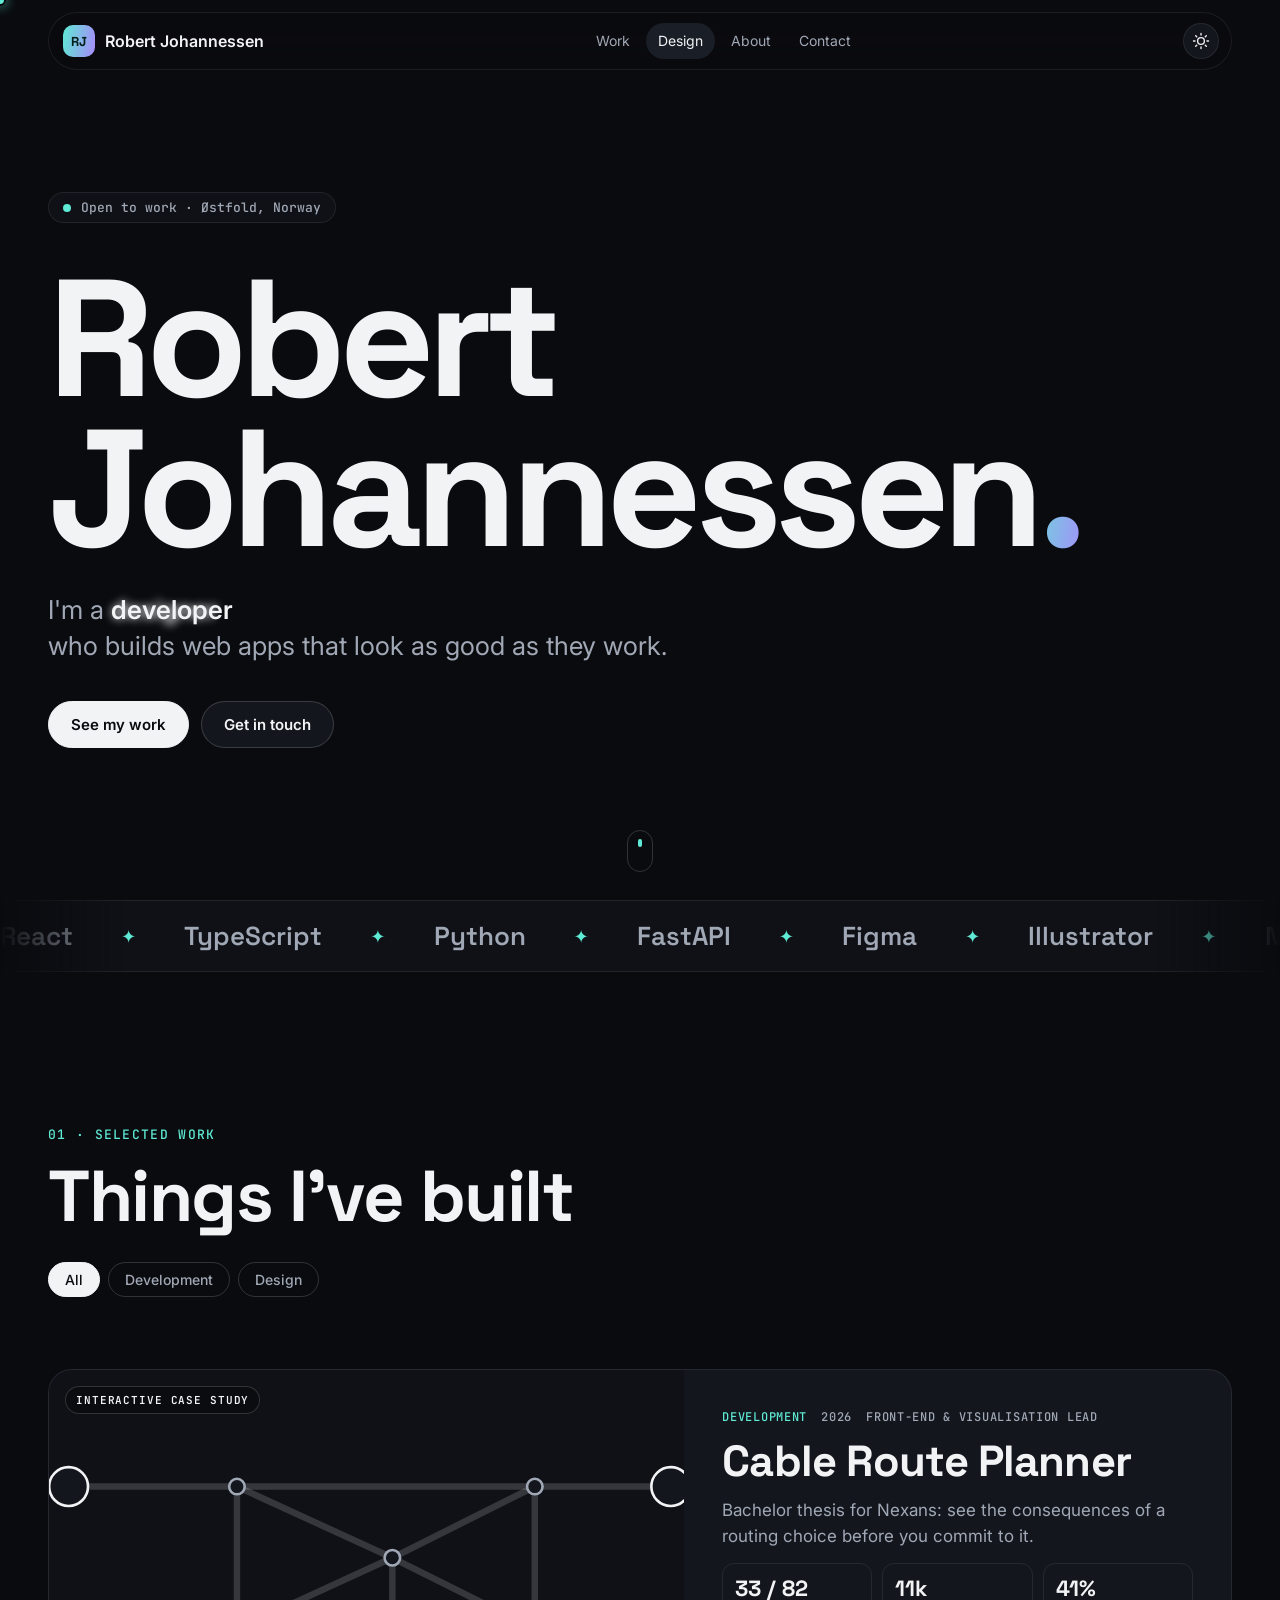
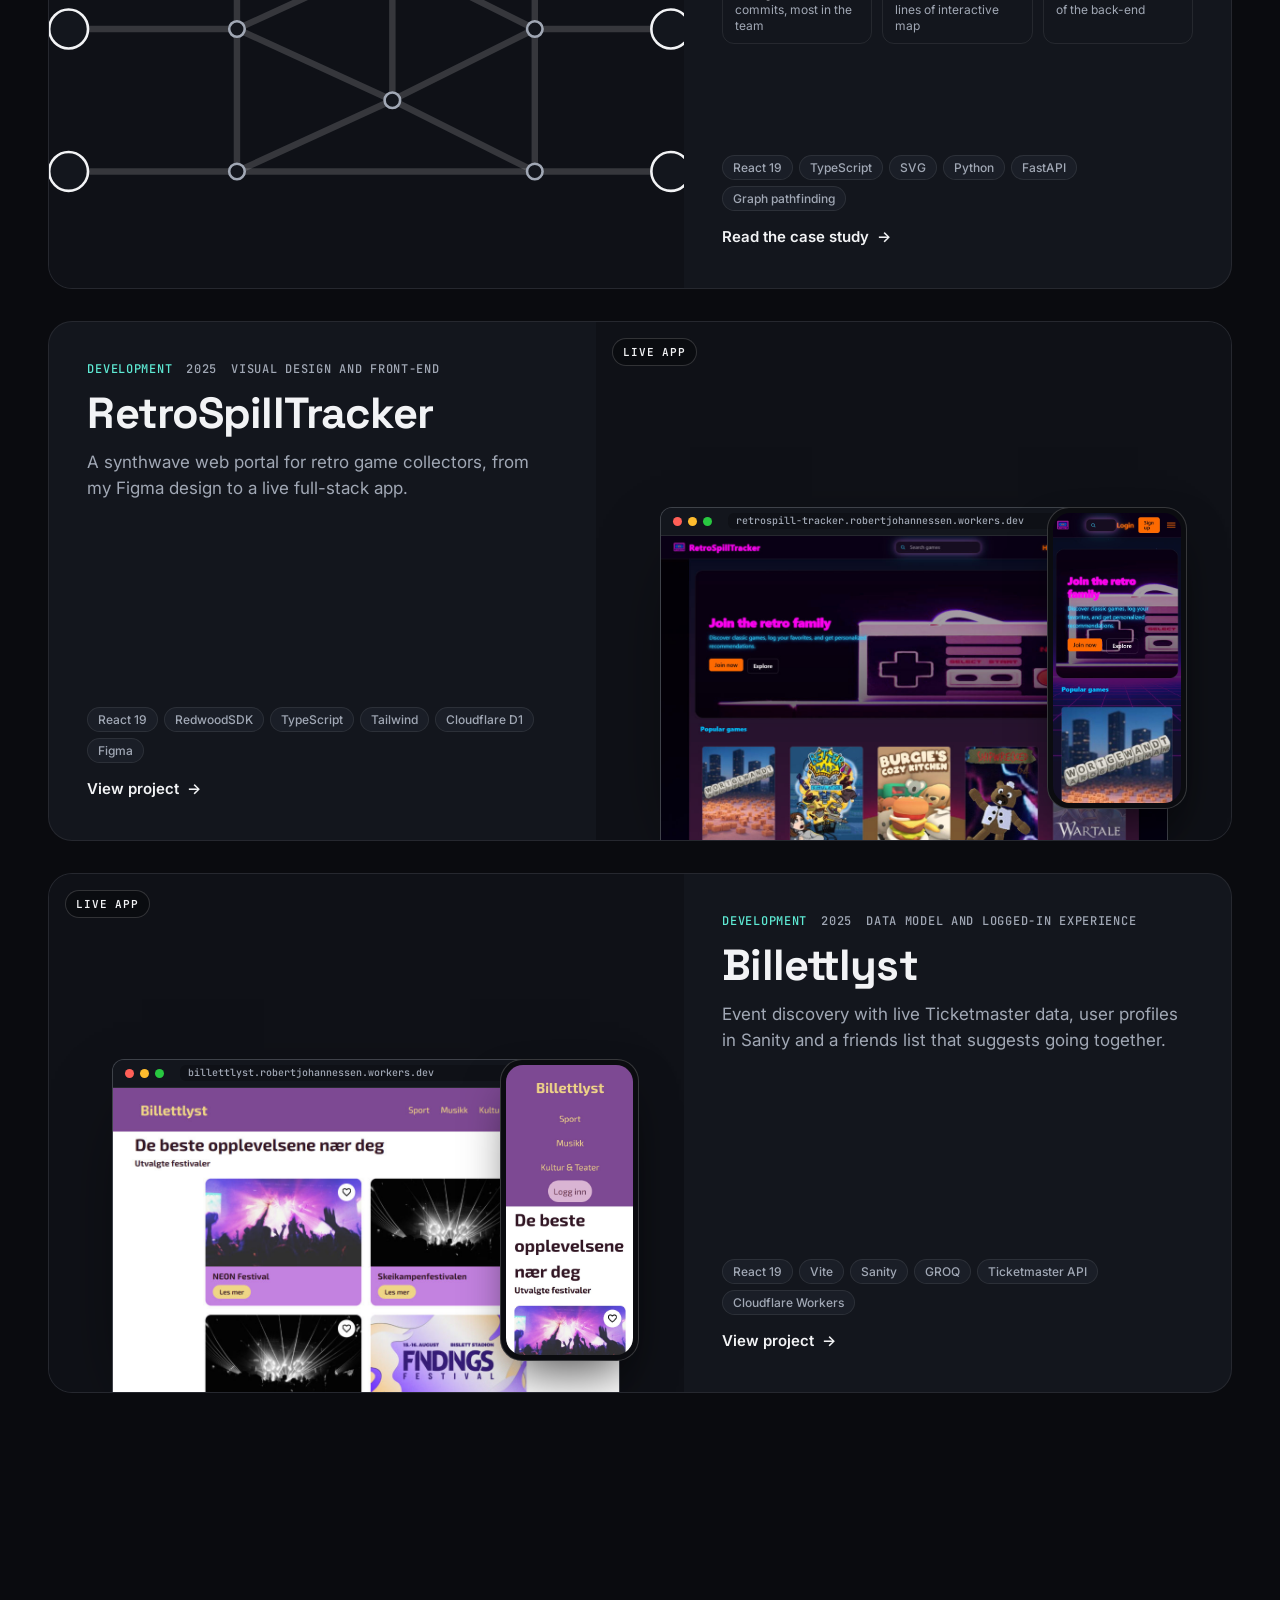
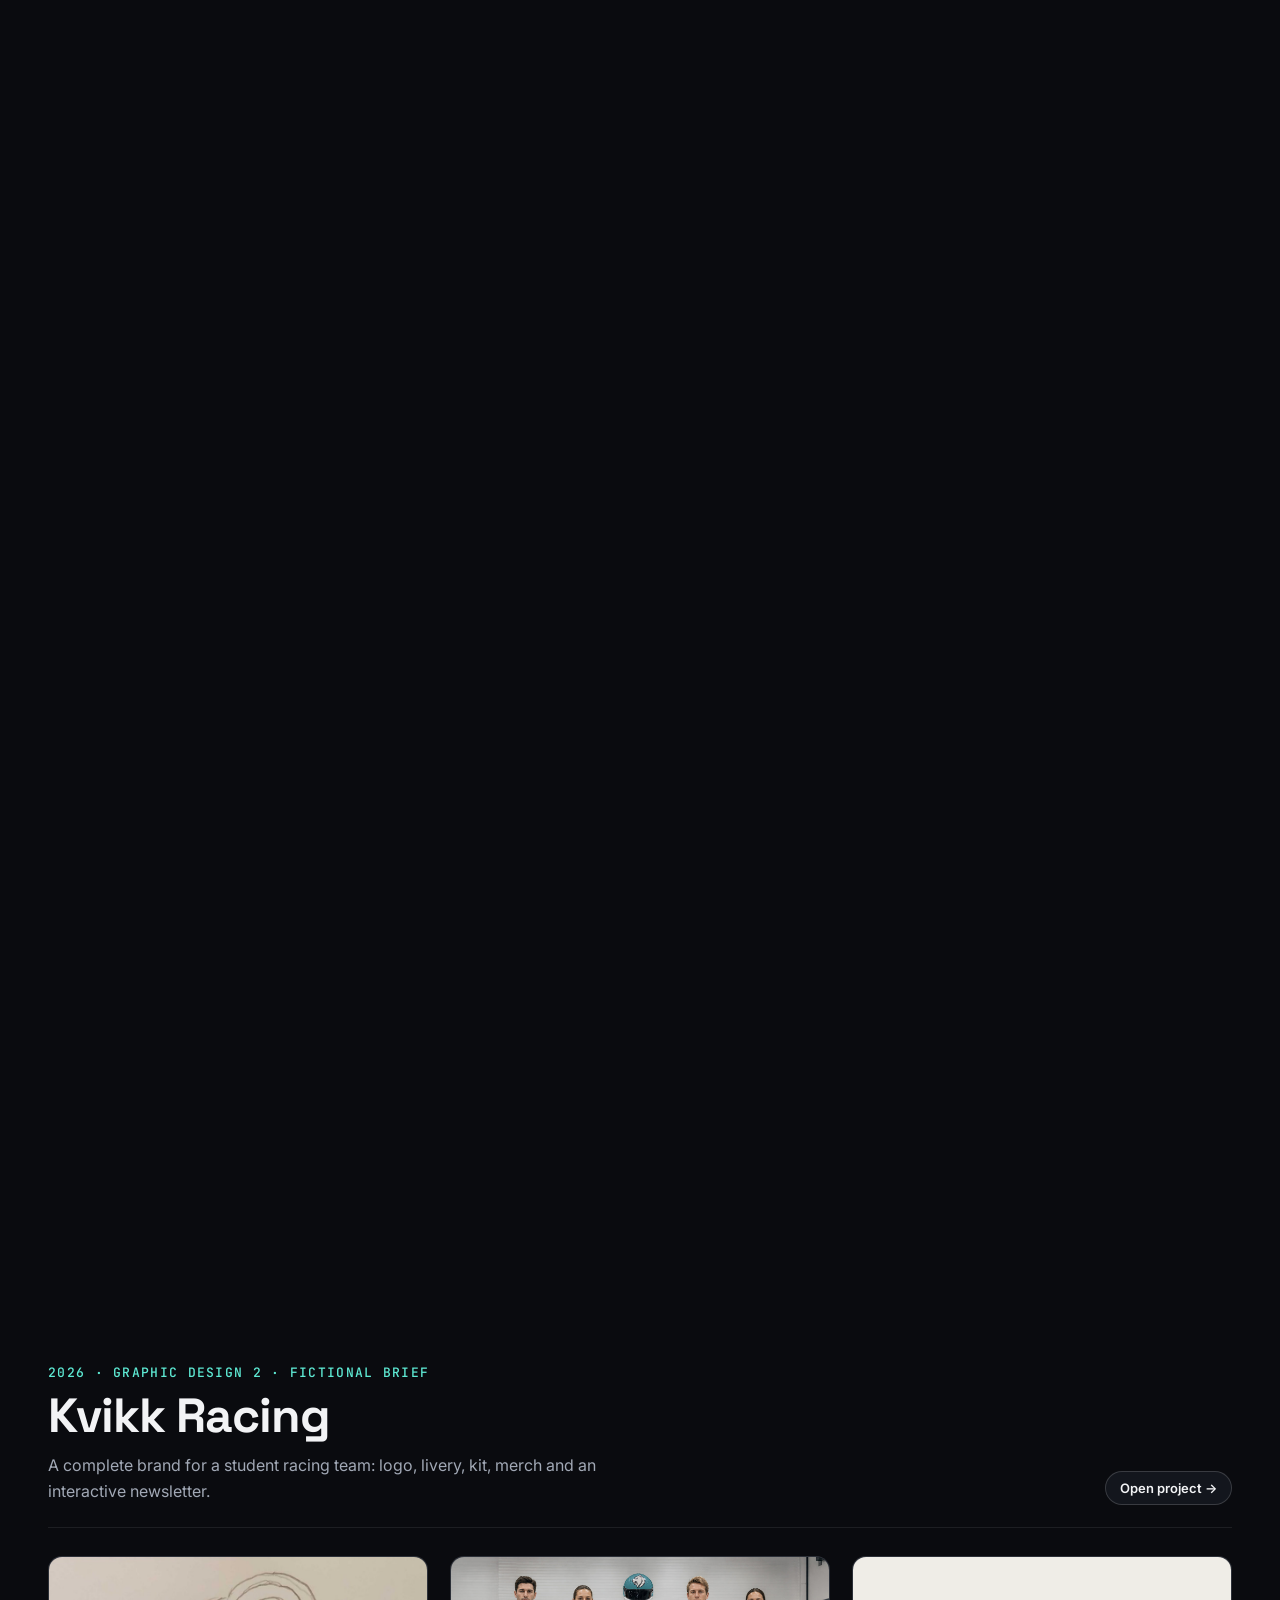
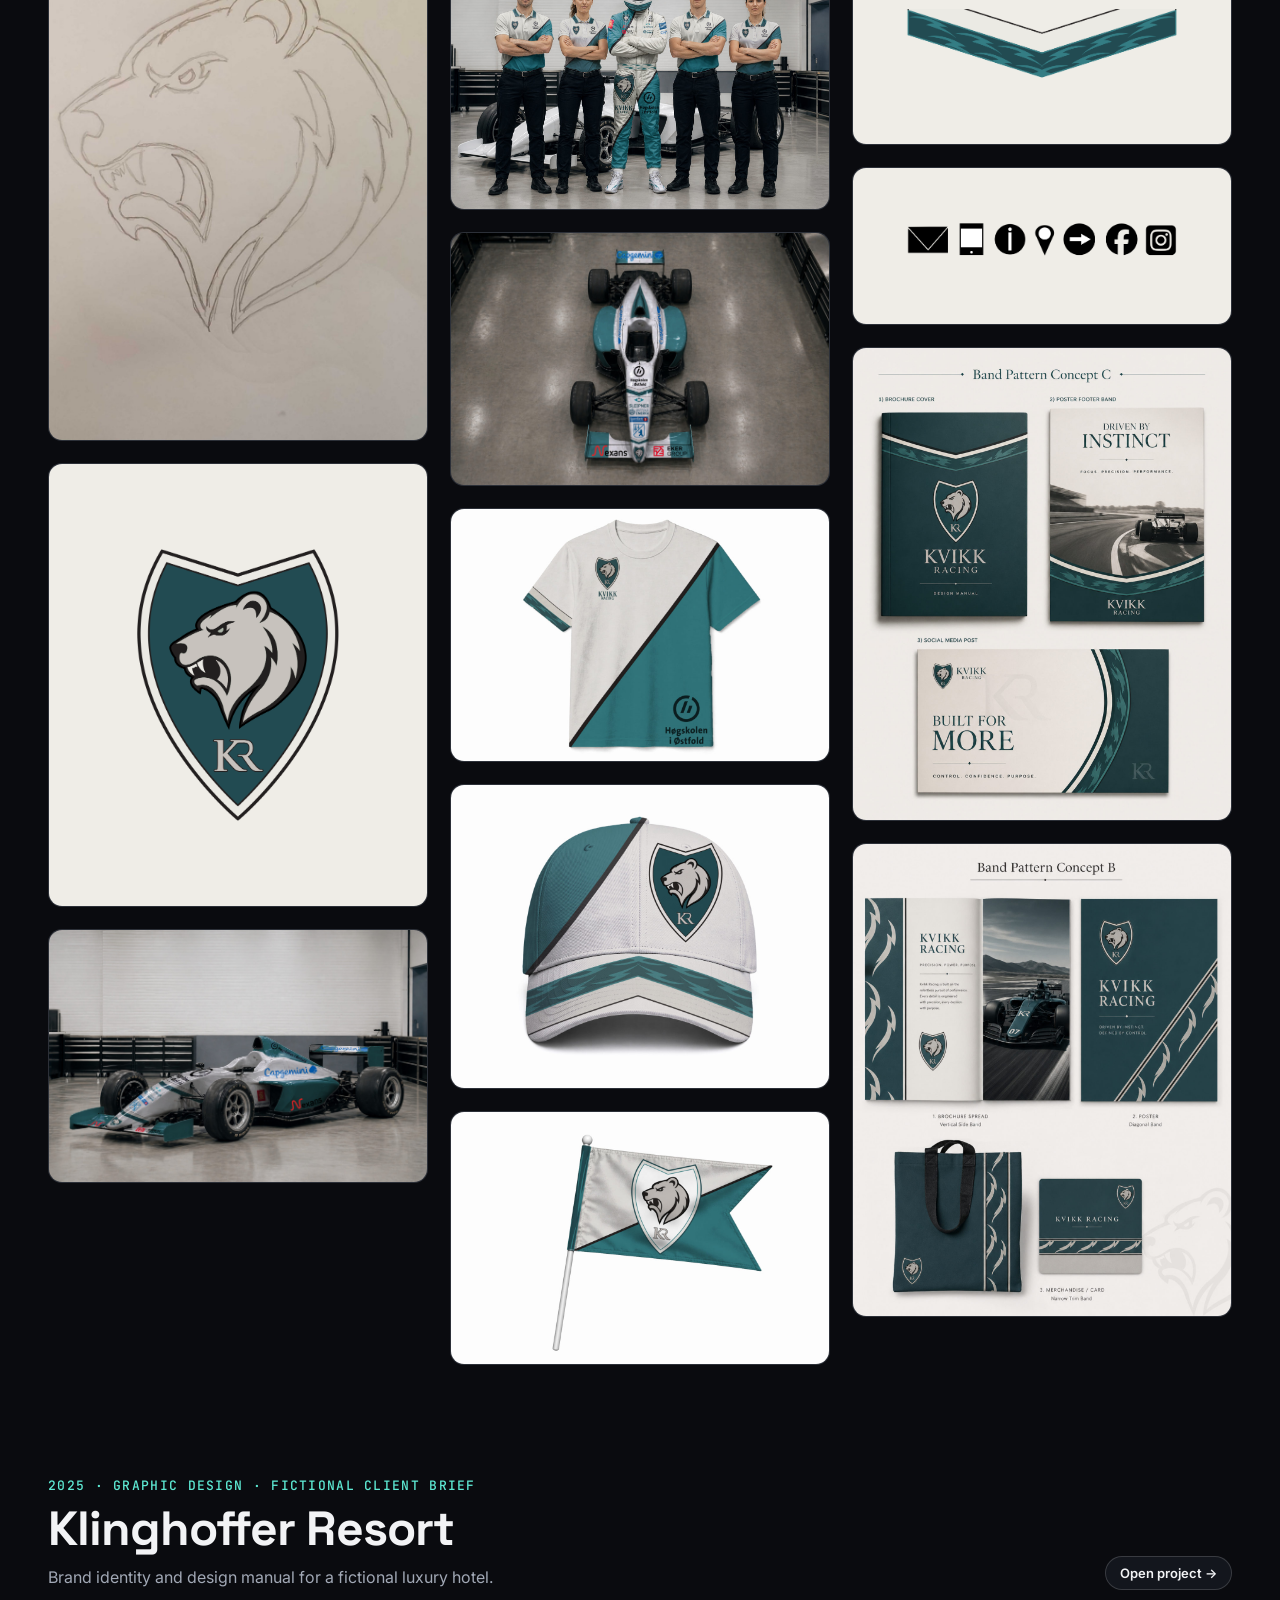
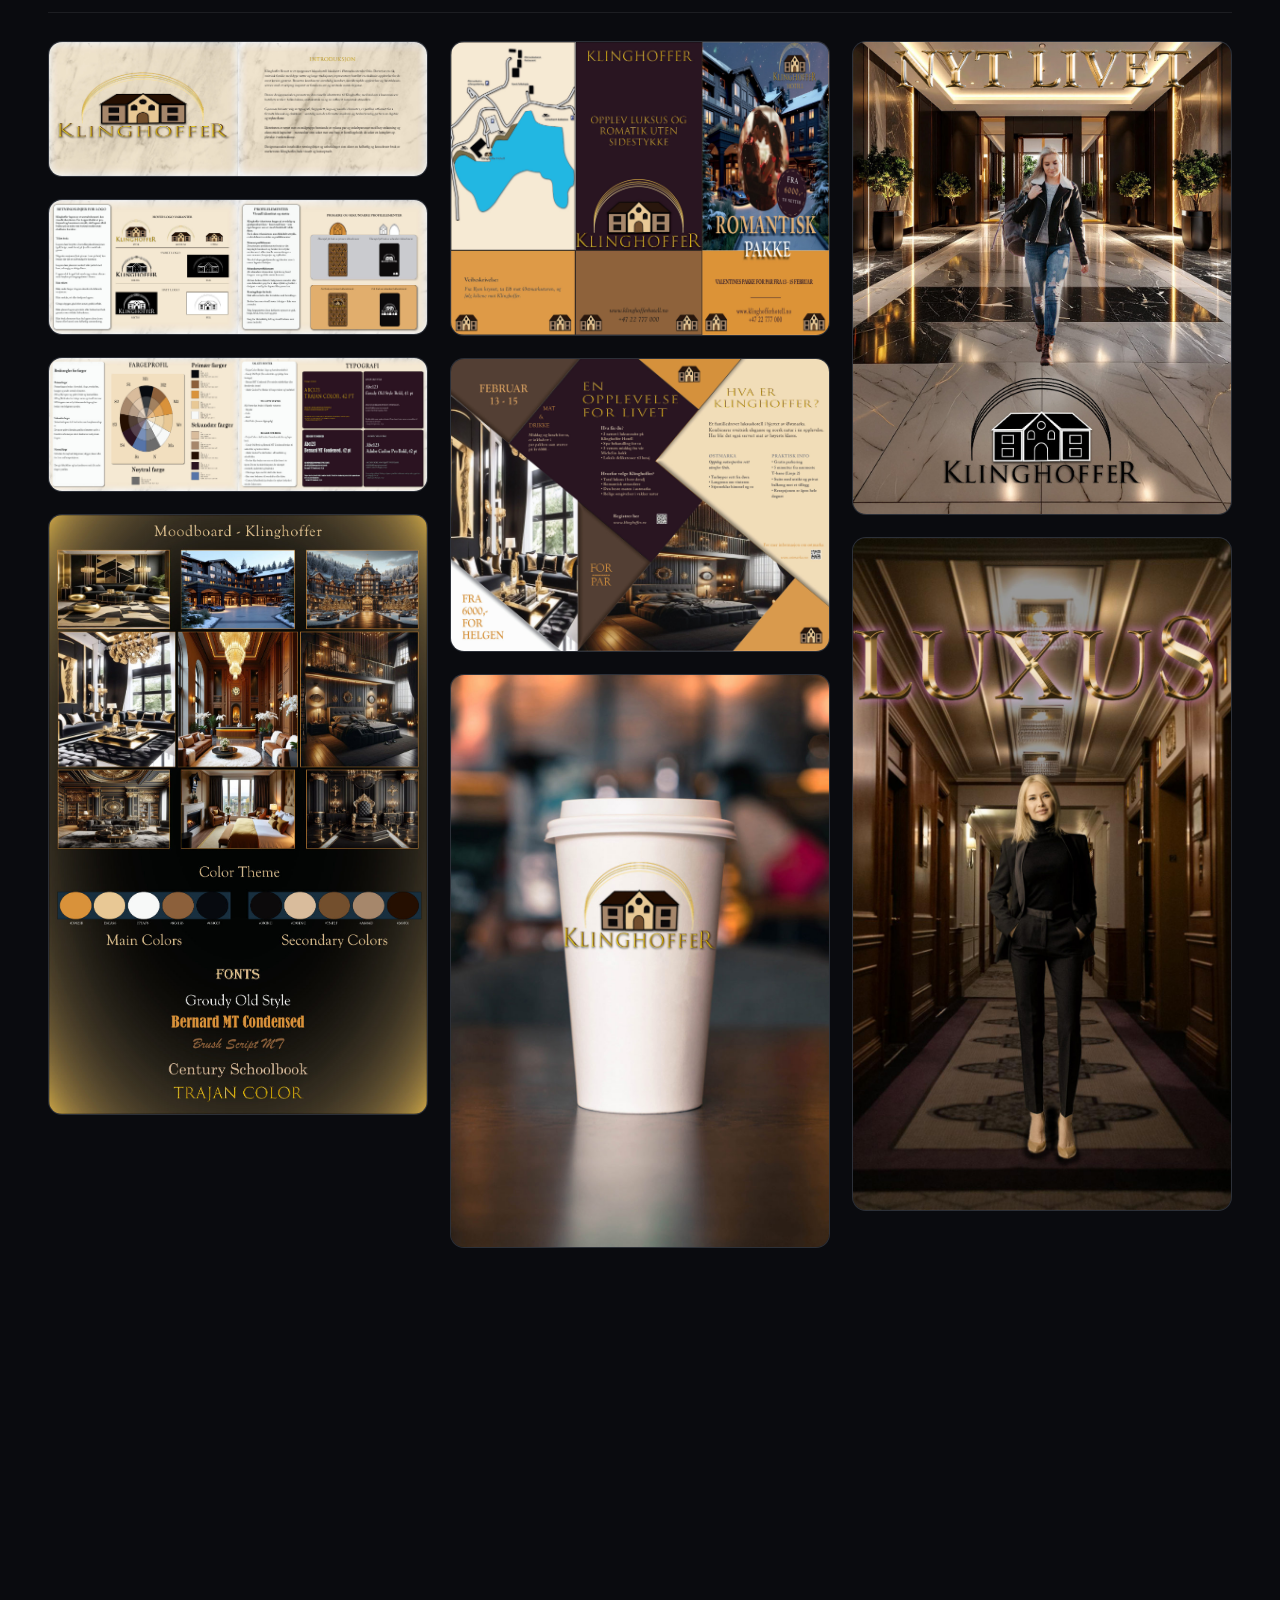
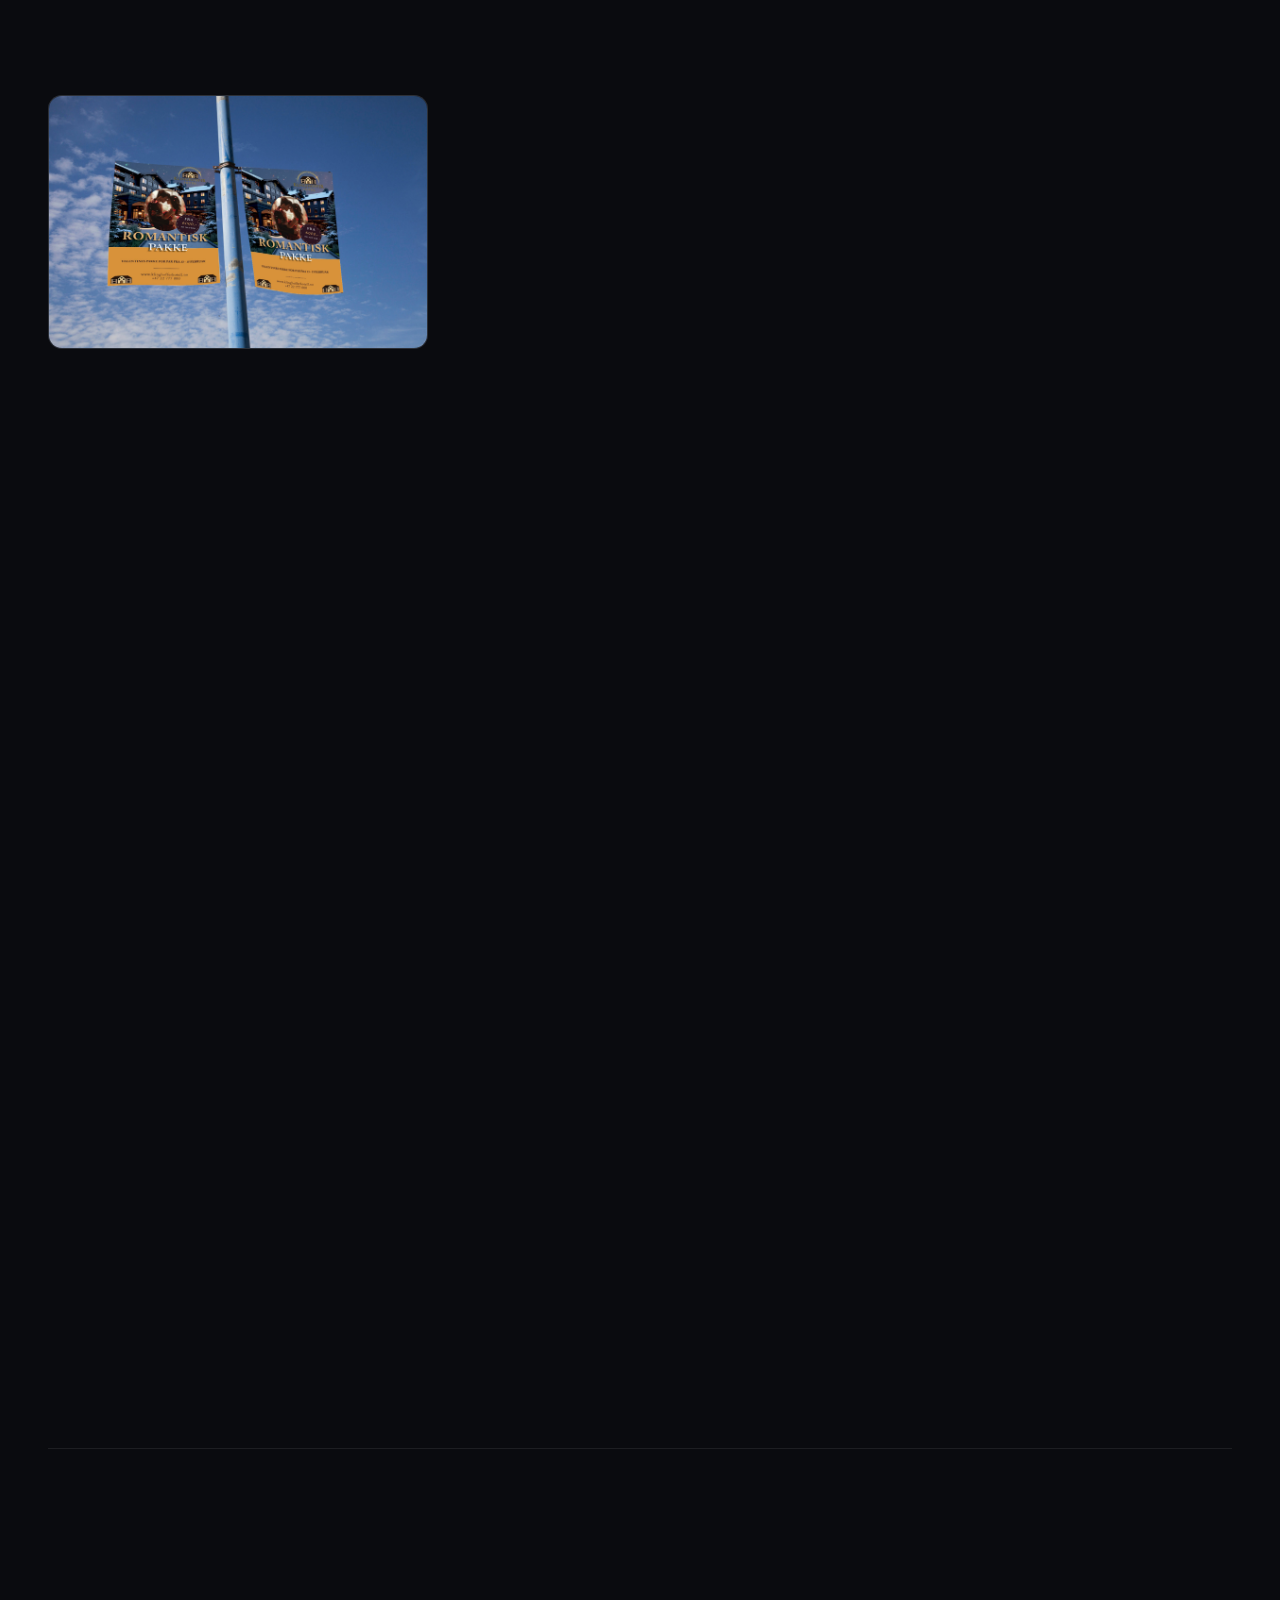
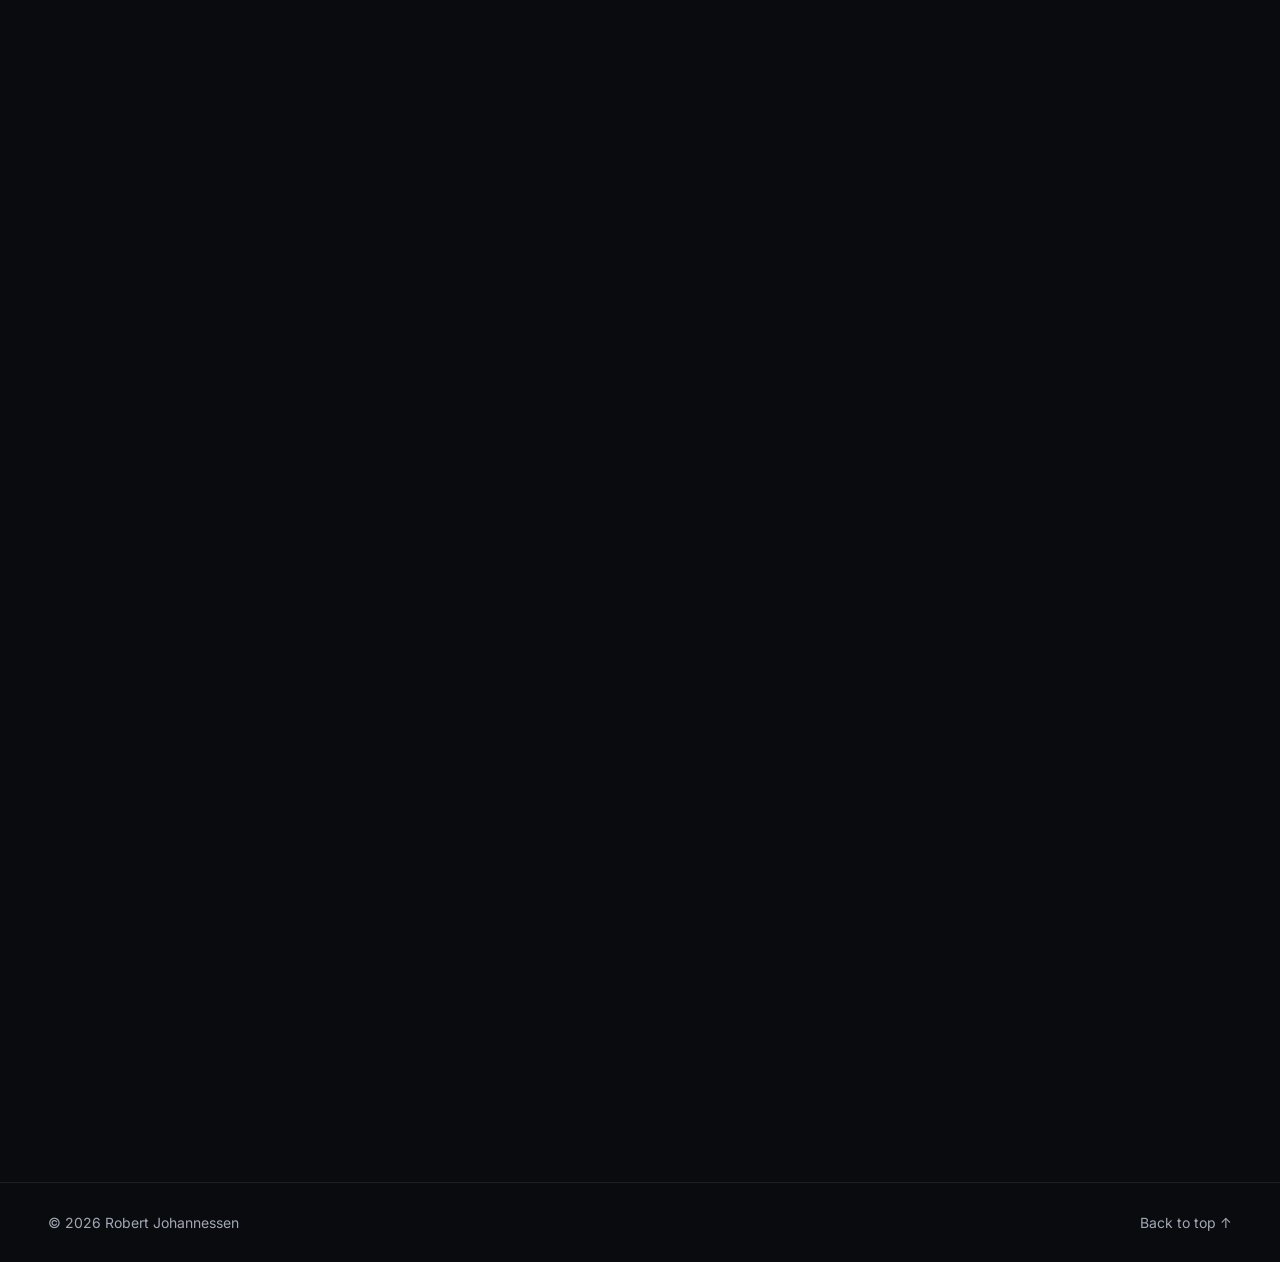
==== index.html @ bb3d5e7b "Keep the cursor dot on the pointer when hovering buttons" ====
<!doctype html>
<html lang="en">
<head>
<meta charset="utf-8">
<meta name="viewport" content="width=device-width, initial-scale=1">
<title>Robert Johannessen · Developer & Designer</title>
<meta name="description" content="Portfolio of Robert Johannessen: full-stack web development, interactive visualisation and graphic design.">
<meta property="og:title" content="Robert Johannessen · Developer & Designer">
<meta property="og:description" content="Full-stack web development, interactive visualisation and graphic design.">
<meta property="og:image" content="assets/og.jpg">
<meta name="theme-color" content="#0a0b0f">
<link rel="icon" href="assets/favicon.svg" type="image/svg+xml">
<link rel="preconnect" href="https://fonts.googleapis.com">
<link rel="preconnect" href="https://fonts.gstatic.com" crossorigin>
<link href="https://fonts.googleapis.com/css2?family=Inter:wght@400;500;600&family=JetBrains+Mono:wght@500&family=Space+Grotesk:wght@500;600;700&display=swap" rel="stylesheet">
<link rel="stylesheet" href="css/style.css?v=6">
<script>
  // Apply the saved theme before first paint to avoid a flash
  try { const t = localStorage.getItem('theme'); if (t) document.documentElement.dataset.theme = t; } catch (e) {}
</script>
</head>
<body>
<a class="skip" href="#work">Skip to work</a>
<div class="cursor" aria-hidden="true"><div class="cursor-dot"></div><div class="cursor-ring"><span class="cursor-label"></span></div></div>

<header class="nav">
  <a class="brand" href="#top" aria-label="Robert Johannessen, back to top"><span class="brand-mark">RJ</span><span class="brand-name">Robert Johannessen</span></a>
  <nav aria-label="Main">
    <a href="#work">Work</a>
    <a href="#design">Design</a>
    <a href="#about">About</a>
    <a href="#contact">Contact</a>
  </nav>
  <button class="theme-toggle" type="button" aria-label="Switch light or dark theme">
    <svg viewBox="0 0 24 24" class="i-sun" aria-hidden="true"><circle cx="12" cy="12" r="4.5"/><path d="M12 2v2M12 20v2M2 12h2M20 12h2M4.9 4.9l1.4 1.4M17.7 17.7l1.4 1.4M4.9 19.1l1.4-1.4M17.7 6.3l1.4-1.4"/></svg>
    <svg viewBox="0 0 24 24" class="i-moon" aria-hidden="true"><path d="M20 14.5A8 8 0 0 1 9.5 4a8 8 0 1 0 10.5 10.5z"/></svg>
  </button>
</header>

<main>
  <section class="hero" id="top" aria-labelledby="hero-title">
    <canvas class="hero-canvas" aria-hidden="true"></canvas>
    <div class="hero-inner">
      <p class="eyebrow reveal"><span class="pulse"></span>Open to work · Østfold, Norway</p>
      <h1 id="hero-title" class="hero-title">
        <span class="line reveal">Robert</span>
        <span class="line reveal">Johannessen<span class="accent">.</span></span>
      </h1>
      <p class="hero-sub reveal">I'm a <span class="rotator" aria-live="off"><span>developer</span><span>designer</span><span>problem solver</span></span><br>who builds web apps that look as good as they work.</p>
      <div class="hero-cta reveal">
        <a class="btn primary magnetic" href="#work">See my work</a>
        <a class="btn magnetic" href="#contact">Get in touch</a>
      </div>
    </div>
    <a class="scroll-hint" href="#work" aria-label="Scroll to work"><span></span></a>
  </section>

  <div class="marquee" aria-label="Tools I work with">
    <div class="marquee-track"></div>
  </div>

  <section class="section" id="work" aria-labelledby="work-title">
    <div class="section-head">
      <p class="kicker reveal">01 · Selected work</p>
      <h2 id="work-title" class="reveal">Things I've built</h2>
      <div class="filters reveal" role="group" aria-label="Filter projects">
        <button type="button" class="chip active" data-filter="all">All</button>
        <button type="button" class="chip" data-filter="dev">Development</button>
        <button type="button" class="chip" data-filter="design">Design</button>
      </div>
    </div>
    <div class="projects" id="projects"></div>
  </section>

  <section class="section" id="design" aria-labelledby="design-title">
    <div class="section-head">
      <p class="kicker reveal">02 · Graphic design</p>
      <h2 id="design-title" class="reveal">From sketch to brand</h2>
      <p class="lead reveal">Drag the handle to see how the Kvikk Racing logo grew from pencil sketches. Click any image to view it larger.</p>
    </div>
    <div class="design-grid">
      <div class="compare reveal" id="compare" data-cursor="Drag"></div>
      <div class="phone-scroll reveal" aria-label="Kvikk Racing newsletter, scroll inside">
        <div class="phone-frame"><div class="phone-screen" tabindex="0"><img src="assets/design/kvikk-newsletter.jpg" alt="Kvikk Racing newsletter, full length" loading="lazy"></div></div>
        <p class="caption">The interactive newsletter. Scroll inside the phone.</p>
      </div>
    </div>
    <div id="design-groups"></div>
  </section>

  <section class="section about" id="about" aria-labelledby="about-title">
    <div class="section-head">
      <p class="kicker reveal">03 · About</p>
      <h2 id="about-title" class="reveal">Design eye, system brain</h2>
    </div>
    <div class="about-grid">
      <div class="about-text reveal">
        <p class="lead">I just finished a bachelor in Information Systems at Østfold University College, where I found my place between code and design: I like to sketch an idea in Figma or Illustrator and then build it for real.</p>
        <p>Before my studies I spent many years in logistics and customer service, and I started out in IT support at IBM. That taught me to work with all kinds of people, take responsibility and keep things running, which I bring to every team I join.</p>
        <p>In my bachelor thesis I led the front-end for a planning tool for Nexans, and in group projects I often end up holding the threads together: meeting minutes, direction and getting things shipped.</p>
      </div>
      <div class="skills reveal" id="skills"></div>
    </div>
    <ol class="timeline" id="timeline"></ol>
  </section>

  <section class="section contact" id="contact" aria-labelledby="contact-title">
    <p class="kicker reveal">04 · Contact</p>
    <h2 id="contact-title" class="contact-title reveal">Let's build something <span class="grad">together.</span></h2>
    <div class="contact-actions reveal">
      <button type="button" class="btn primary big magnetic" id="copy-email"><span class="email-text"></span><span class="copied" aria-live="polite"></span></button>
      <div class="socials">
        <a class="btn magnetic" id="linkedin" target="_blank" rel="noopener">LinkedIn</a>
        <a class="btn magnetic" id="github" target="_blank" rel="noopener">GitHub</a>
      </div>
    </div>
  </section>
</main>

<footer class="footer">
  <p>© <span id="year"></span> Robert Johannessen</p>
  <a href="#top">Back to top ↑</a>
</footer>

<div class="overlay" id="overlay" role="dialog" aria-modal="true" aria-labelledby="ov-title" hidden>
  <div class="overlay-scroll">
    <button type="button" class="overlay-close" aria-label="Close project">×</button>
    <article class="overlay-content" id="overlay-content"></article>
  </div>
</div>

<div class="lightbox" id="lightbox" role="dialog" aria-modal="true" aria-label="Image viewer" hidden>
  <button type="button" class="lb-btn lb-close" aria-label="Close">×</button>
  <button type="button" class="lb-btn lb-prev" aria-label="Previous image">‹</button>
  <figure><img alt=""><figcaption></figcaption></figure>
  <button type="button" class="lb-btn lb-next" aria-label="Next image">›</button>
</div>

<script src="js/data.js?v=6"></script>
<script src="js/main.js?v=6"></script>
</body>
</html>
---- css/style.css ----
/* ---------- Tokens ---------- */
:root {
  --bg: #0a0b0f;
  --bg-2: #0f1117;
  --surface: #13161d;
  --surface-2: #1a1e27;
  --line: rgba(255, 255, 255, .08);
  --line-strong: rgba(255, 255, 255, .16);
  --text: #f2f3f5;
  --muted: #a1a8b5;
  --accent: #5eead4;
  --accent-2: #a78bfa;
  --accent-ink: #04201b;
  --grad: linear-gradient(100deg, var(--accent), var(--accent-2));
  --shadow: 0 30px 80px -30px rgba(0, 0, 0, .7);
  --radius: 18px;
  --display: "Space Grotesk", system-ui, sans-serif;
  --body: Inter, system-ui, sans-serif;
  --mono: "JetBrains Mono", ui-monospace, monospace;
  --pad: clamp(16px, 4vw, 48px);
  --ease: cubic-bezier(.2, .8, .2, 1);
  color-scheme: dark;
}
:root[data-theme="light"] {
  --bg: #f6f6f3;
  --bg-2: #efefeb;
  --surface: #ffffff;
  --surface-2: #f1f1ee;
  --line: rgba(15, 18, 25, .09);
  --line-strong: rgba(15, 18, 25, .18);
  --text: #12151b;
  --muted: #5a6170;
  --accent: #0d9488;
  --accent-2: #7c3aed;
  --accent-ink: #ffffff;
  --shadow: 0 30px 70px -35px rgba(20, 25, 40, .35);
  color-scheme: light;
}

/* ---------- Base ---------- */
*, *::before, *::after { box-sizing: border-box; }
/* Components below set their own display; make sure [hidden] always wins so closed dialogs never block clicks */
[hidden] { display: none !important; }
html { scroll-behavior: smooth; -webkit-text-size-adjust: 100%; }
body { margin: 0; background: var(--bg); color: var(--text); font: 16px/1.65 var(--body); overflow-x: hidden; }
img { max-width: 100%; display: block; }
a { color: inherit; }
h1, h2, h3 { font-family: var(--display); letter-spacing: -.02em; line-height: 1.05; margin: 0; }
h2 { font-size: clamp(36px, 6vw, 72px); }
p { margin: 0 0 1em; }
::selection { background: var(--accent); color: var(--accent-ink); }
:focus-visible { outline: 2px solid var(--accent); outline-offset: 3px; border-radius: 6px; }
.skip { position: absolute; left: -999px; top: 8px; z-index: 100; background: var(--accent); color: var(--accent-ink); padding: 8px 14px; border-radius: 8px; }
.skip:focus { left: 8px; }
.grad, .accent { background: var(--grad); -webkit-background-clip: text; background-clip: text; color: transparent; }

/* ---------- Custom cursor (fine pointers only) ---------- */
.cursor { display: none; }
@media (hover: hover) and (pointer: fine) {
  html.has-cursor, html.has-cursor a, html.has-cursor button, html.has-cursor [data-cursor] { cursor: none; }
  .cursor { display: block; position: fixed; inset: 0; pointer-events: none; z-index: 1000; }
  .cursor-dot, .cursor-ring { position: fixed; left: 0; top: 0; border-radius: 999px; will-change: transform; }
  .cursor-trail { position: fixed; inset: 0; width: 100vw; height: 100vh; }
  .cursor-dot { width: 6px; height: 6px; margin: -3px 0 0 -3px; background: var(--accent); }
  .cursor-ring {
    width: 38px; height: 38px; margin: -19px 0 0 -19px;
    border: 1.5px solid color-mix(in srgb, var(--accent) 70%, transparent);
    display: grid; place-items: center;
    transition: width .25s var(--ease), height .25s var(--ease), margin .25s var(--ease), background .25s, border-color .25s;
  }
  /* No outer ring: the ring is only shown as the small label bubble ("Read", "Open"...) */
  .cursor-ring { border-color: transparent; opacity: 0; transition: width .25s var(--ease), height .25s var(--ease), margin .25s var(--ease), background .25s, opacity .25s; }
  /* The 2px outline in the page colour keeps the dot visible on teal/white buttons, which share its colour on hover */
  .cursor-dot { width: 8px; height: 8px; margin: -4px 0 0 -4px; transition: width .2s var(--ease), height .2s var(--ease), margin .2s var(--ease); box-shadow: 0 0 0 2px var(--bg), 0 0 12px 3px color-mix(in srgb, var(--accent) 55%, transparent); }
  /* Grow with width/height, not the `scale` property: scale would also multiply the JS translate and push the dot away from the pointer */
  .cursor.hover .cursor-dot { width: 13px; height: 13px; margin: -6.5px 0 0 -6.5px; }
  .cursor.label .cursor-ring { opacity: 1; width: 50px; height: 50px; margin: -25px 0 0 -25px; background: var(--accent); border-color: var(--accent); }
  .cursor.label .cursor-dot { opacity: 0; }
  .cursor-label { font: 600 10px var(--display); color: var(--accent-ink); opacity: 0; transition: opacity .2s; letter-spacing: .02em; }
  .cursor.label .cursor-label { opacity: 1; }
  .cursor.hidden { opacity: 0; }
  .cursor.down.label .cursor-ring { width: 44px; height: 44px; margin: -22px 0 0 -22px; }
}

/* ---------- Nav ---------- */
.nav {
  position: fixed; inset: 12px var(--pad) auto; z-index: 50;
  display: flex; align-items: center; gap: 16px; justify-content: space-between;
  padding: 10px 12px 10px 14px; border-radius: 999px;
  background: color-mix(in srgb, var(--bg) 70%, transparent); border: 1px solid var(--line);
  backdrop-filter: blur(14px) saturate(140%); -webkit-backdrop-filter: blur(14px) saturate(140%);
  transition: transform .4s var(--ease);
}
.nav.hide { transform: translateY(-140%); }
.brand { display: flex; align-items: center; gap: 10px; text-decoration: none; font-weight: 600; }
.brand-mark { width: 32px; height: 32px; border-radius: 10px; display: grid; place-items: center; font: 700 13px var(--display); color: var(--accent-ink); background: var(--grad); }
.nav nav { display: flex; gap: 4px; }
.nav nav a { text-decoration: none; font-size: 14px; color: var(--muted); padding: 6px 12px; border-radius: 999px; transition: color .2s, background .2s; }
.nav nav a:hover, .nav nav a.active { color: var(--text); background: var(--surface-2); }
.theme-toggle { width: 36px; height: 36px; border-radius: 999px; border: 1px solid var(--line); background: var(--surface); color: var(--text); display: grid; place-items: center; padding: 0; }
.theme-toggle svg { width: 18px; height: 18px; fill: none; stroke: currentColor; stroke-width: 1.8; stroke-linecap: round; grid-area: 1/1; transition: opacity .3s, transform .4s var(--ease); }
.i-moon { opacity: 0; transform: rotate(-60deg) scale(.6); }
:root[data-theme="light"] .i-sun { opacity: 0; transform: rotate(60deg) scale(.6); }
:root[data-theme="light"] .i-moon { opacity: 1; transform: none; }

/* ---------- Buttons ---------- */
.btn {
  display: inline-flex; align-items: center; justify-content: center; gap: 8px;
  font: 600 15px var(--body); text-decoration: none; color: var(--text);
  padding: 13px 22px; border-radius: 999px; border: 1px solid var(--line-strong); background: var(--surface);
  transition: background .2s, border-color .2s, transform .3s var(--ease); white-space: nowrap;
}
.btn:hover { border-color: var(--accent); }
.btn.primary { background: var(--text); color: var(--bg); border-color: var(--text); }
.btn.primary:hover { background: var(--accent); border-color: var(--accent); color: var(--accent-ink); }
.btn.big { font-size: clamp(15px, 2.2vw, 20px); padding: 18px 28px; }
.btn.small { font-size: 13px; padding: 8px 14px; }

/* Hover glow: a pre-built shadow on a pseudo-element; only its opacity animates, which stays on the GPU */
.btn, .chip, .theme-toggle { position: relative; isolation: isolate; }
.btn::after, .chip::after, .theme-toggle::after {
  content: ""; position: absolute; inset: 0; border-radius: inherit; z-index: -1; pointer-events: none; opacity: 0; transition: opacity .35s var(--ease);
  box-shadow: 0 0 18px 1px color-mix(in srgb, var(--accent) 55%, transparent), 0 0 46px 8px color-mix(in srgb, var(--accent-2) 28%, transparent);
}
.btn:hover::after, .btn:focus-visible::after, .chip:hover::after, .theme-toggle:hover::after { opacity: 1; }
.btn svg { width: 16px; height: 16px; fill: none; stroke: currentColor; stroke-width: 2; }

/* ---------- Hero ---------- */
.hero { position: relative; min-height: 100svh; display: grid; align-items: center; padding: 120px var(--pad) 80px; overflow: hidden; isolation: isolate; }
.hero-canvas { position: absolute; inset: 0; width: 100%; height: 100%; z-index: -1; }
.hero::after { content: ""; position: absolute; inset: auto 0 0; height: 30%; background: linear-gradient(transparent, var(--bg)); z-index: -1; pointer-events: none; }
.hero-inner { max-width: 1200px; width: 100%; margin: 0 auto; }
.eyebrow { display: inline-flex; align-items: center; gap: 10px; font: 500 13px var(--mono); color: var(--muted); padding: 6px 14px; border-radius: 999px; border: 1px solid var(--line); background: color-mix(in srgb, var(--surface) 60%, transparent); backdrop-filter: blur(6px); }
.pulse { width: 8px; height: 8px; border-radius: 50%; background: var(--accent); box-shadow: 0 0 0 0 var(--accent); animation: pulse 2s infinite; }
@keyframes pulse { 70% { box-shadow: 0 0 0 10px transparent; } 100% { box-shadow: 0 0 0 0 transparent; } }
.hero-title { font-size: clamp(56px, 13vw, 190px); line-height: .9; margin: 28px 0 28px; font-weight: 700; letter-spacing: -.045em; }
.hero-title .line { display: block; }
.hero-sub { font-size: clamp(18px, 2.4vw, 26px); color: var(--muted); max-width: 680px; line-height: 1.4; }
/* Words share one grid cell on the text baseline and cross-fade, so nothing is clipped or floats */
.rotator { display: inline-grid; color: var(--text); font-weight: 600; }
.rotator span { grid-area: 1/1; white-space: nowrap; opacity: 0; transform: translateY(.45em); filter: blur(4px); transition: opacity .45s var(--ease), transform .6s var(--ease), filter .45s var(--ease); }
.rotator span.on { opacity: 1; transform: none; filter: none; }
.rotator span.out { opacity: 0; transform: translateY(-.45em); filter: blur(4px); }
.hero-cta { display: flex; flex-wrap: wrap; gap: 12px; margin-top: 36px; }
.scroll-hint { position: absolute; bottom: 28px; left: 50%; translate: -50% 0; width: 26px; height: 42px; border: 1.5px solid var(--line-strong); border-radius: 999px; }
.scroll-hint span { position: absolute; left: 50%; top: 8px; width: 4px; height: 8px; margin-left: -2px; border-radius: 4px; background: var(--accent); animation: scrollhint 1.8s infinite; }
@keyframes scrollhint { 0% { opacity: 0; transform: translateY(0); } 30% { opacity: 1; } 100% { opacity: 0; transform: translateY(14px); } }

/* ---------- Marquee ---------- */
.marquee { border-block: 1px solid var(--line); overflow: hidden; padding: 18px 0; background: var(--bg-2); mask-image: linear-gradient(90deg, transparent, #000 10%, #000 90%, transparent); }
.marquee-track { display: flex; gap: 48px; width: max-content; animation: marquee 40s linear infinite; font: 600 clamp(18px, 2.4vw, 26px) var(--display); color: var(--muted); }
.marquee-track span { display: inline-flex; align-items: center; gap: 48px; white-space: nowrap; }
.marquee-track span::after { content: "✦"; color: var(--accent); font-size: .7em; }
.marquee:hover .marquee-track { animation-play-state: paused; }
@keyframes marquee { to { transform: translateX(-50%); } }

/* ---------- Sections ---------- */
.section { padding: clamp(80px, 12vw, 160px) var(--pad); max-width: 1320px; margin: 0 auto; scroll-margin-top: 40px; }
.section-head { margin-bottom: clamp(40px, 6vw, 72px); }
.kicker { font: 500 13px var(--mono); color: var(--accent); text-transform: uppercase; letter-spacing: .1em; margin-bottom: 16px; }
.lead { font-size: clamp(18px, 2vw, 22px); color: var(--muted); max-width: 720px; margin-top: 20px; line-height: 1.5; }
.filters { display: flex; flex-wrap: wrap; gap: 8px; margin-top: 28px; }
.chip { font: 500 14px var(--body); color: var(--muted); background: transparent; border: 1px solid var(--line-strong); border-radius: 999px; padding: 8px 16px; transition: all .2s; }
.chip:hover { color: var(--text); border-color: var(--text); }
.chip.active { background: var(--text); color: var(--bg); border-color: var(--text); }

/* ---------- Project cards ---------- */
.projects { display: grid; grid-template-columns: repeat(2, 1fr); gap: clamp(20px, 3vw, 32px); }
.project {
  --mx: 50%; --my: 50%;
  position: relative; border-radius: calc(var(--radius) + 6px); background: var(--surface); border: 1px solid var(--line);
  overflow: hidden; display: flex; flex-direction: column; text-decoration: none; color: inherit;
  transition: transform .5s var(--ease), border-color .3s, opacity .4s, box-shadow .4s;
}
.project::before { content: ""; position: absolute; inset: 0; pointer-events: none; z-index: 2; border-radius: inherit; opacity: 0; transition: opacity .3s;
  background: radial-gradient(500px circle at var(--mx) var(--my), color-mix(in srgb, var(--accent) 14%, transparent), transparent 45%); }
.project:hover::before { opacity: 1; }
/* Glowing border that follows the mouse: a gradient masked down to a 1.5px ring */
.project::after { content: ""; position: absolute; inset: 0; z-index: 4; pointer-events: none; border-radius: inherit; padding: 1.5px; opacity: 0; transition: opacity .35s;
  background: radial-gradient(380px circle at var(--mx) var(--my), var(--accent), var(--accent-2) 35%, transparent 65%);
  -webkit-mask: linear-gradient(#000 0 0) content-box, linear-gradient(#000 0 0); -webkit-mask-composite: xor; mask-composite: exclude; }
.project:hover::after { opacity: 1; }
.project:hover { border-color: var(--line-strong); box-shadow: var(--shadow), 0 0 70px -20px color-mix(in srgb, var(--accent) 45%, transparent); }
.project.featured { grid-column: 1 / -1; flex-direction: row; min-height: 520px; }
.project.featured:nth-of-type(even) { flex-direction: row-reverse; }
.project.is-hidden { display: none; }
.project-media { position: relative; flex: 1.35; min-height: 300px; background: var(--bg-2); overflow: hidden; border-bottom: 1px solid var(--line); }
.project.featured .project-media { border-bottom: 0; }
.project-info { flex: 1; padding: clamp(22px, 3vw, 40px); display: flex; flex-direction: column; gap: 14px; position: relative; z-index: 3; }
.project-meta { display: flex; flex-wrap: wrap; gap: 8px 14px; font: 500 12px var(--mono); color: var(--muted); text-transform: uppercase; letter-spacing: .06em; }
.project-meta .cat { color: var(--accent); }
.project h3 { font-size: clamp(28px, 3.4vw, 44px); }
.project p.tag { color: var(--muted); font-size: 17px; line-height: 1.5; margin: 0; }
.tools { display: flex; flex-wrap: wrap; gap: 6px; margin-top: auto; padding-top: 8px; }
.tools span { font: 500 12px var(--body); padding: 4px 10px; border-radius: 999px; background: var(--surface-2); border: 1px solid var(--line); color: var(--muted); }
.stats { display: grid; grid-template-columns: repeat(3, 1fr); gap: 10px; }
.stats div { border: 1px solid var(--line); border-radius: 12px; padding: 10px 12px; }
.stats b { display: block; font: 700 22px var(--display); }
.stats span { font-size: 12px; color: var(--muted); line-height: 1.3; display: block; }
.card-actions { display: flex; flex-wrap: wrap; gap: 8px; }
.open-hint { display: inline-flex; align-items: center; gap: 8px; font-weight: 600; font-size: 15px; }
.open-hint i { display: inline-block; transition: transform .3s var(--ease); font-style: normal; }
.project:hover .open-hint i { transform: translateX(6px); }

/* Device mockups */
.devices { position: absolute; inset: 0; display: grid; place-items: center; padding: 8% 10% 0; }
.browser { position: relative; width: 100%; max-width: 640px; aspect-ratio: 16 / 10.5; border-radius: 12px 12px 0 0; background: var(--surface-2); border: 1px solid var(--line-strong); border-bottom: 0; overflow: hidden; align-self: end; box-shadow: var(--shadow); transition: transform .6s var(--ease); }
.browser-bar { height: 28px; display: flex; align-items: center; gap: 6px; padding: 0 12px; border-bottom: 1px solid var(--line); background: var(--surface); }
.browser-bar i { width: 9px; height: 9px; border-radius: 50%; background: var(--line-strong); }
.browser-bar i:nth-child(1) { background: #ff5f57; } .browser-bar i:nth-child(2) { background: #febc2e; } .browser-bar i:nth-child(3) { background: #28c840; }
.browser-bar em { flex: 1; margin-left: 10px; height: 16px; border-radius: 6px; background: var(--bg-2); font: 500 10px/16px var(--mono); color: var(--muted); font-style: normal; padding: 0 8px; overflow: hidden; white-space: nowrap; text-overflow: ellipsis; }
.screen { position: absolute; inset: 28px 0 0; overflow: hidden; }
.screen img { width: 100%; transition: transform 4s cubic-bezier(.45, .05, .55, .95); }
.project:hover .screen img, .project:focus-visible .screen img { transform: translateY(var(--scroll, 0)); }
.phone { position: absolute; right: 7%; bottom: 6%; width: 22%; max-width: 150px; aspect-ratio: 9 / 19.5; border-radius: 22px; padding: 5px; background: #0b0c10; border: 1px solid rgba(255, 255, 255, .18); box-shadow: 0 25px 50px -15px rgba(0, 0, 0, .7); transition: transform .6s var(--ease); }
.phone img { width: 100%; height: 100%; object-fit: cover; object-position: top; border-radius: 17px; }
.project:hover .phone { transform: translateY(-14px) rotate(-3deg); }
.project:hover .browser { transform: translateY(-6px); }
.cover-img { position: absolute; inset: 0; width: 100%; height: 100%; object-fit: cover; transition: transform 1.2s var(--ease); }
.project:hover .cover-img { transform: scale(1.05); }

/* Network visual (bachelor) */
.network { position: absolute; inset: 0; width: 100%; height: 100%; }
.network .trk { stroke: var(--line-strong); stroke-width: 5; stroke-linecap: round; }
.network .route { stroke: var(--accent); stroke-width: 6; stroke-linecap: round; fill: none; stroke-dasharray: 1; stroke-dashoffset: 1; animation: draw 3.2s var(--ease) infinite; }
.network .route.b { stroke: var(--accent-2); animation-delay: 1.6s; }
.network .nd { fill: var(--surface); stroke: var(--muted); stroke-width: 2; }
.network .nd.big { stroke: var(--text); }
.network text { font: 600 11px var(--mono); fill: var(--muted); }
@keyframes draw { 0% { stroke-dashoffset: 1; } 45%, 70% { stroke-dashoffset: 0; } 100% { stroke-dashoffset: -1; } }
.badge { position: absolute; left: 16px; top: 16px; z-index: 3; font: 600 11px var(--mono); text-transform: uppercase; letter-spacing: .08em; padding: 6px 10px; border-radius: 999px; background: color-mix(in srgb, var(--bg) 75%, transparent); border: 1px solid var(--line-strong); backdrop-filter: blur(6px); }

/* Audio visual (trolls) */
.audio-visual .cover-img { filter: saturate(.9); }
.wave { position: absolute; left: 0; right: 0; bottom: 0; height: 45%; display: flex; align-items: flex-end; gap: 4px; padding: 0 18px 18px; background: linear-gradient(transparent, rgba(0, 0, 0, .65)); }
.wave i { flex: 1; background: var(--accent); border-radius: 3px; height: 12%; opacity: .9; animation: bounce 1.2s ease-in-out infinite; animation-play-state: paused; }
.project:hover .wave i { animation-play-state: running; }
@keyframes bounce { 50% { height: var(--h, 60%); } }

/* ---------- Design section ---------- */
.design-grid { display: grid; grid-template-columns: 1fr 1fr; gap: clamp(20px, 3vw, 32px); align-items: center; margin-bottom: clamp(56px, 8vw, 96px); }
.compare { position: relative; width: 100%; max-width: 540px; justify-self: center; aspect-ratio: 4 / 5; border-radius: var(--radius); overflow: hidden; background: #efede7; border: 1px solid var(--line); user-select: none; touch-action: pan-y; }
.compare img { position: absolute; inset: 0; width: 100%; height: 100%; object-fit: contain; padding: 12%; pointer-events: none; }
.compare .before { position: absolute; inset: 0; background: #efede7; clip-path: inset(0 calc(100% - var(--pos, 50%)) 0 0); }
/* The sketch is placed over the bear in the logo (same centre, about the same size) so the slider compares like with like */
.compare .before img { inset: auto; left: 23.4%; top: 27.2%; width: 38.2%; height: auto; padding: 0; object-fit: initial; }
.compare .handle { position: absolute; top: 0; bottom: 0; left: var(--pos, 50%); width: 2px; margin-left: -1px; background: #12151b; }
.compare .handle::after { content: "⟷"; position: absolute; top: 50%; left: 50%; translate: -50% -50%; width: 46px; height: 46px; border-radius: 50%; display: grid; place-items: center; background: #12151b; color: #fff; font-size: 18px; box-shadow: 0 8px 20px rgba(0, 0, 0, .3); }
.compare .tag { position: absolute; top: 14px; font: 600 11px var(--mono); text-transform: uppercase; letter-spacing: .08em; padding: 5px 10px; border-radius: 999px; background: rgba(18, 21, 27, .85); color: #fff; }
.compare .tag.l { left: 14px; } .compare .tag.r { right: 14px; }
.compare input { position: absolute; inset: 0; opacity: 0; width: 100%; height: 100%; margin: 0; cursor: inherit; }
.phone-scroll { display: grid; justify-items: center; gap: 12px; }
.phone-frame { width: min(300px, 80%); aspect-ratio: 9 / 18.5; border-radius: 40px; padding: 10px; background: #0b0c10; border: 1px solid rgba(255, 255, 255, .18); box-shadow: var(--shadow); }
.phone-screen { height: 100%; overflow-y: auto; border-radius: 30px; scrollbar-width: none; overscroll-behavior: contain; }
.phone-screen::-webkit-scrollbar { display: none; }
.caption { font-size: 14px; color: var(--muted); text-align: center; margin: 0; }
.masonry { columns: 3 260px; column-gap: clamp(14px, 2vw, 22px); }
.tile { break-inside: avoid; margin: 0 0 clamp(14px, 2vw, 22px); border-radius: 14px; overflow: hidden; position: relative; background: var(--surface-2); border: 1px solid var(--line); display: block; width: 100%; padding: 0; text-align: left; color: inherit; }
.tile img { width: 100%; transition: transform .8s var(--ease); }
.tile.contain img { padding: 14%; background: #efede7; }
.tile:hover img { transform: scale(1.04); }
.tile { transition: box-shadow .35s var(--ease), border-color .35s; }
.tile:hover { border-color: color-mix(in srgb, var(--accent) 60%, transparent); box-shadow: 0 0 0 1px color-mix(in srgb, var(--accent) 40%, transparent), 0 18px 50px -18px color-mix(in srgb, var(--accent) 55%, transparent); }
.design-group + .design-group { margin-top: clamp(64px, 9vw, 112px); }
.group-head { display: flex; flex-wrap: wrap; align-items: end; justify-content: space-between; gap: 16px 32px; padding-bottom: 22px; margin-bottom: clamp(18px, 2.4vw, 28px); border-bottom: 1px solid var(--line); }
.group-head .kicker { margin-bottom: 10px; }
.group-head h3 { font-size: clamp(30px, 4vw, 48px); }
.group-head p:not(.kicker) { color: var(--muted); margin: 10px 0 0; max-width: 560px; }
.tile span { position: absolute; left: 10px; bottom: 10px; font: 500 12px var(--body); padding: 4px 10px; border-radius: 999px; background: rgba(10, 11, 15, .75); color: #fff; opacity: 0; transform: translateY(6px); transition: all .3s var(--ease); }
.tile:hover span, .tile:focus-visible span { opacity: 1; transform: none; }

/* ---------- About ---------- */
.about-grid { display: grid; grid-template-columns: 1.2fr 1fr; gap: clamp(32px, 5vw, 72px); }
.about-text p:not(.lead) { color: var(--muted); font-size: 17px; }
.about-text .lead { margin-top: 0; color: var(--text); }
.skills { display: grid; gap: 22px; }
.skills h3 { font: 500 12px var(--mono); text-transform: uppercase; letter-spacing: .1em; color: var(--muted); margin-bottom: 10px; }
.skills ul { list-style: none; margin: 0; padding: 0; display: flex; flex-wrap: wrap; gap: 8px; }
.skills li { padding: 7px 14px; border-radius: 999px; border: 1px solid var(--line-strong); font-size: 14px; transition: background .2s, color .2s, border-color .2s; }
.skills li:hover { background: var(--accent); color: var(--accent-ink); border-color: var(--accent); }
.timeline { list-style: none; margin: clamp(56px, 8vw, 96px) 0 0; padding: 0; border-top: 1px solid var(--line); }
.timeline li { display: grid; grid-template-columns: 160px 1fr 1.4fr; gap: 24px; padding: 26px 0; border-bottom: 1px solid var(--line); transition: padding .3s var(--ease); }
.timeline li:hover { padding-left: 12px; }
.timeline .yr { font: 500 14px var(--mono); color: var(--accent); padding-top: 4px; }
.timeline h3 { font-size: 22px; }
.timeline .pl { color: var(--muted); font-size: 14px; margin-top: 6px; }
.timeline p { color: var(--muted); margin: 0; }

/* ---------- Contact & footer ---------- */
.contact { text-align: center; padding-bottom: clamp(100px, 14vw, 180px); }
.contact-title { font-size: clamp(44px, 9vw, 128px); line-height: .95; letter-spacing: -.04em; max-width: 1100px; margin: 0 auto; }
.contact-actions { margin-top: 48px; display: grid; justify-items: center; gap: 16px; }
.socials { display: flex; flex-wrap: wrap; justify-content: center; gap: 10px; }
.copied { font-size: 13px; color: inherit; opacity: .8; }
.copied:empty { display: none; }
.footer { display: flex; justify-content: space-between; gap: 16px; padding: 28px var(--pad); border-top: 1px solid var(--line); color: var(--muted); font-size: 14px; }
.footer p { margin: 0; }
.footer a { text-decoration: none; }

/* ---------- Project overlay ---------- */
.overlay { position: fixed; inset: 0; z-index: 80; background: color-mix(in srgb, var(--bg) 60%, transparent); backdrop-filter: blur(10px); -webkit-backdrop-filter: blur(10px); opacity: 0; transition: opacity .35s; }
.overlay.open { opacity: 1; }
.overlay-scroll { position: absolute; inset: 0; overflow-y: auto; overscroll-behavior: contain; padding: clamp(12px, 3vw, 40px); }
.overlay-content { max-width: 1100px; margin: 0 auto; background: var(--bg); border: 1px solid var(--line-strong); border-radius: 28px; padding: clamp(24px, 5vw, 64px); transform: translateY(40px); transition: transform .5s var(--ease); box-shadow: var(--shadow); }
.overlay.open .overlay-content { transform: none; }
.overlay-close { position: fixed; top: clamp(16px, 3vw, 32px); right: clamp(16px, 3vw, 32px); z-index: 2; width: 48px; height: 48px; border-radius: 50%; border: 1px solid var(--line-strong); background: var(--surface); color: var(--text); font-size: 26px; line-height: 1; }
.ov-head h2 { font-size: clamp(40px, 7vw, 84px); margin: 12px 0 18px; }
.ov-head .lead { margin-top: 0; }
.ov-facts { display: grid; grid-template-columns: repeat(auto-fit, minmax(180px, 1fr)); gap: 12px; margin: 32px 0; }
.ov-facts div { border: 1px solid var(--line); border-radius: 14px; padding: 14px 16px; }
.ov-facts dt { font: 500 11px var(--mono); text-transform: uppercase; letter-spacing: .08em; color: var(--muted); }
.ov-facts dd { margin: 6px 0 0; font-weight: 600; }
.ov-actions { display: flex; flex-wrap: wrap; gap: 10px; margin-bottom: 40px; }
.ov-section { margin-top: 48px; }
.ov-section h3 { font-size: 26px; margin-bottom: 18px; }
.ov-list { list-style: none; padding: 0; margin: 0; display: grid; gap: 12px; counter-reset: n; }
.ov-list li { counter-increment: n; display: grid; grid-template-columns: 44px 1fr; gap: 8px; color: var(--muted); font-size: 17px; }
.ov-list li::before { content: counter(n, decimal-leading-zero); font: 500 13px var(--mono); color: var(--accent); padding-top: 4px; }
.ov-gallery { display: grid; grid-template-columns: repeat(auto-fill, minmax(240px, 1fr)); gap: 14px; }
.ov-gallery .tile { margin: 0; }
.ov-gallery .tile img { aspect-ratio: 4 / 3; object-fit: cover; }
.ov-gallery .tile.contain img { object-fit: contain; }
.ov-note { font-size: 14px; color: var(--muted); margin-top: 20px; }
.live-frame { border-radius: 14px; border: 1px solid var(--line-strong); overflow: hidden; background: var(--surface-2); box-shadow: var(--shadow); }
.live-frame .browser-bar { height: 36px; }
.live-frame .browser-bar em { height: 22px; line-height: 22px; font-size: 12px; }
.live-frame iframe { display: block; width: 100%; height: min(72vh, 760px); border: 0; background: #fff; }
.live-placeholder { display: grid; place-items: center; gap: 14px; min-height: 340px; text-align: center; padding: 24px; background-size: cover; background-position: top; position: relative; }
.live-placeholder::before { content: ""; position: absolute; inset: 0; background: color-mix(in srgb, var(--bg) 70%, transparent); backdrop-filter: blur(3px); }
.live-placeholder > * { position: relative; }
.hint { font-size: 14px; color: var(--muted); margin: 10px 0 0; }
.players { display: grid; gap: 14px; }
.player { display: flex; align-items: center; gap: 16px; padding: 14px 18px; border-radius: 16px; border: 1px solid var(--line); background: var(--surface); }
.player button { flex: none; width: 52px; height: 52px; border-radius: 50%; border: 0; background: var(--accent); color: var(--accent-ink); display: grid; place-items: center; }
.player button svg { width: 20px; height: 20px; fill: currentColor; }
.player canvas { flex: 1; height: 56px; width: 100%; min-width: 0; }
.player b { font-family: var(--display); min-width: 110px; }
.compare.small { max-width: 420px; }
.newsletter-row { display: grid; grid-template-columns: 1fr 1.2fr; gap: 32px; align-items: center; }

/* ---------- Lightbox ---------- */
.lightbox { position: fixed; inset: 0; z-index: 90; background: rgba(5, 6, 9, .92); display: grid; grid-template-columns: 64px 1fr 64px; align-items: center; padding: 24px 8px; opacity: 0; transition: opacity .3s; }
.lightbox.open { opacity: 1; }
.lightbox figure { margin: 0; display: grid; justify-items: center; gap: 12px; height: 100%; min-height: 0; grid-template-rows: 1fr auto; }
.lightbox img { max-width: 100%; max-height: 100%; object-fit: contain; border-radius: 10px; min-height: 0; }
.lightbox figcaption { color: #d7dbe2; font-size: 14px; }
.lb-btn { width: 52px; height: 52px; border-radius: 50%; border: 1px solid rgba(255, 255, 255, .2); background: rgba(255, 255, 255, .06); color: #fff; font-size: 28px; line-height: 1; justify-self: center; }
.lb-close { position: absolute; top: 18px; right: 18px; }

/* ---------- Reveal ---------- */
.reveal { opacity: 0; transform: translateY(28px); transition: opacity .9s var(--ease), transform .9s var(--ease); transition-delay: var(--d, 0s); }
.reveal.in { opacity: 1; transform: none; }
.no-js .reveal { opacity: 1; transform: none; }

/* ---------- Responsive ---------- */
@media (max-width: 960px) {
  .project.featured, .project.featured:nth-of-type(even) { flex-direction: column; min-height: 0; }
  .project.featured .project-media { min-height: 0; aspect-ratio: 16 / 11; flex: none; }
  .project-media { aspect-ratio: 16 / 11; min-height: 0; flex: none; }
  .design-grid, .about-grid, .newsletter-row { grid-template-columns: 1fr; }
  .timeline li { grid-template-columns: 1fr; gap: 6px; }
}
@media (max-width: 720px) {
  .projects { grid-template-columns: 1fr; }
  .nav nav { display: none; }
  .brand-name { font-size: 15px; }
  .stats b { font-size: 18px; }
  .devices { padding: 10% 6% 0; }
  .phone { right: 5%; width: 26%; border-radius: 16px; padding: 3px; }
  .phone img { border-radius: 13px; }
  .lightbox { grid-template-columns: 1fr; grid-template-rows: 1fr auto; padding: 64px 12px 16px; }
  .lb-prev, .lb-next { position: absolute; bottom: 18px; }
  .lb-prev { left: 18px; } .lb-next { right: 18px; }
  .player b { min-width: 0; font-size: 14px; }
  .footer { flex-direction: column; align-items: center; }
}
@media (prefers-reduced-motion: reduce) {
  *, *::before, *::after { animation-duration: .01ms !important; animation-iteration-count: 1 !important; transition-duration: .01ms !important; scroll-behavior: auto !important; }
  .reveal { opacity: 1; transform: none; }
}
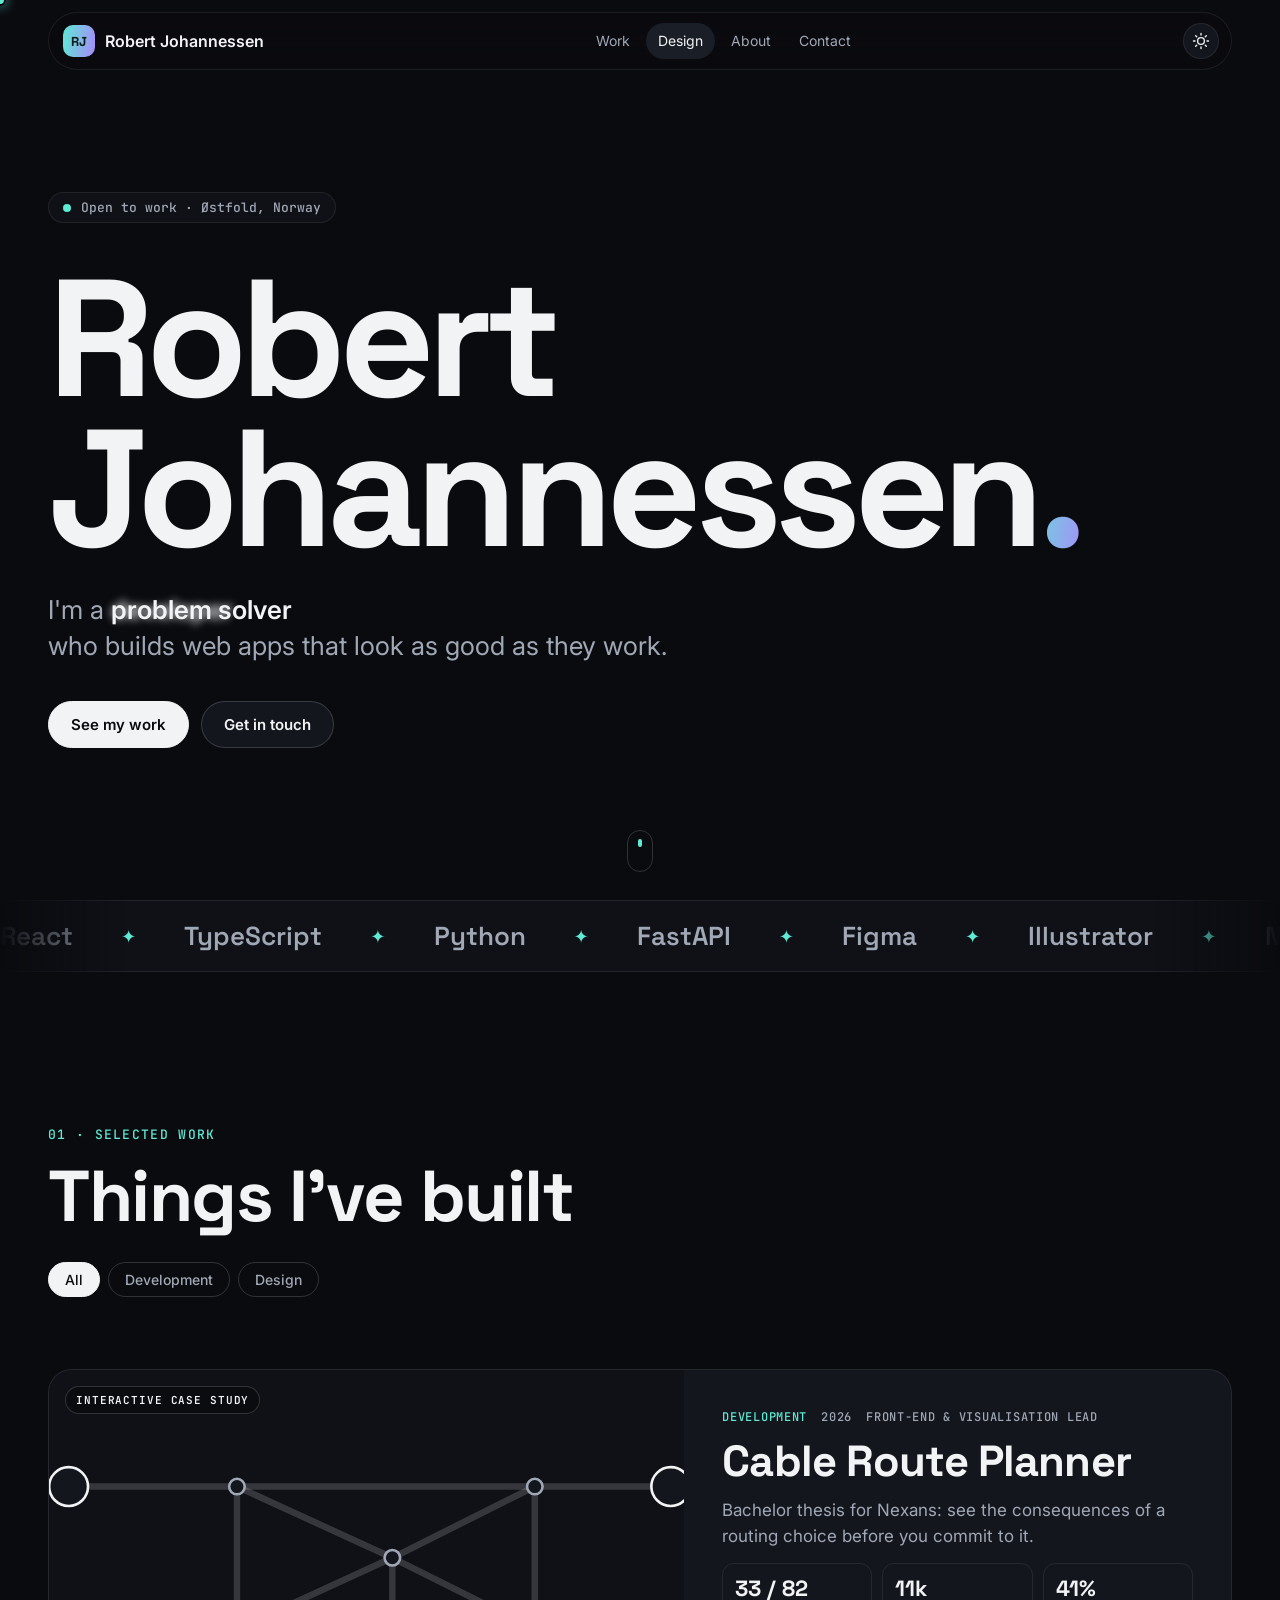
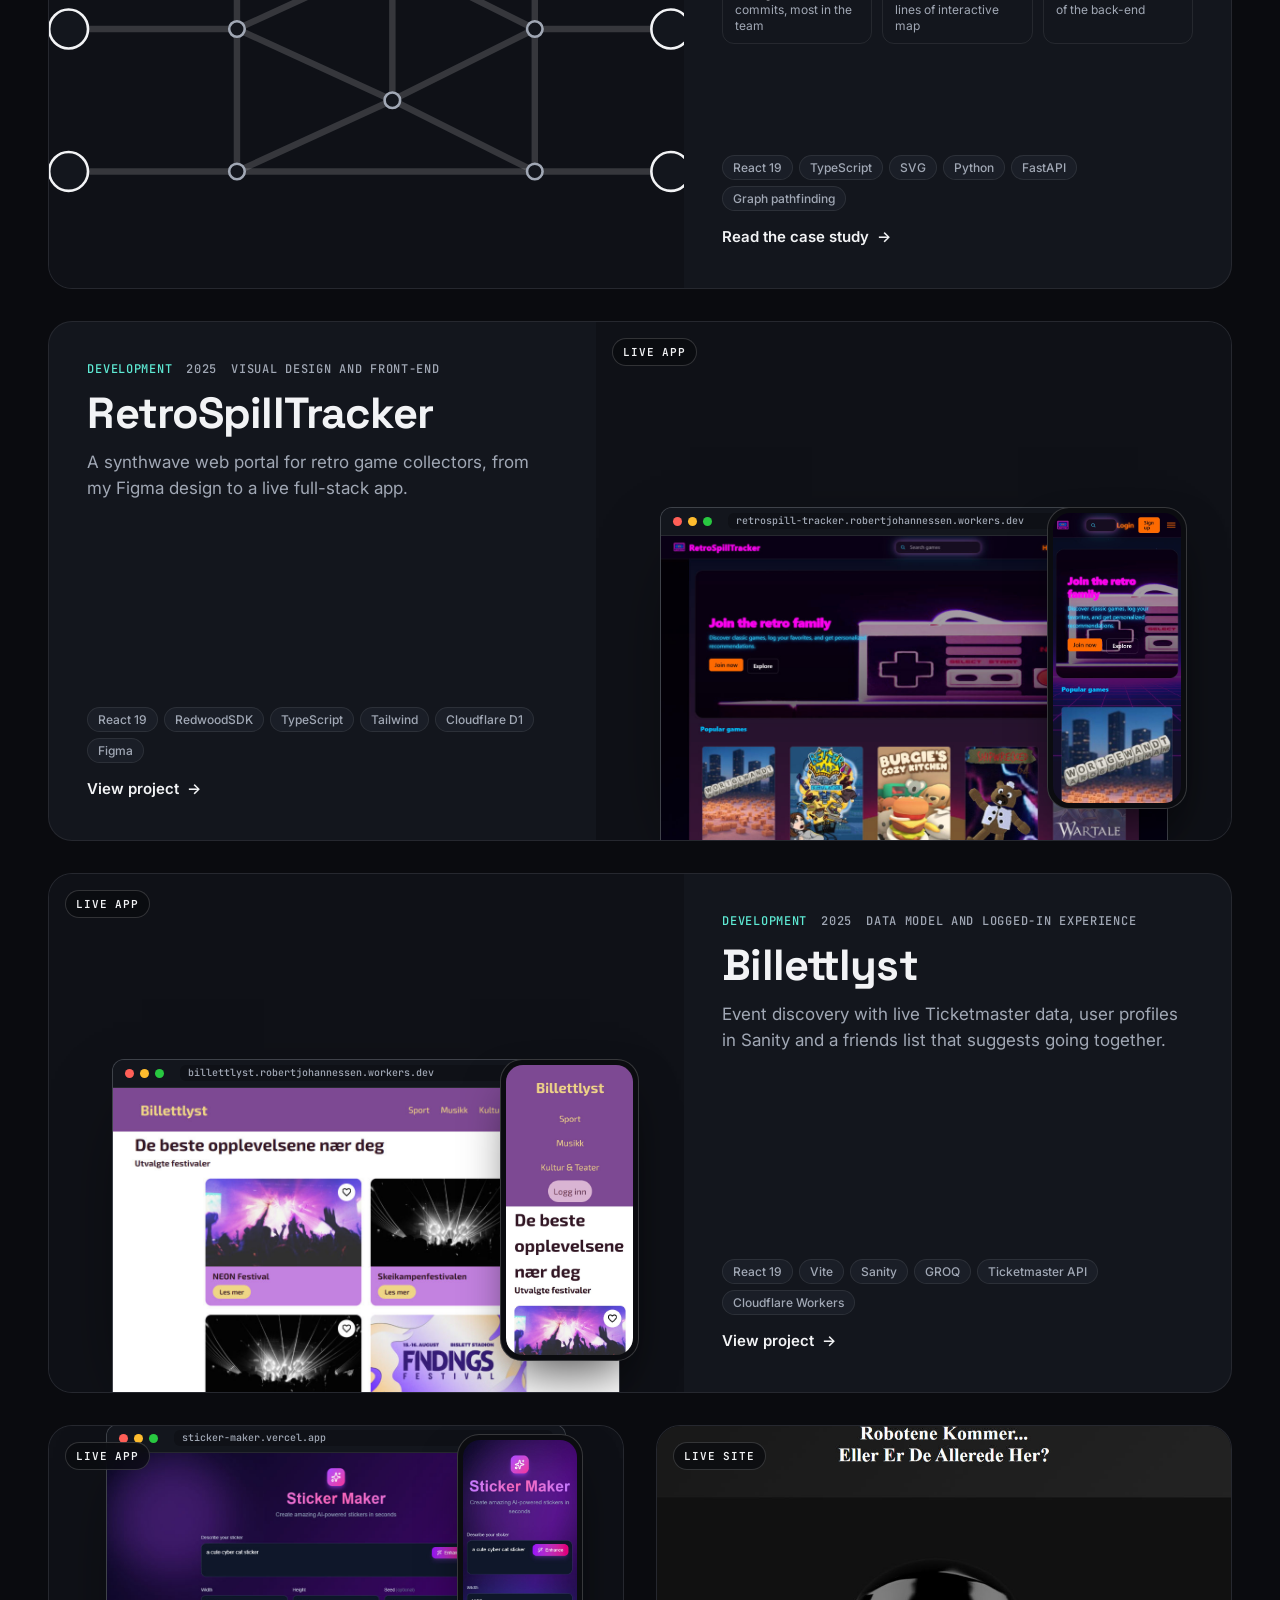
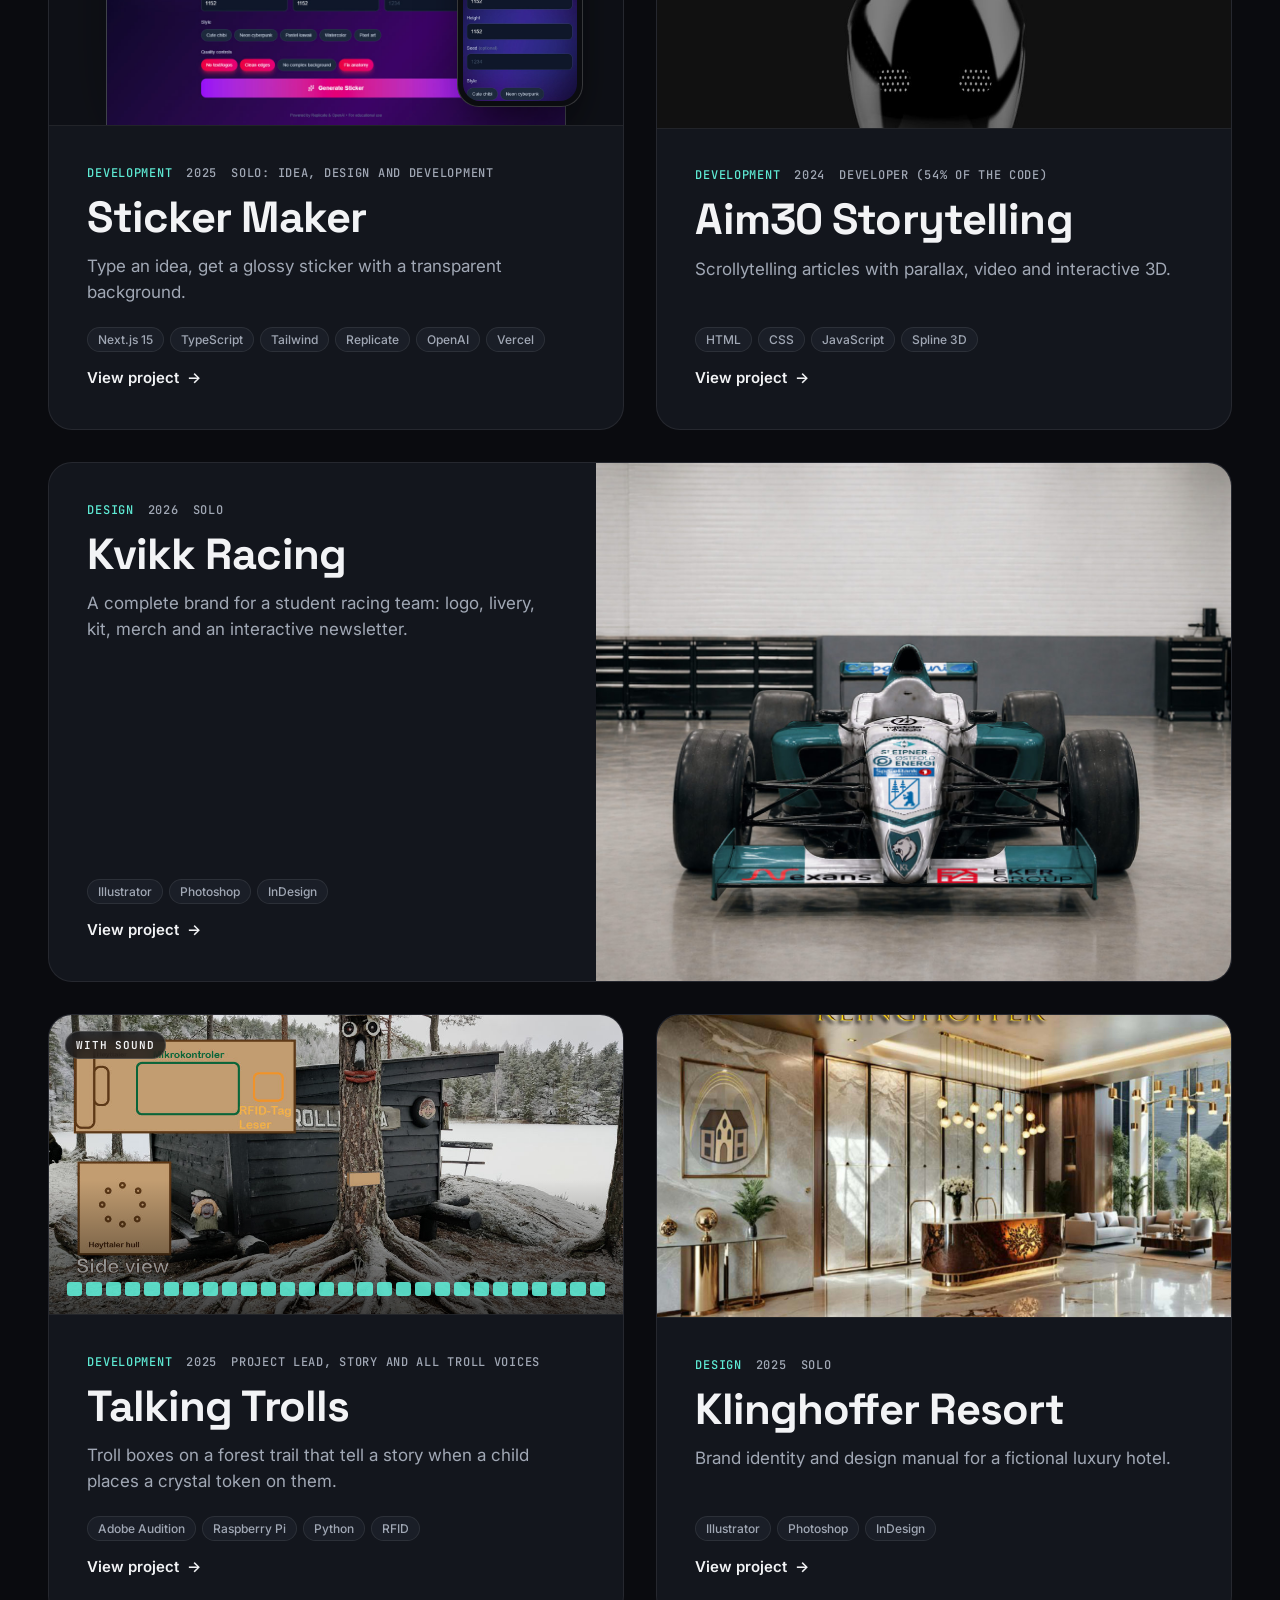
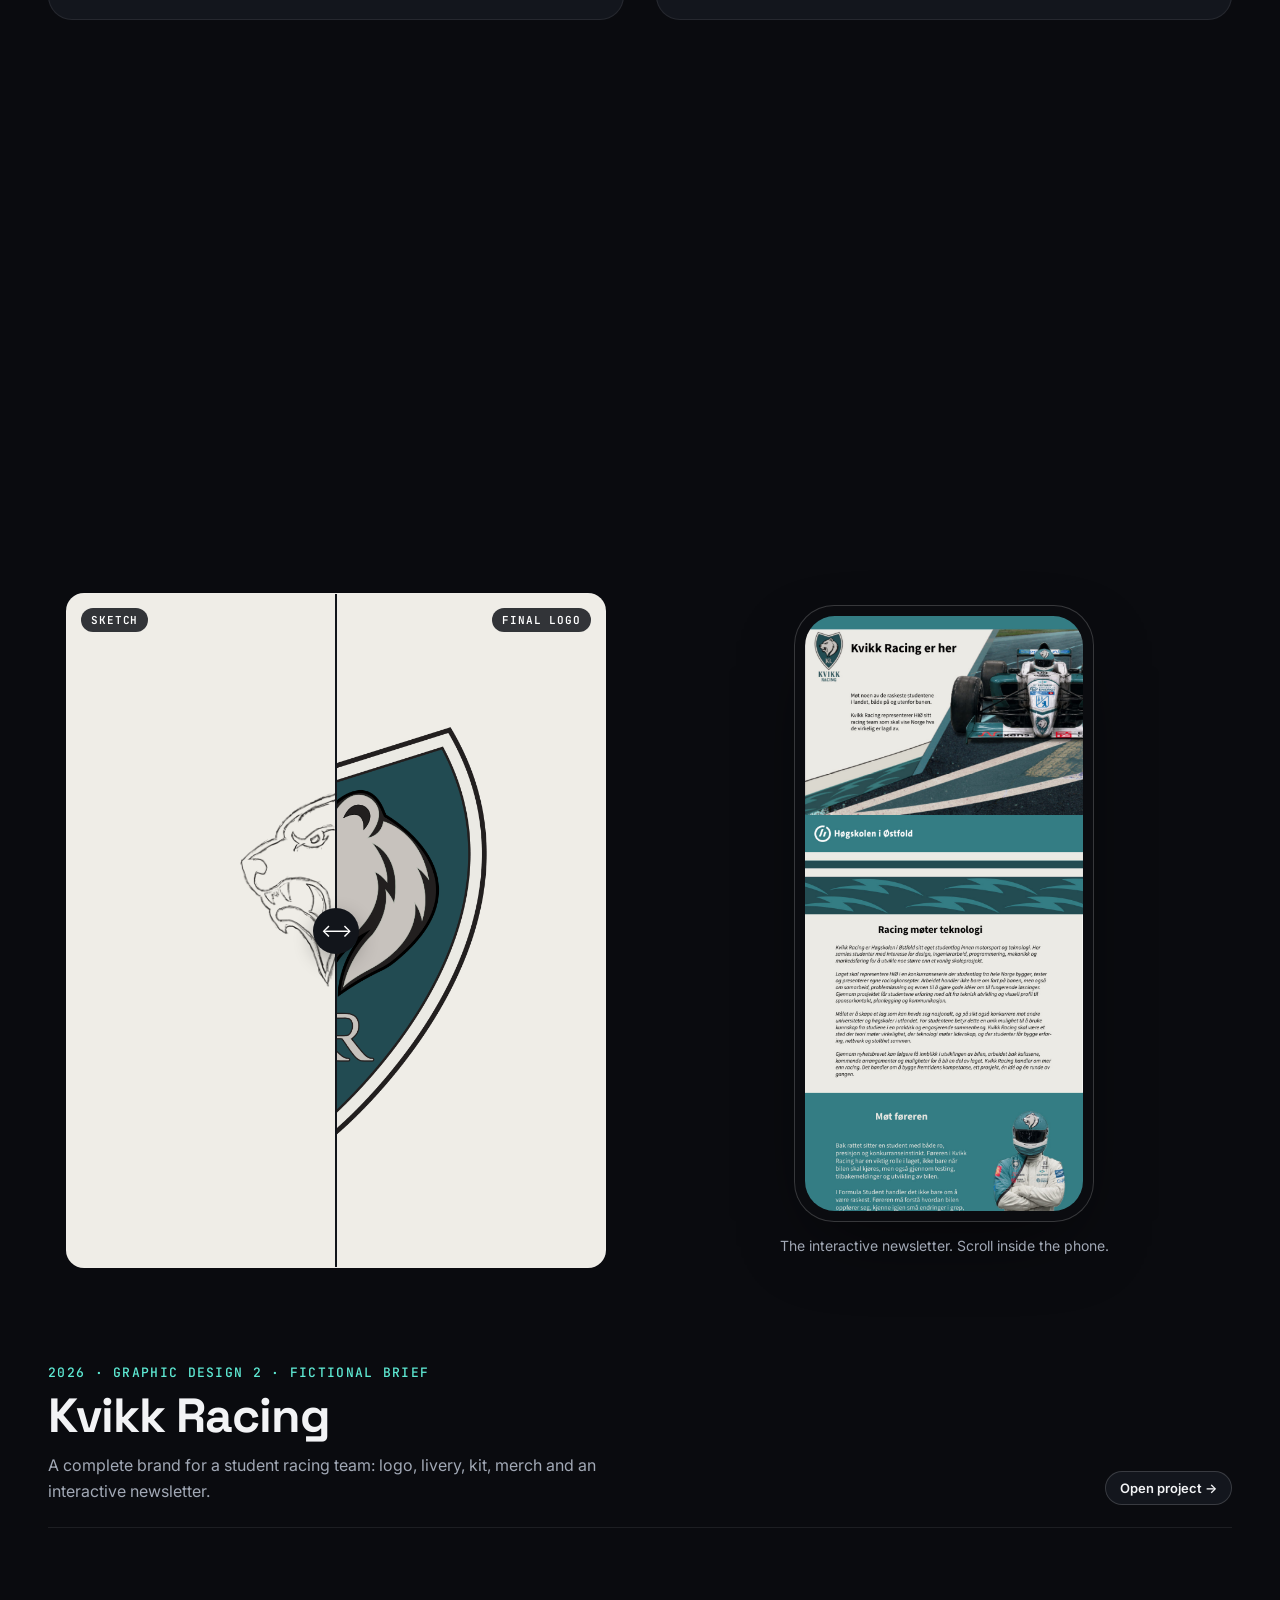
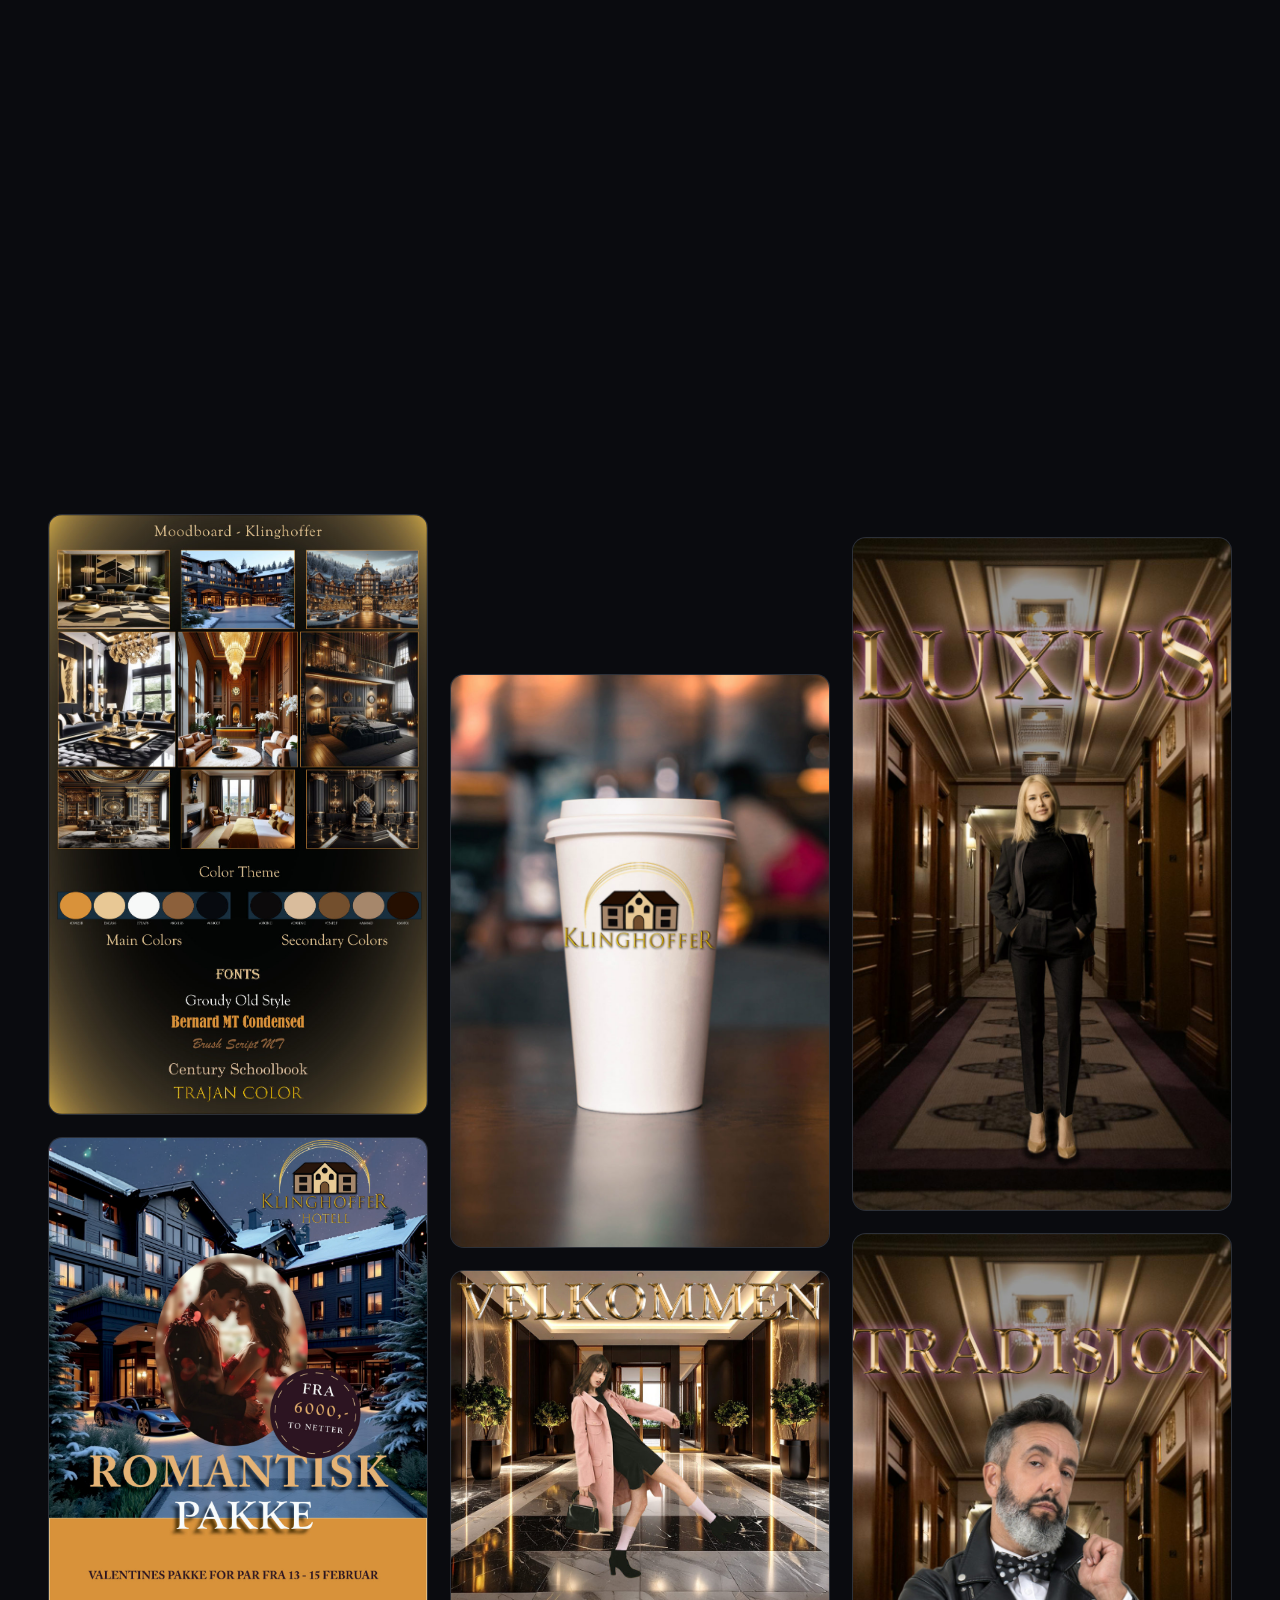
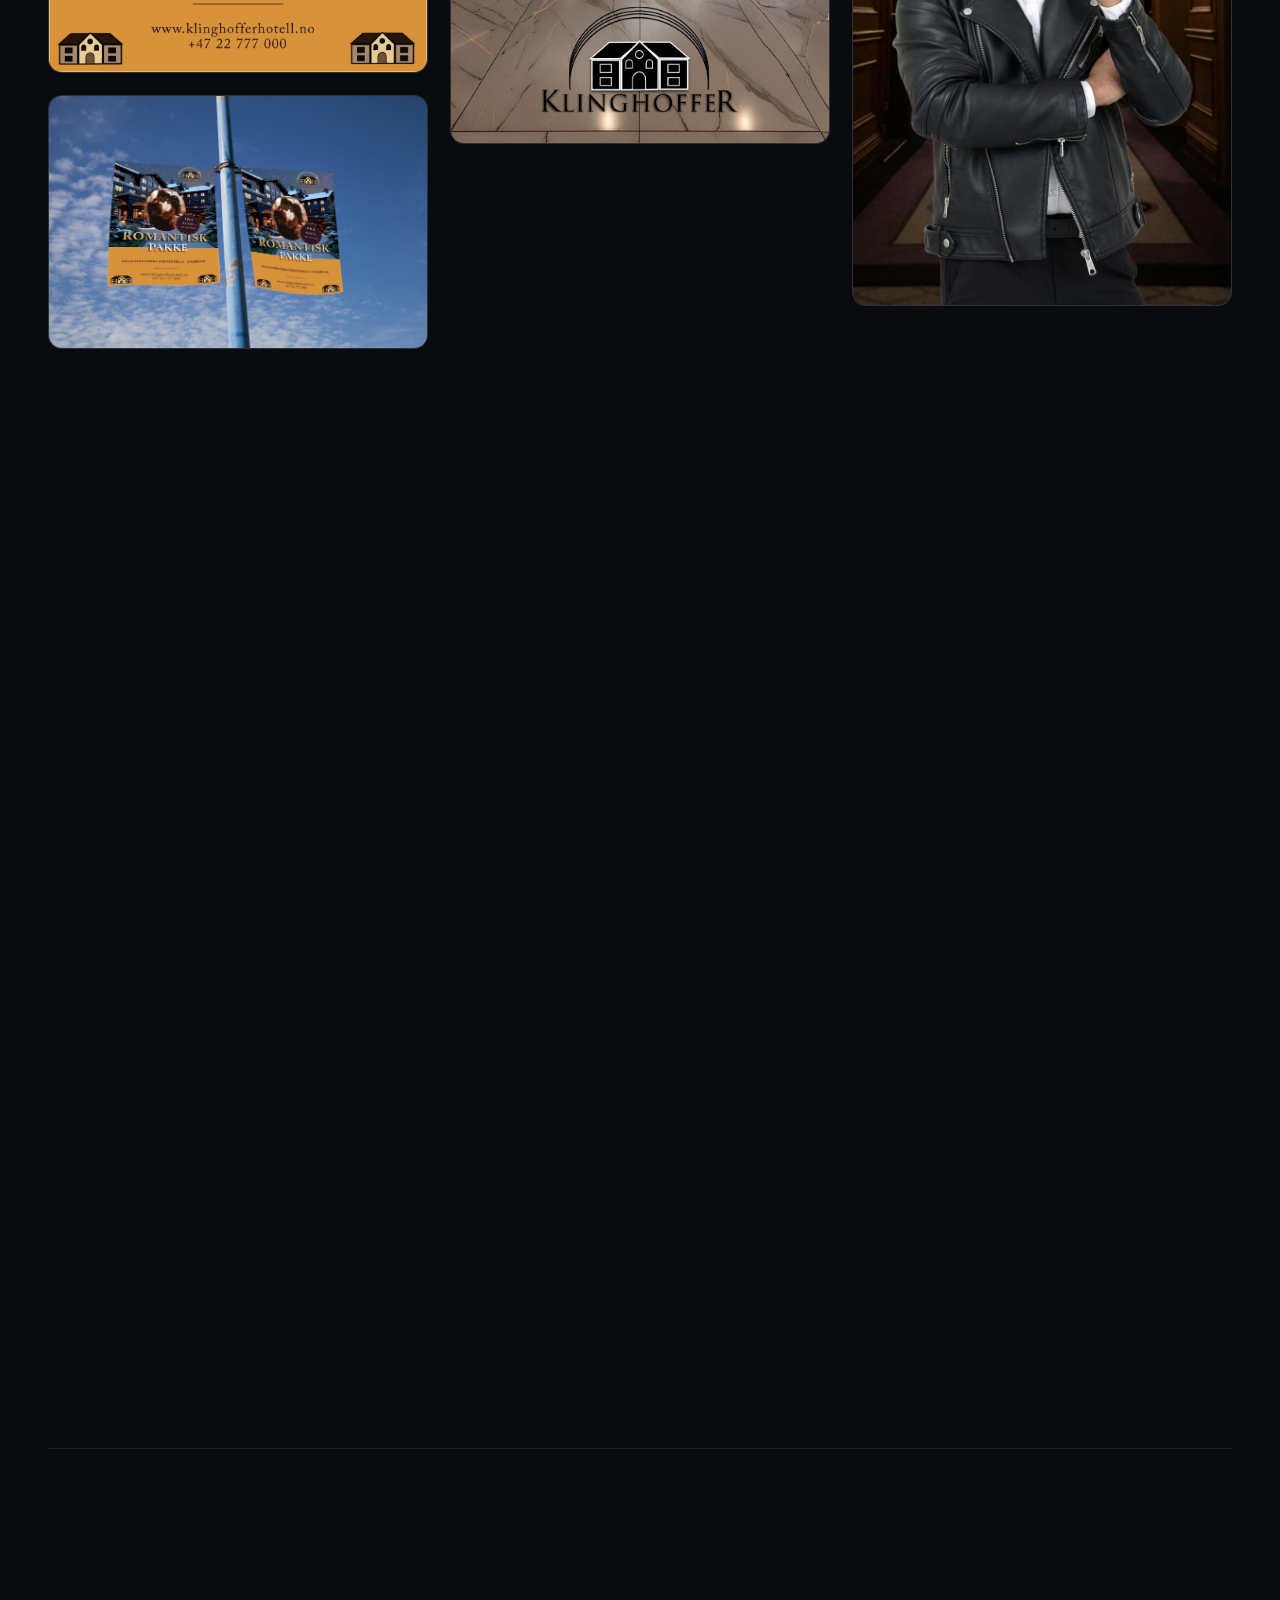
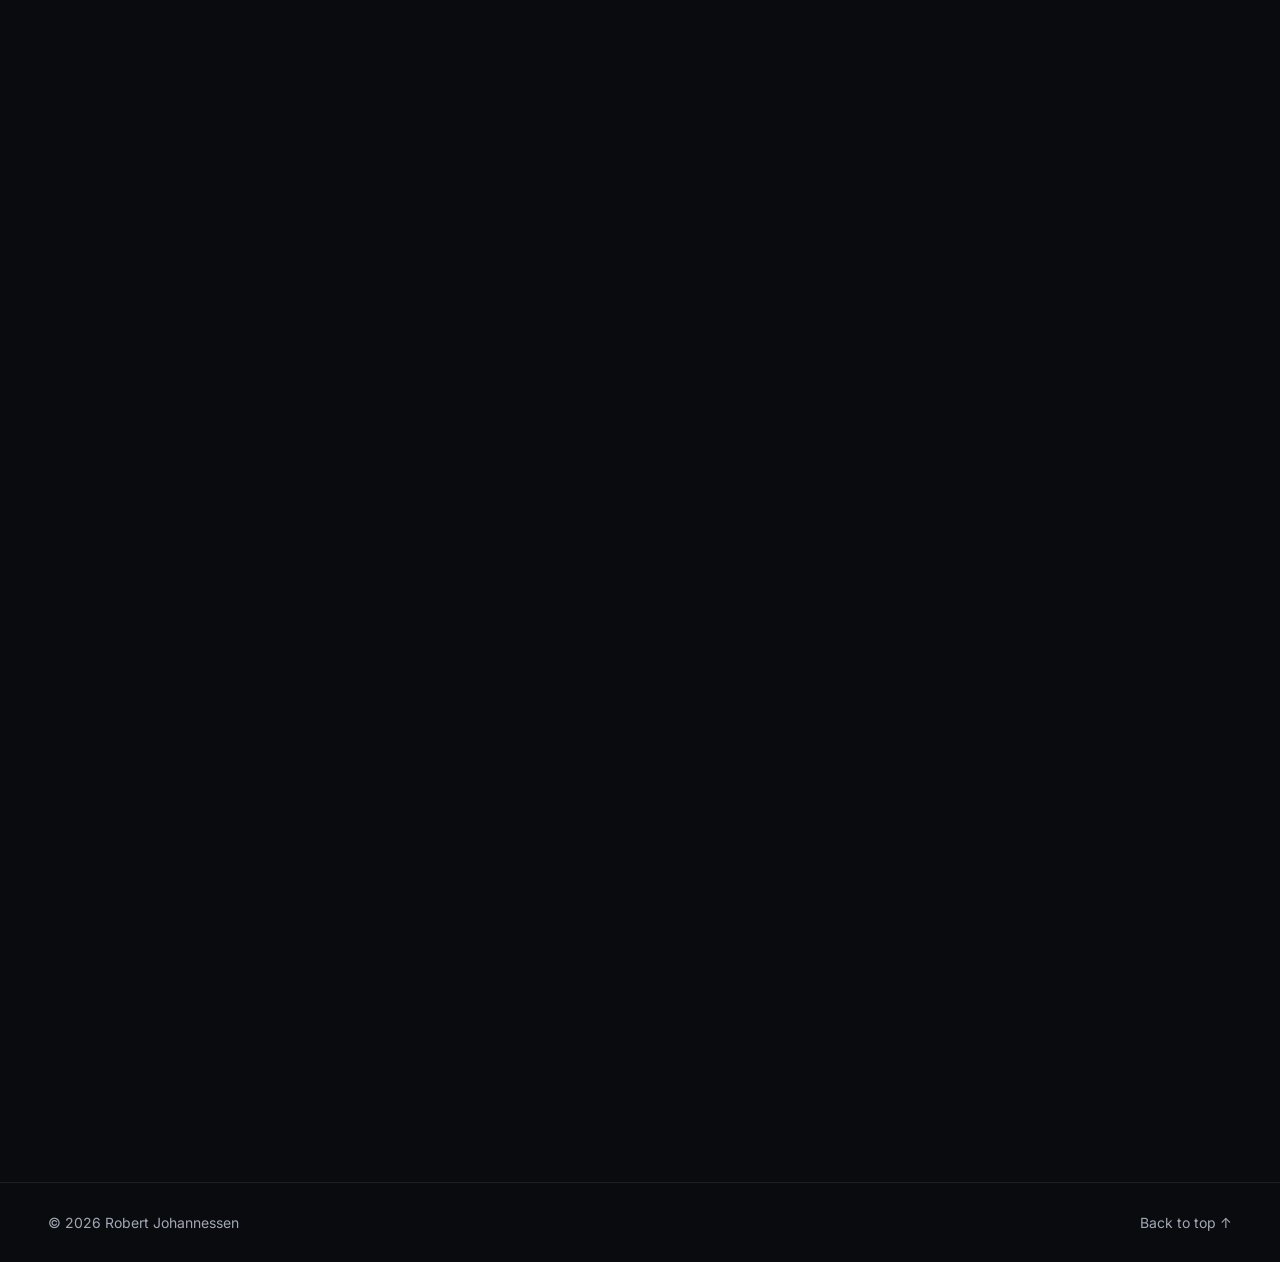
==== commit e56090ac: "Align the bear sketch with the logo's bear" ====
--- a/index.html
+++ b/index.html
@@ -13,7 +13,7 @@
 <link rel="preconnect" href="https://fonts.googleapis.com">
 <link rel="preconnect" href="https://fonts.gstatic.com" crossorigin>
 <link href="https://fonts.googleapis.com/css2?family=Inter:wght@400;500;600&family=JetBrains+Mono:wght@500&family=Space+Grotesk:wght@500;600;700&display=swap" rel="stylesheet">
-<link rel="stylesheet" href="css/style.css?v=6">
+<link rel="stylesheet" href="css/style.css?v=7">
 <script>
   // Apply the saved theme before first paint to avoid a flash
   try { const t = localStorage.getItem('theme'); if (t) document.documentElement.dataset.theme = t; } catch (e) {}
@@ -136,7 +136,7 @@
   <button type="button" class="lb-btn lb-next" aria-label="Next image">›</button>
 </div>
 
-<script src="js/data.js?v=6"></script>
-<script src="js/main.js?v=6"></script>
+<script src="js/data.js?v=7"></script>
+<script src="js/main.js?v=7"></script>
 </body>
 </html>
--- a/css/style.css
+++ b/css/style.css
@@ -242,8 +242,11 @@
 .compare { position: relative; width: 100%; max-width: 540px; justify-self: center; aspect-ratio: 4 / 5; border-radius: var(--radius); overflow: hidden; background: #efede7; border: 1px solid var(--line); user-select: none; touch-action: pan-y; }
 .compare img { position: absolute; inset: 0; width: 100%; height: 100%; object-fit: contain; padding: 12%; pointer-events: none; }
 .compare .before { position: absolute; inset: 0; background: #efede7; clip-path: inset(0 calc(100% - var(--pos, 50%)) 0 0); }
-/* The sketch is placed over the bear in the logo (same centre, about the same size) so the slider compares like with like */
-.compare .before img { inset: auto; left: 23.4%; top: 27.2%; width: 38.2%; height: auto; padding: 0; object-fit: initial; }
+/* Logo and sketch share a "stage" with the logo's proportions, so the sketch stays on the logo's bear at any size */
+.compare .stage { position: absolute; left: 12%; right: 12%; top: 50%; aspect-ratio: 730 / 901; transform: translateY(-50%); }
+.compare .stage img { padding: 0; }
+/* Sketch nose on the logo bear's nose (measured: fur starts at 27.5% of the logo width) */
+.compare .stage .sketch { inset: auto; left: 26.5%; top: 19.6%; width: 50.3%; height: auto; object-fit: initial; }
 .compare .handle { position: absolute; top: 0; bottom: 0; left: var(--pos, 50%); width: 2px; margin-left: -1px; background: #12151b; }
 .compare .handle::after { content: "⟷"; position: absolute; top: 50%; left: 50%; translate: -50% -50%; width: 46px; height: 46px; border-radius: 50%; display: grid; place-items: center; background: #12151b; color: #fff; font-size: 18px; box-shadow: 0 8px 20px rgba(0, 0, 0, .3); }
 .compare .tag { position: absolute; top: 14px; font: 600 11px var(--mono); text-transform: uppercase; letter-spacing: .08em; padding: 5px 10px; border-radius: 999px; background: rgba(18, 21, 27, .85); color: #fff; }
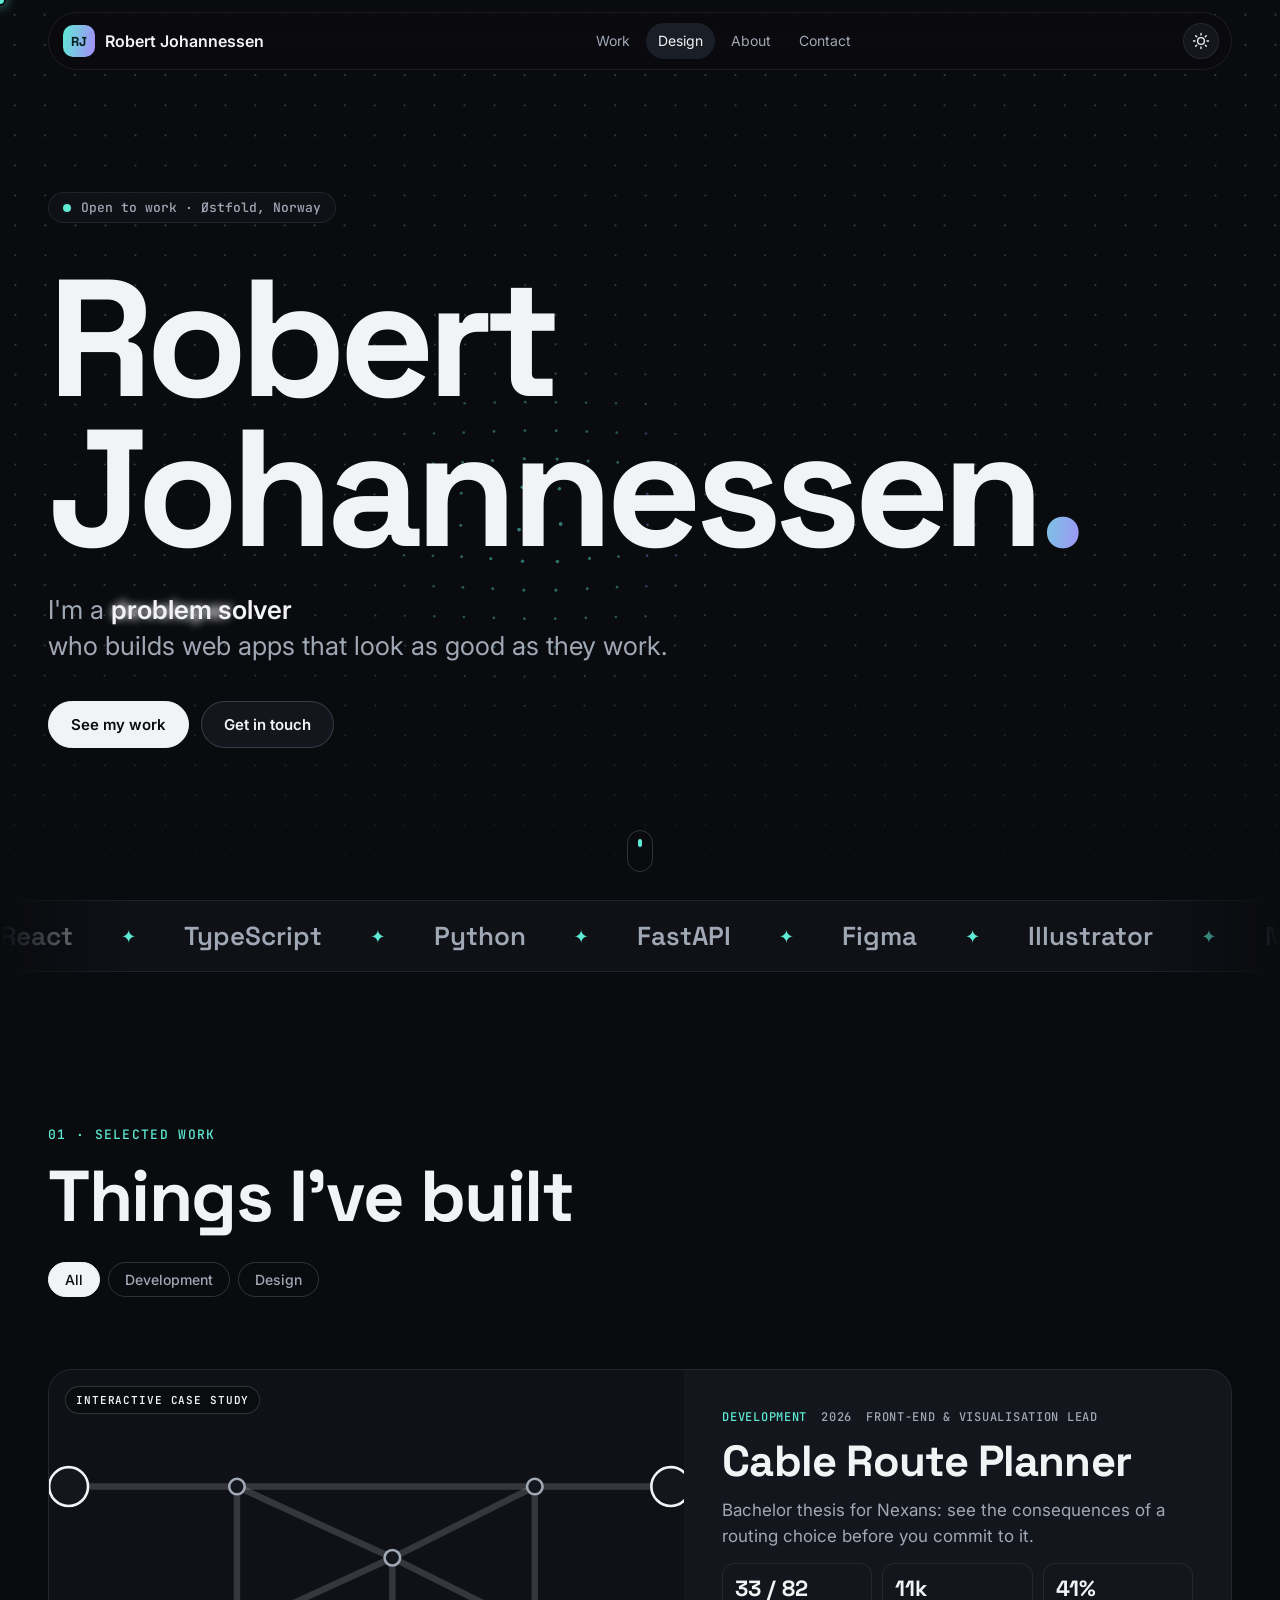
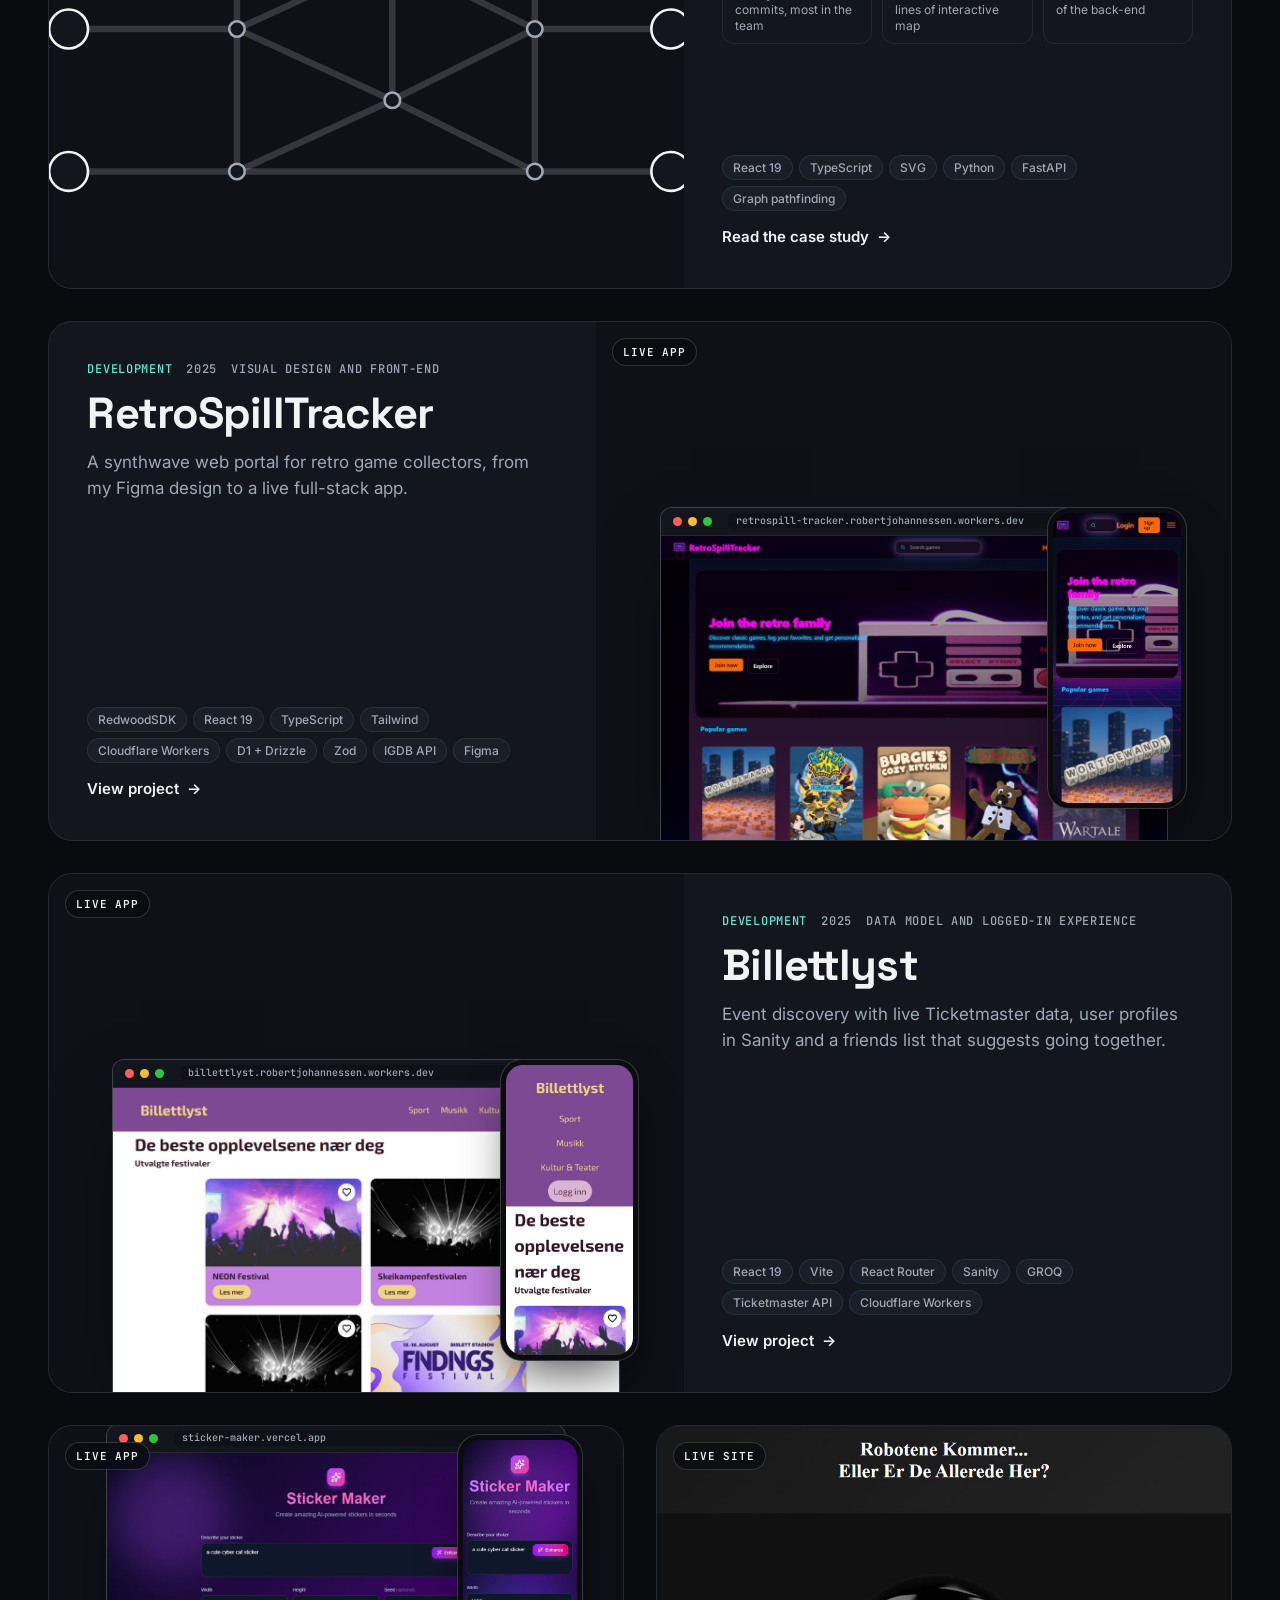
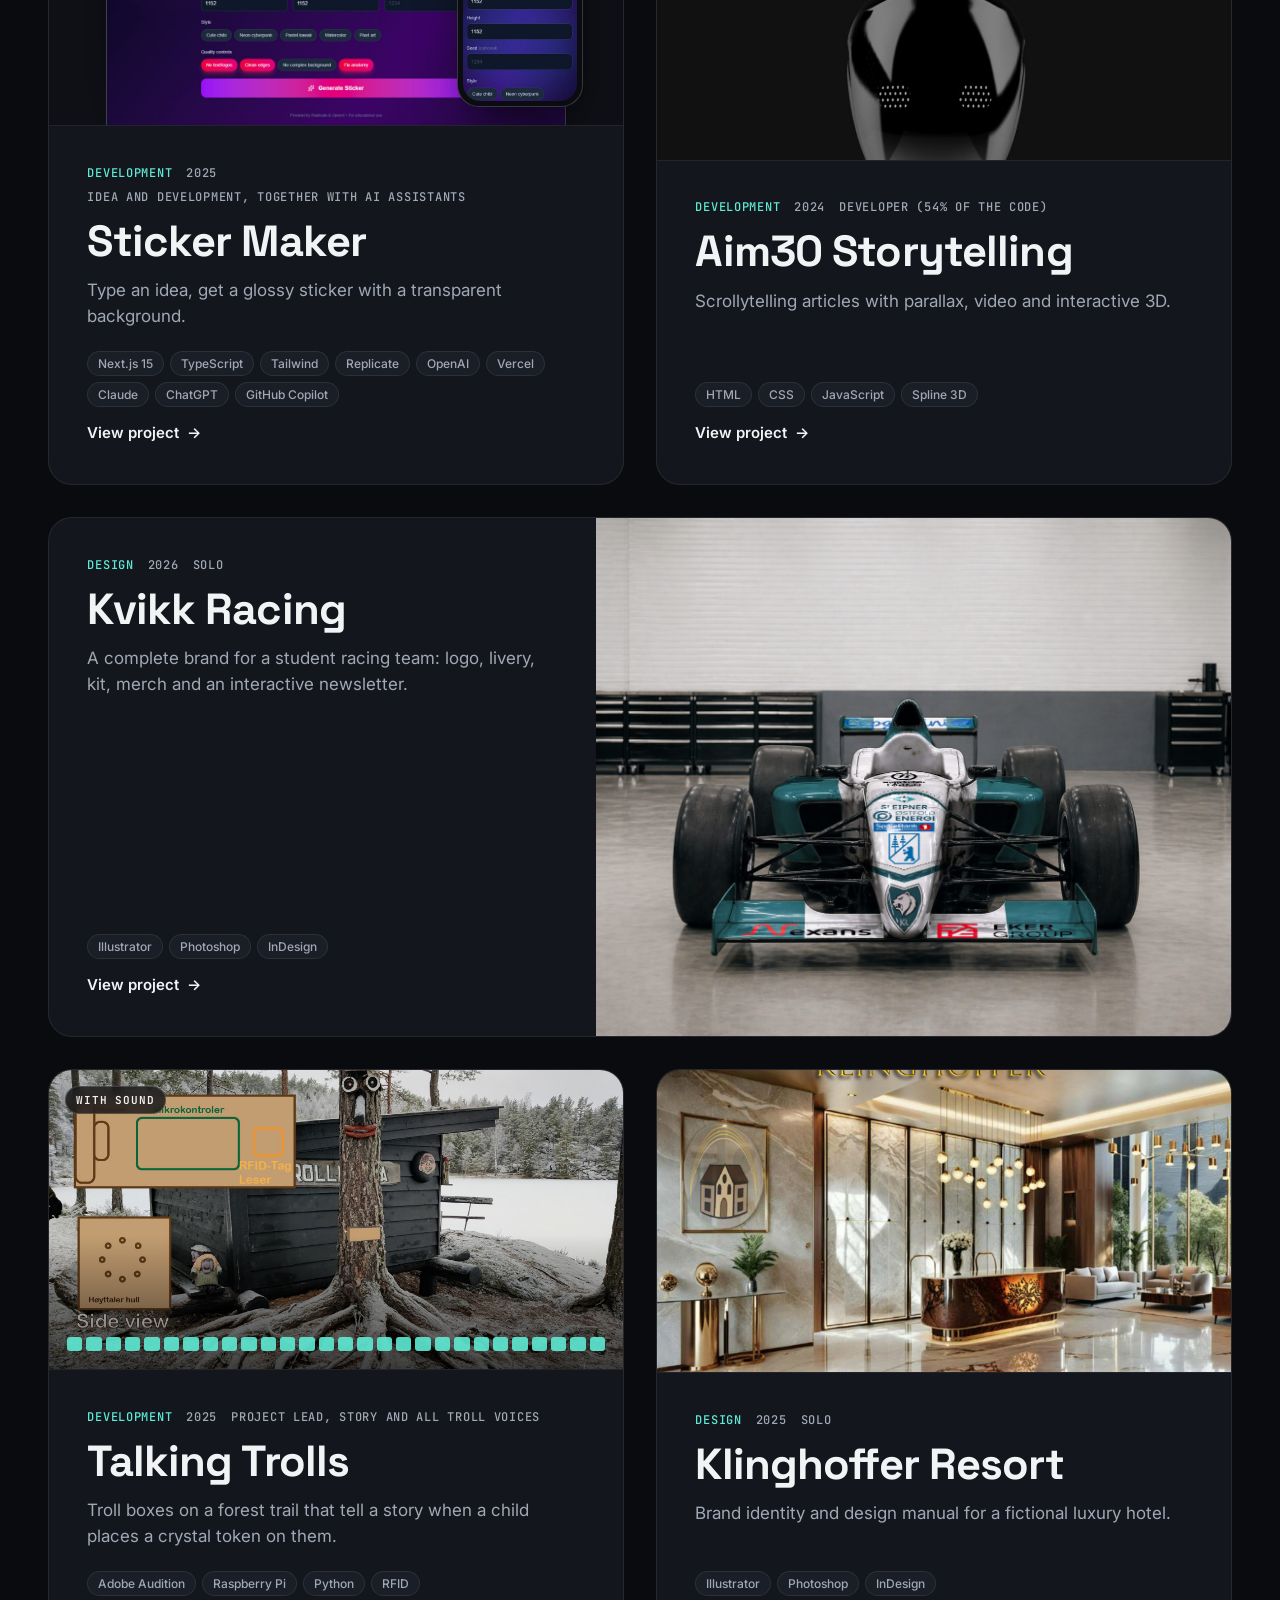
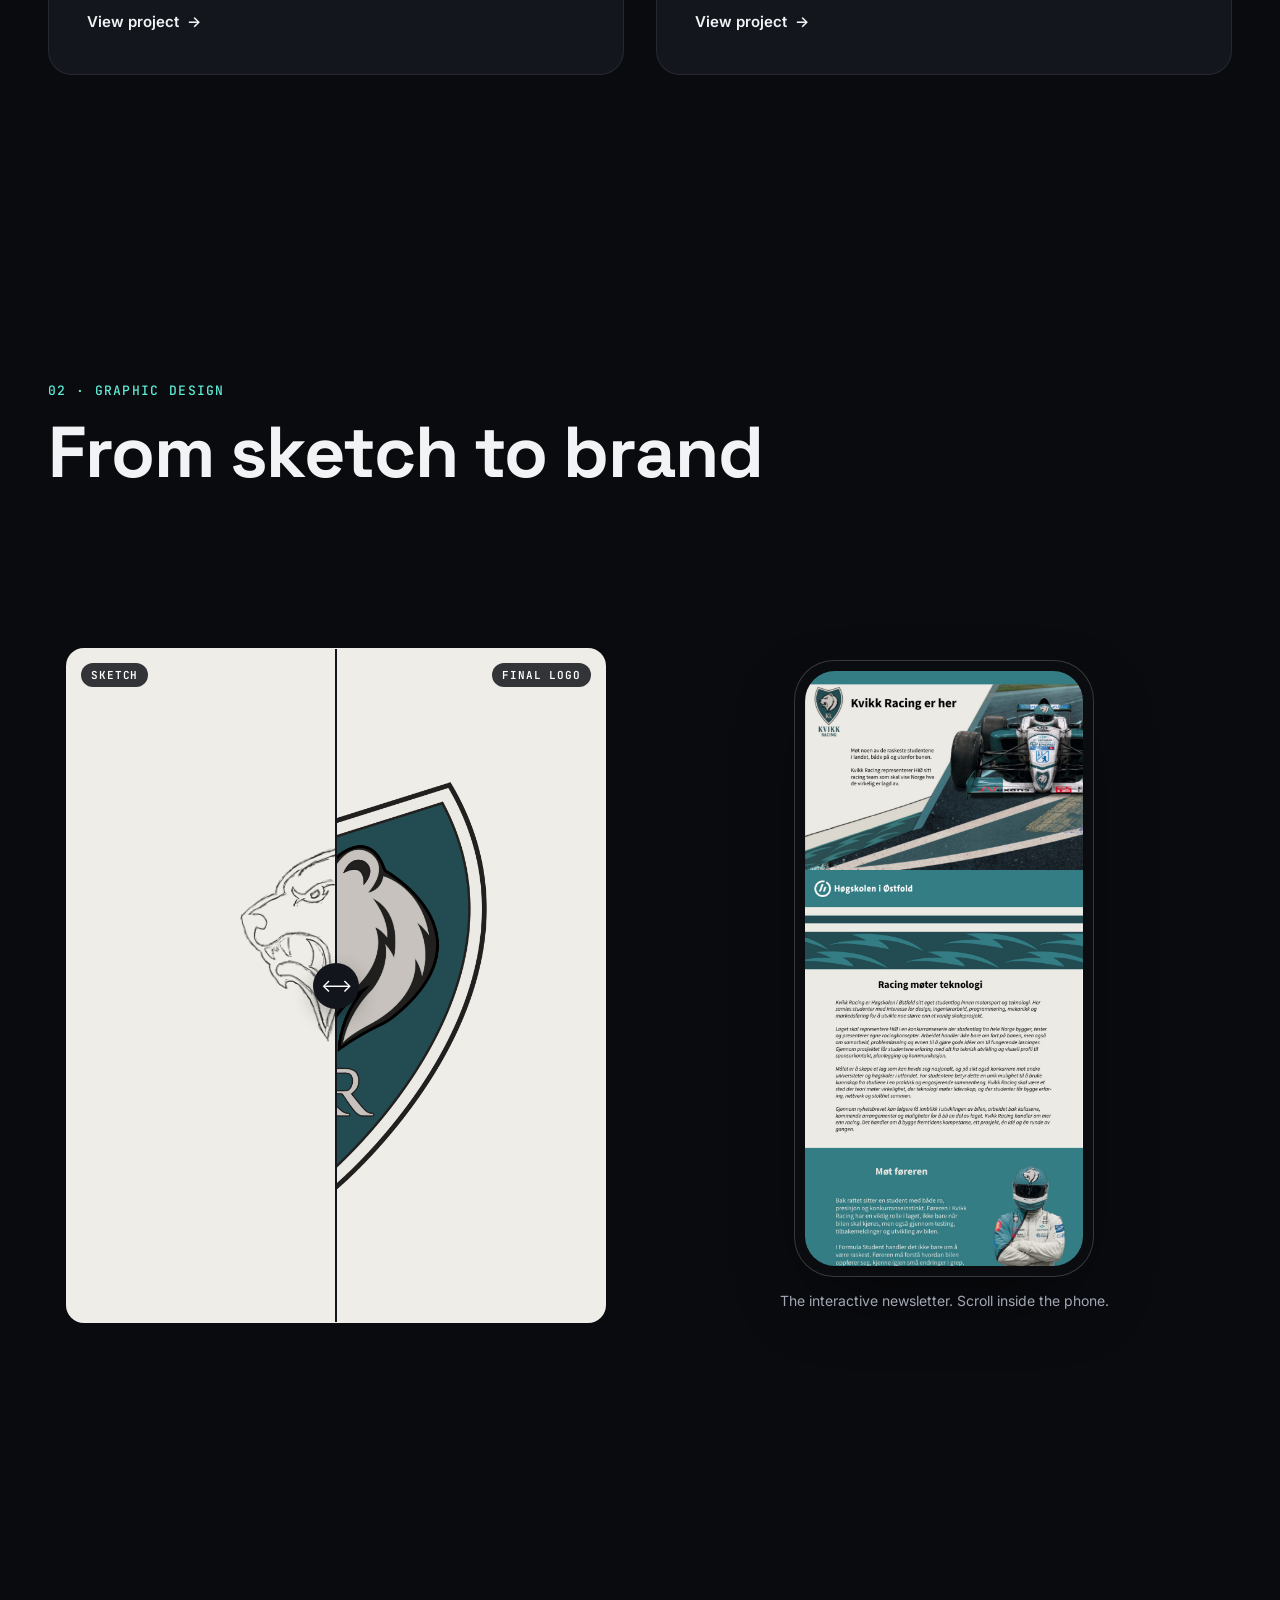
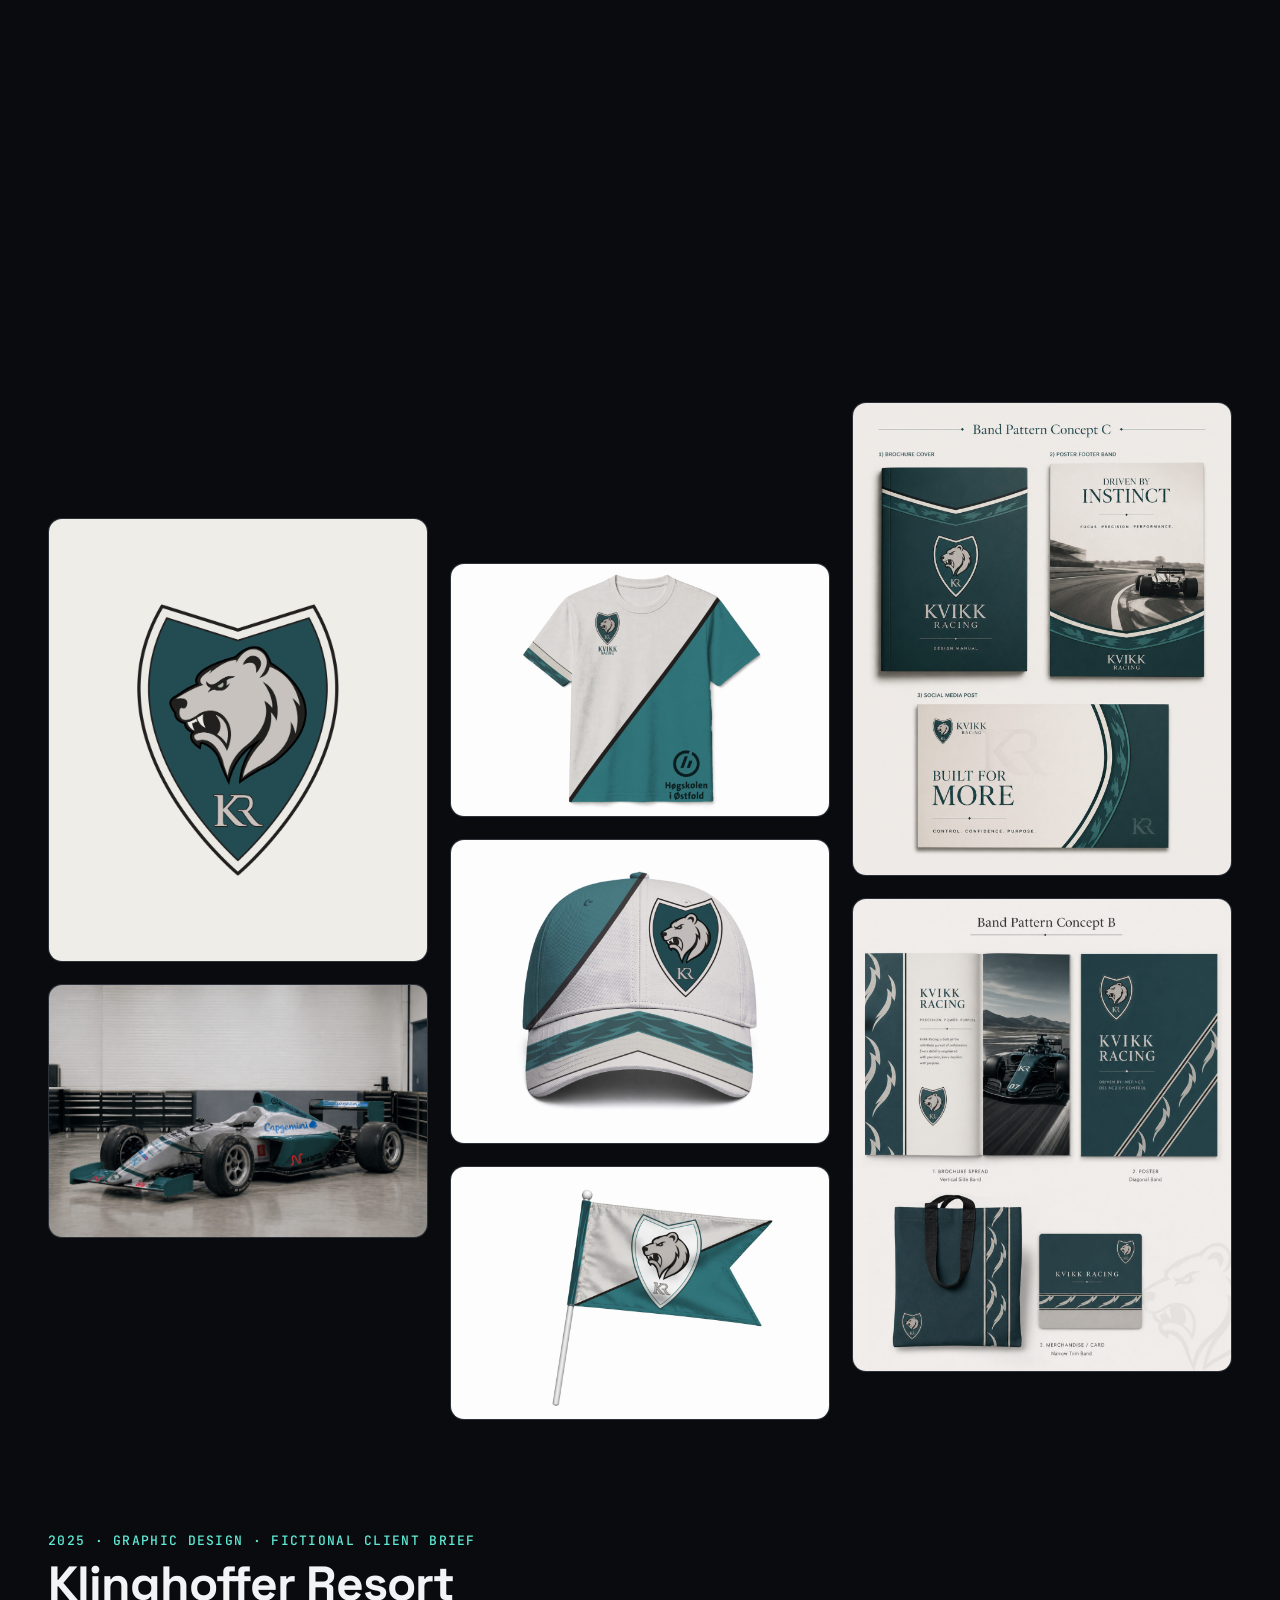
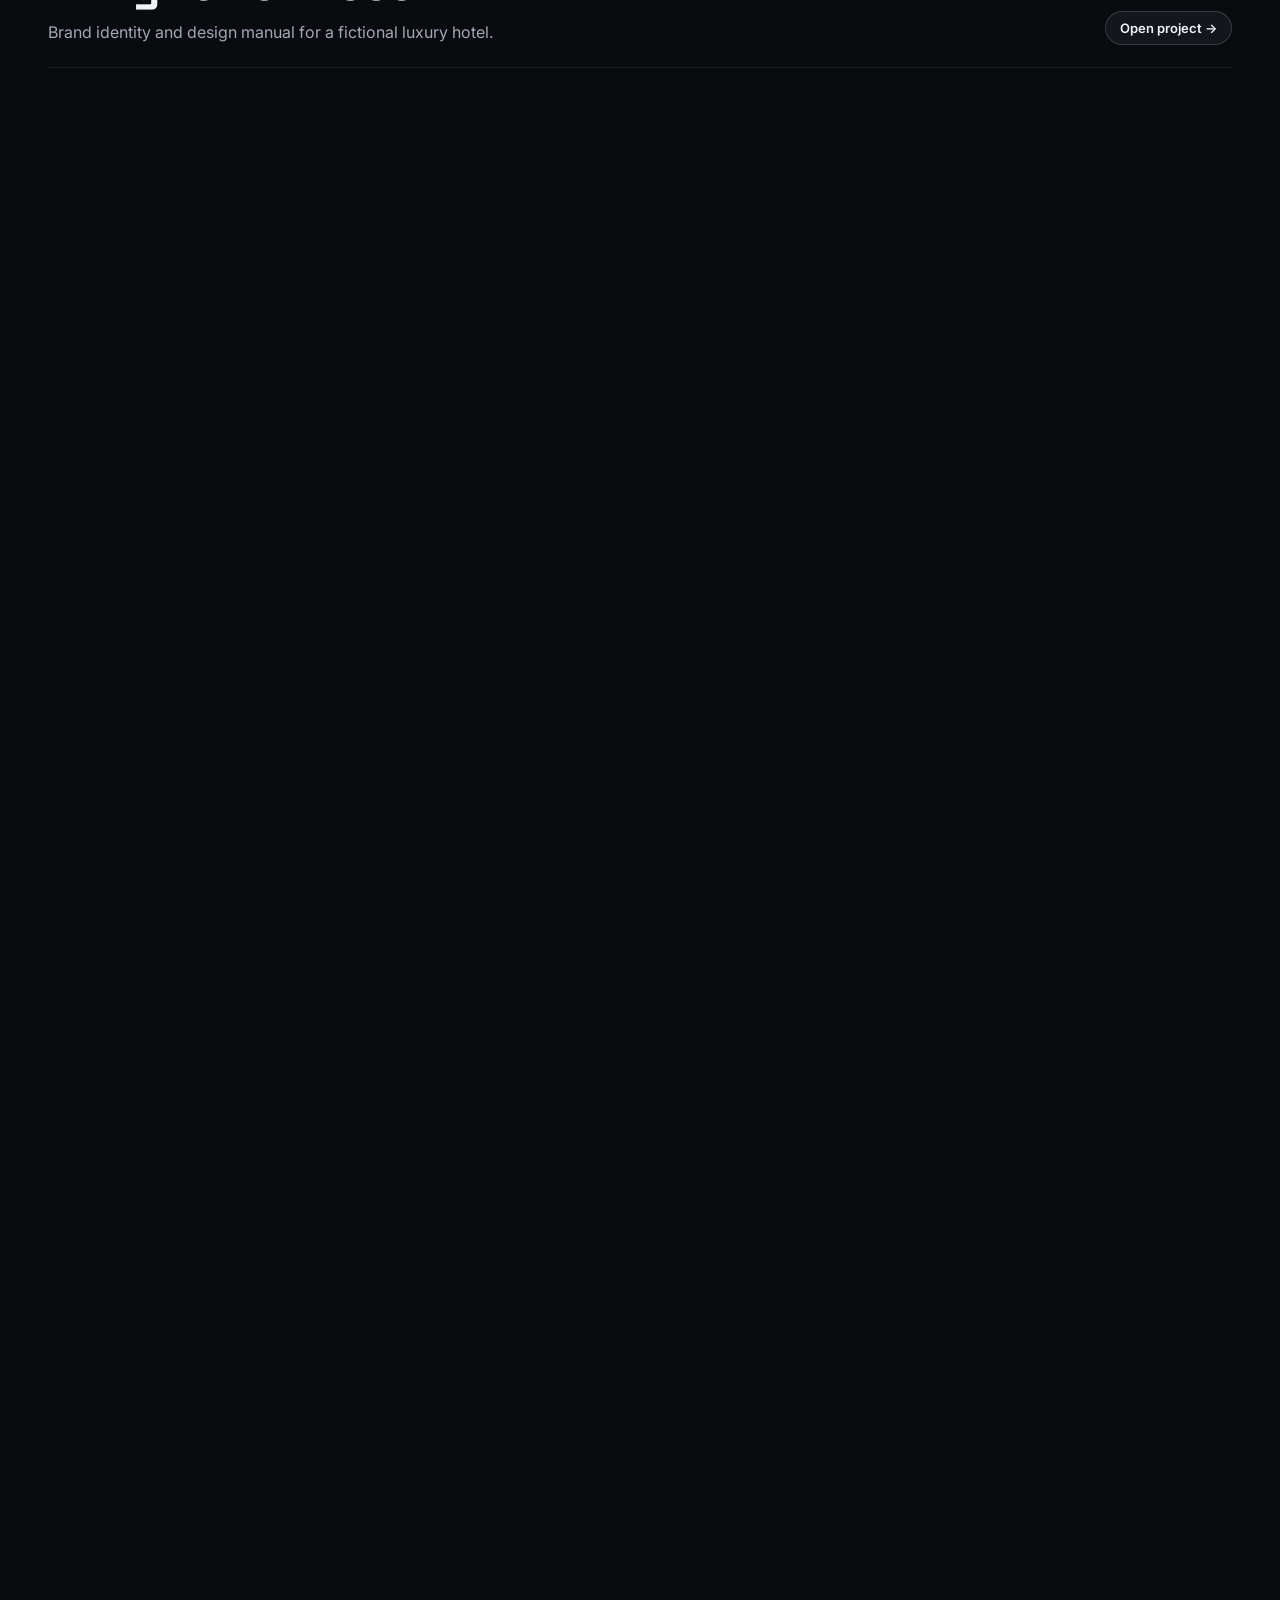
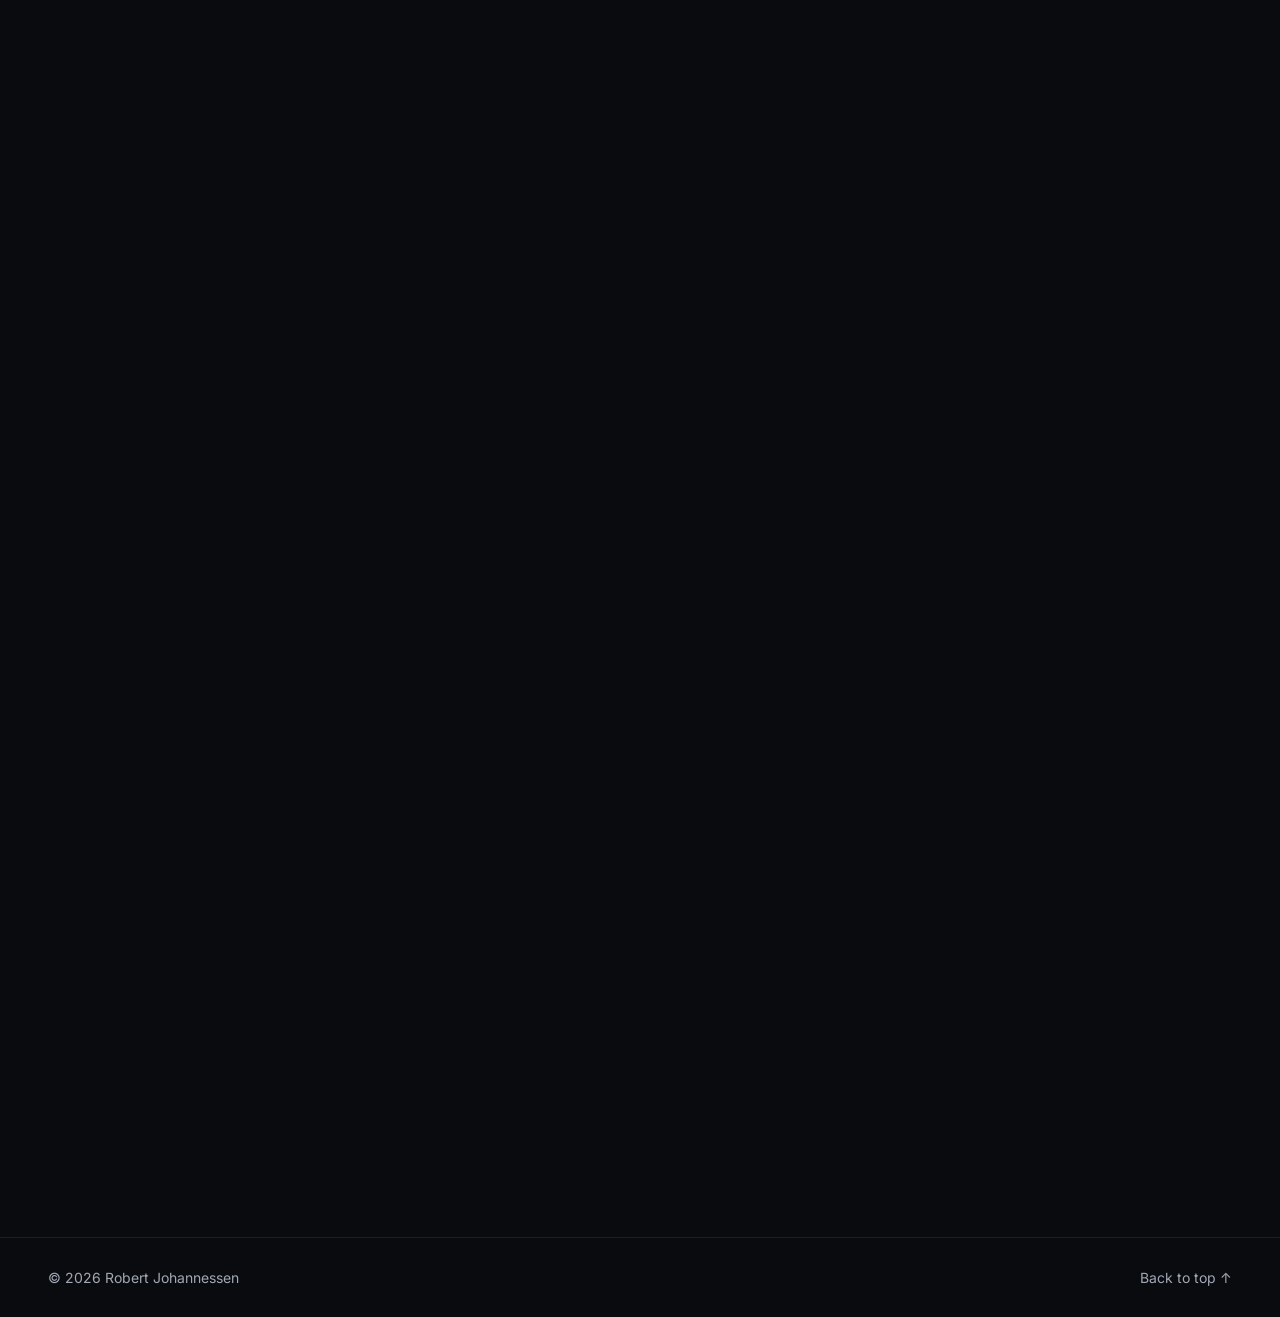
==== commit 46e4f996: "Rewrite RetroSpill, Billettlyst, Sticker Maker and Kvikk Racing texts, add How it works sections" ====
--- a/index.html
+++ b/index.html
@@ -13,7 +13,7 @@
 <link rel="preconnect" href="https://fonts.googleapis.com">
 <link rel="preconnect" href="https://fonts.gstatic.com" crossorigin>
 <link href="https://fonts.googleapis.com/css2?family=Inter:wght@400;500;600&family=JetBrains+Mono:wght@500&family=Space+Grotesk:wght@500;600;700&display=swap" rel="stylesheet">
-<link rel="stylesheet" href="css/style.css?v=7">
+<link rel="stylesheet" href="css/style.css?v=8">
 <script>
   // Apply the saved theme before first paint to avoid a flash
   try { const t = localStorage.getItem('theme'); if (t) document.documentElement.dataset.theme = t; } catch (e) {}
@@ -136,7 +136,7 @@
   <button type="button" class="lb-btn lb-next" aria-label="Next image">›</button>
 </div>
 
-<script src="js/data.js?v=7"></script>
-<script src="js/main.js?v=7"></script>
+<script src="js/data.js?v=8"></script>
+<script src="js/main.js?v=8"></script>
 </body>
 </html>
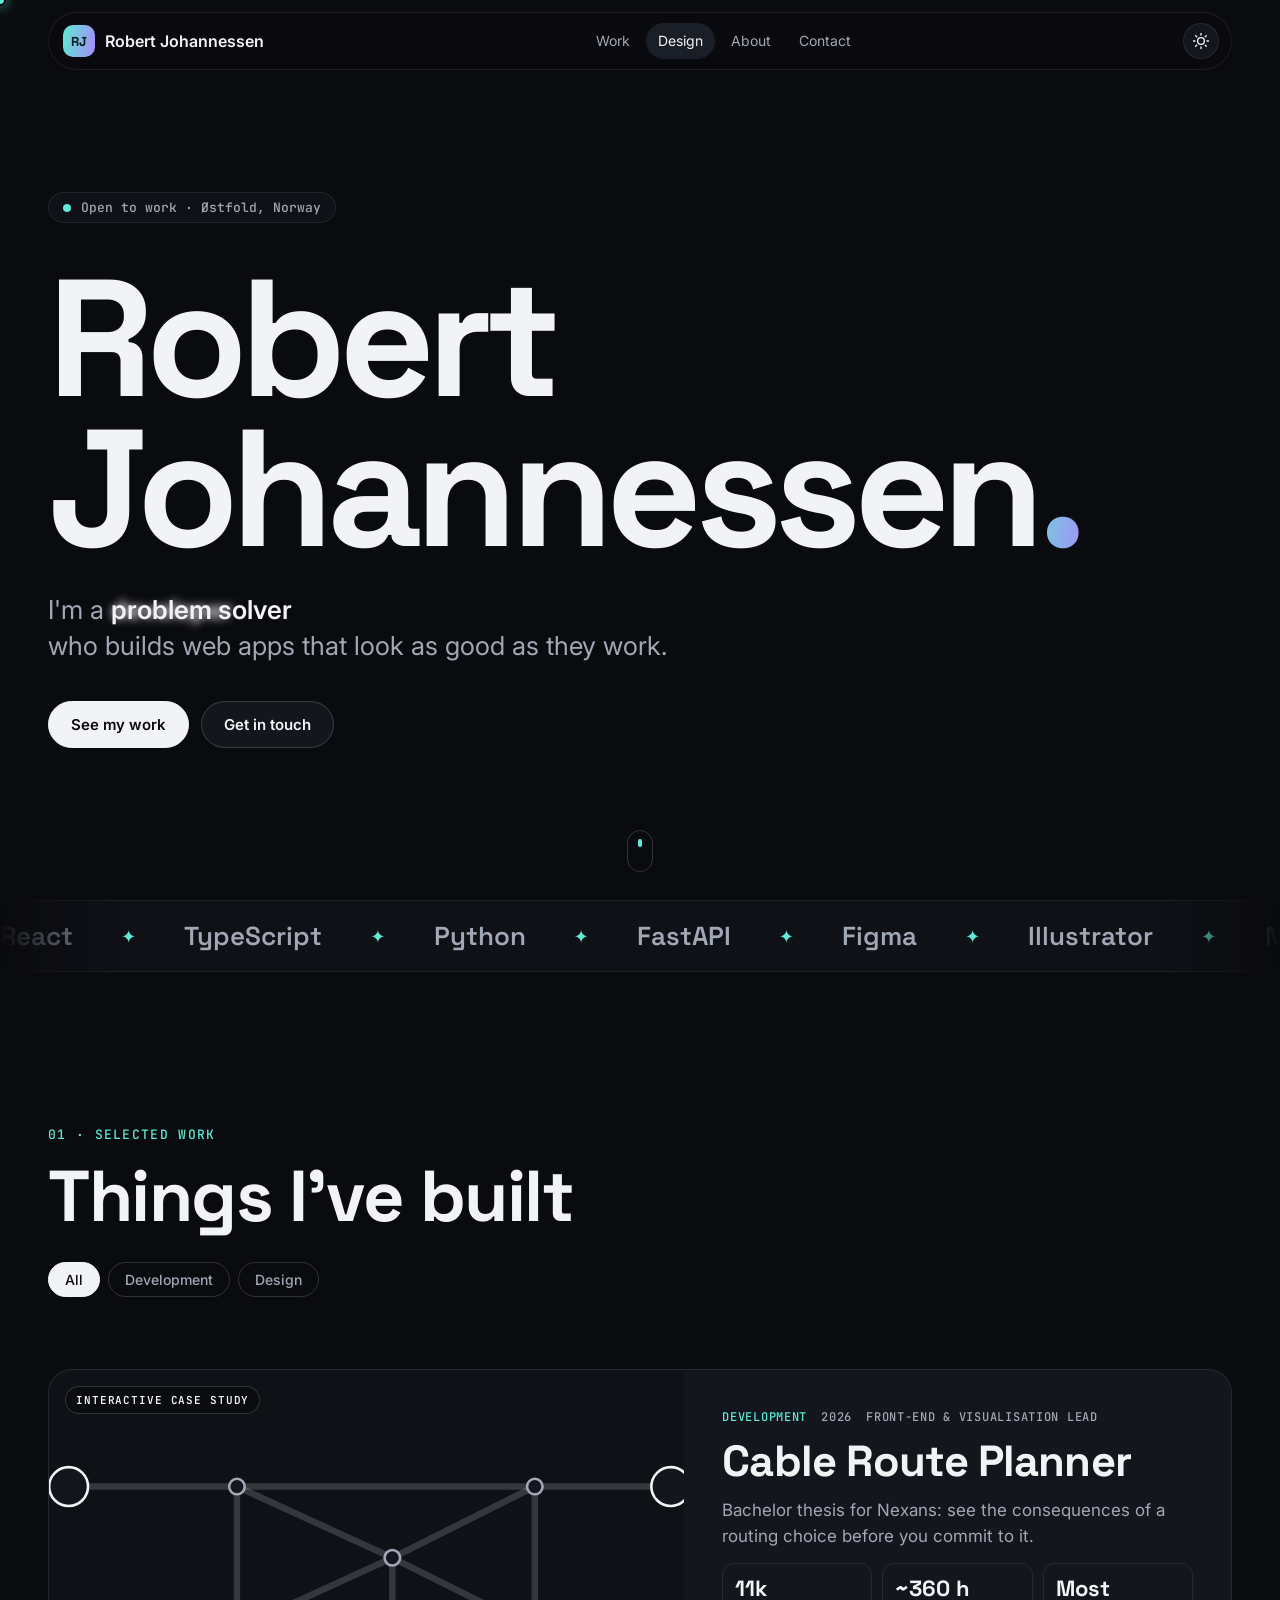
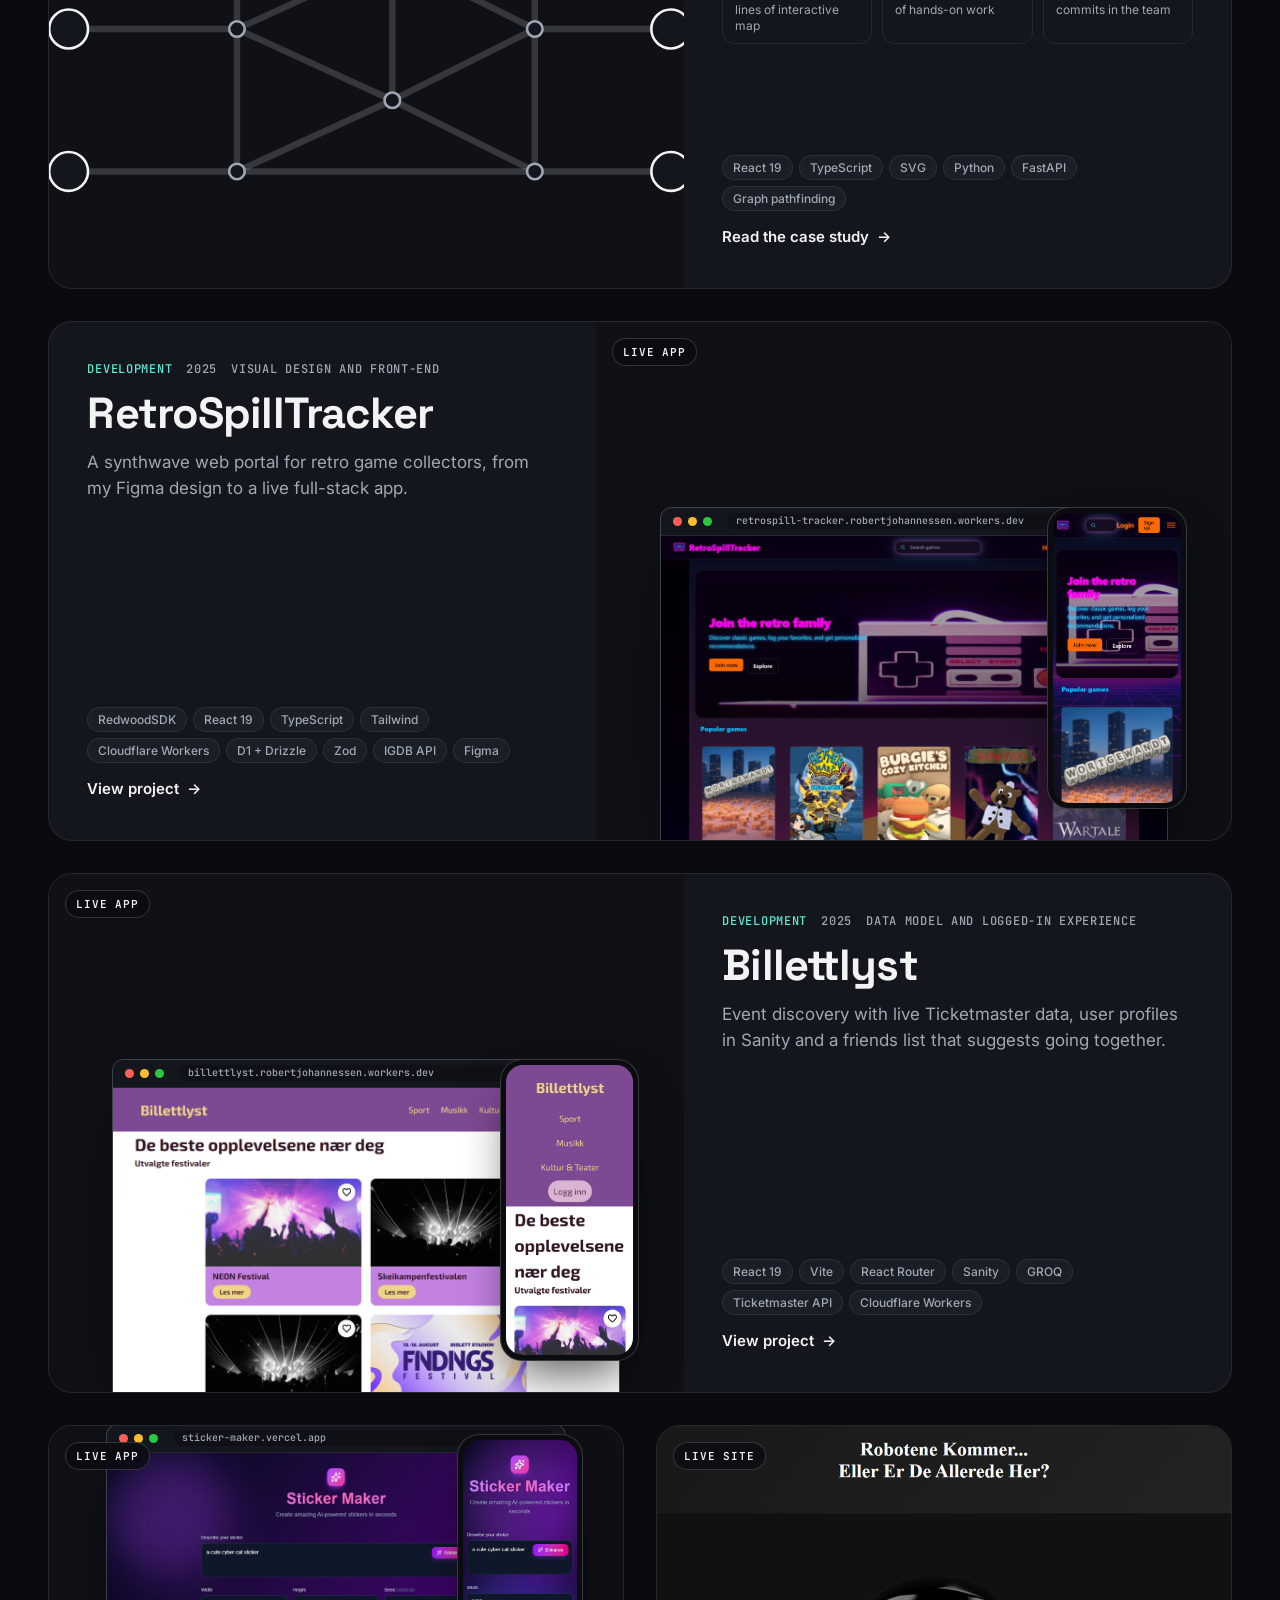
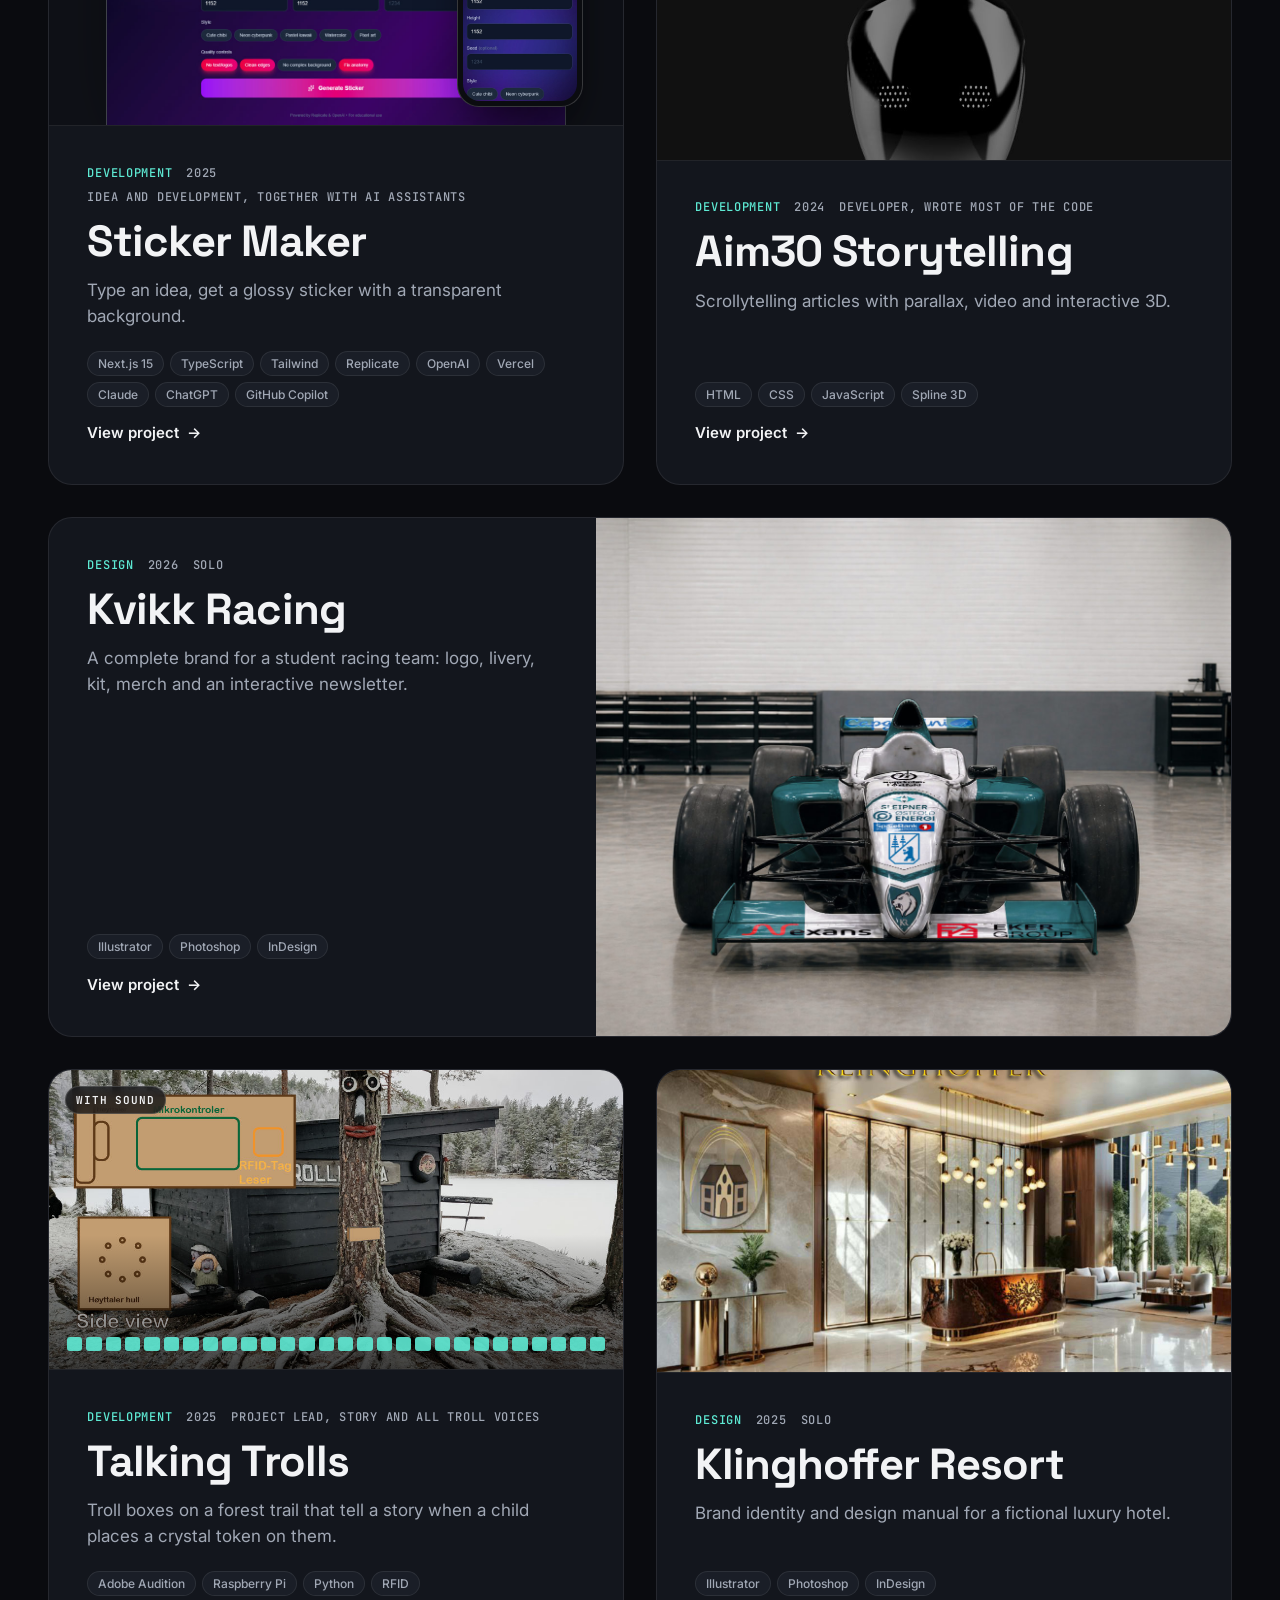
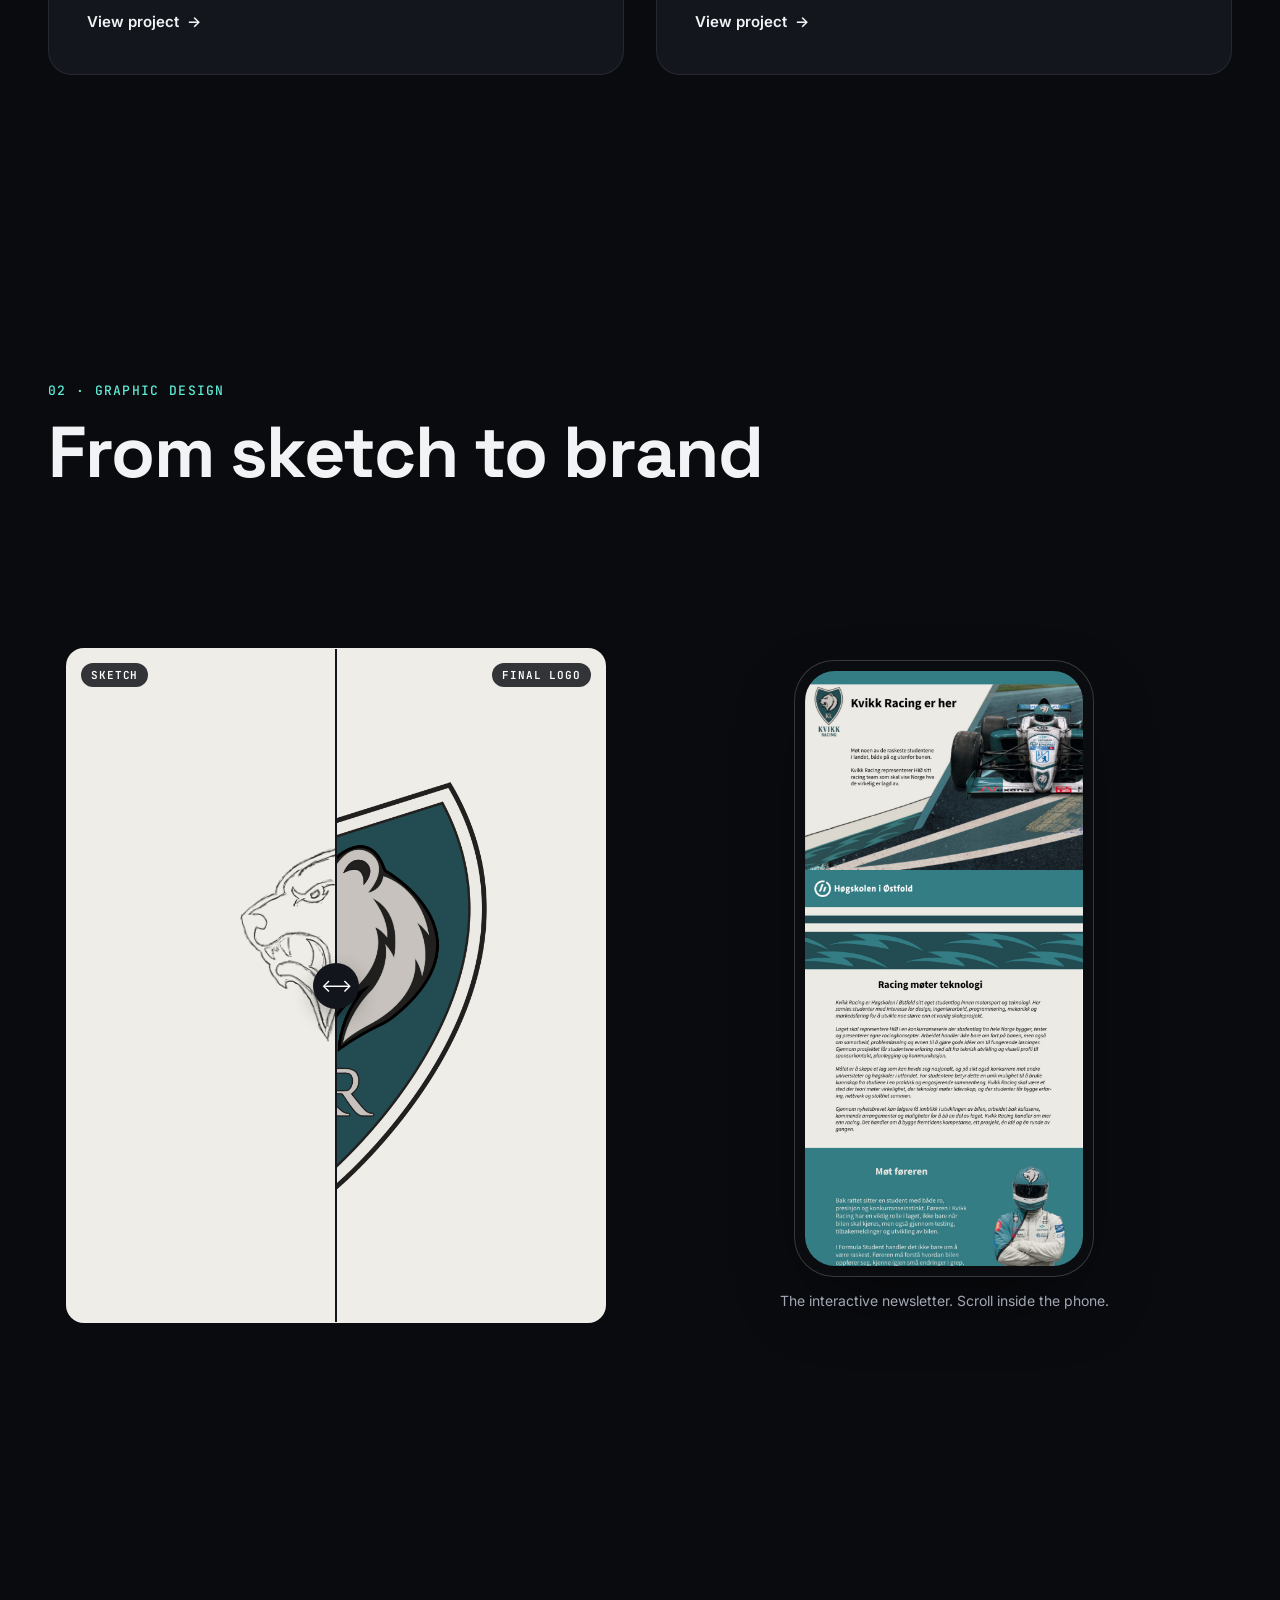
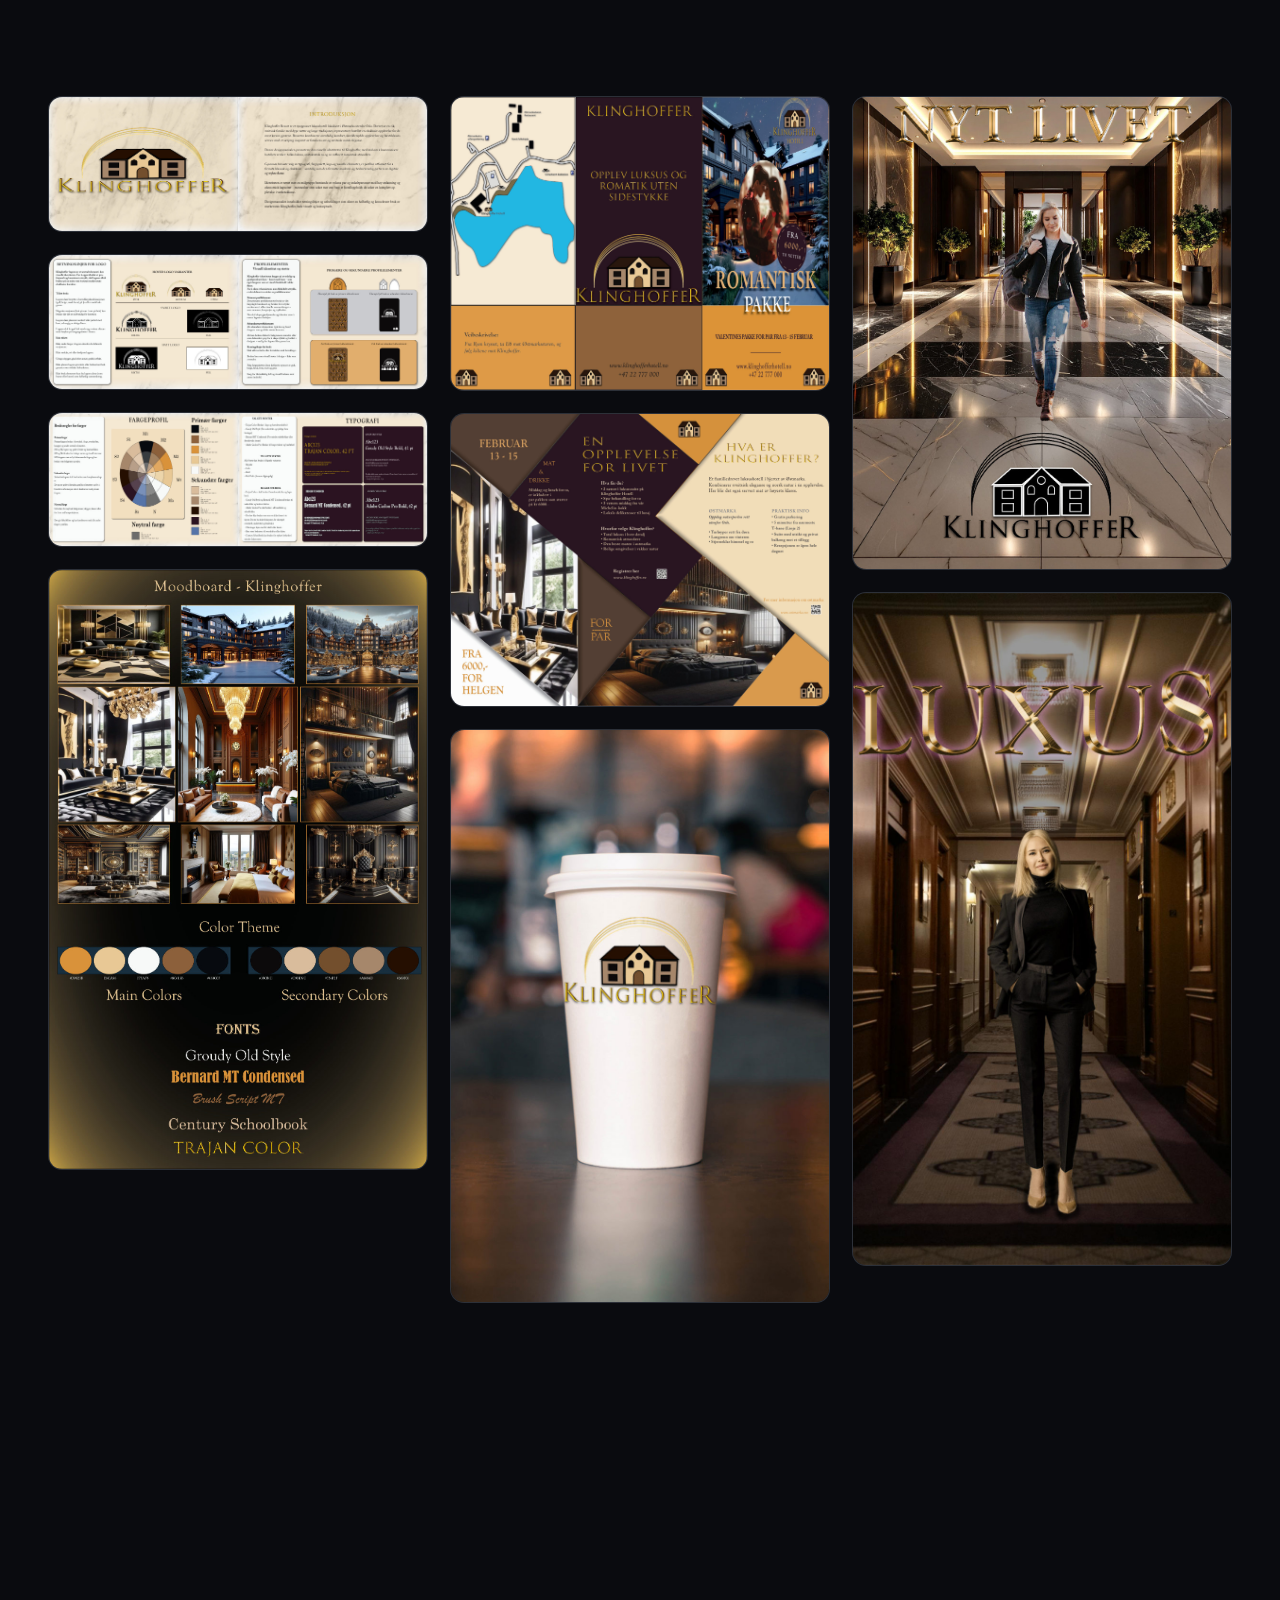
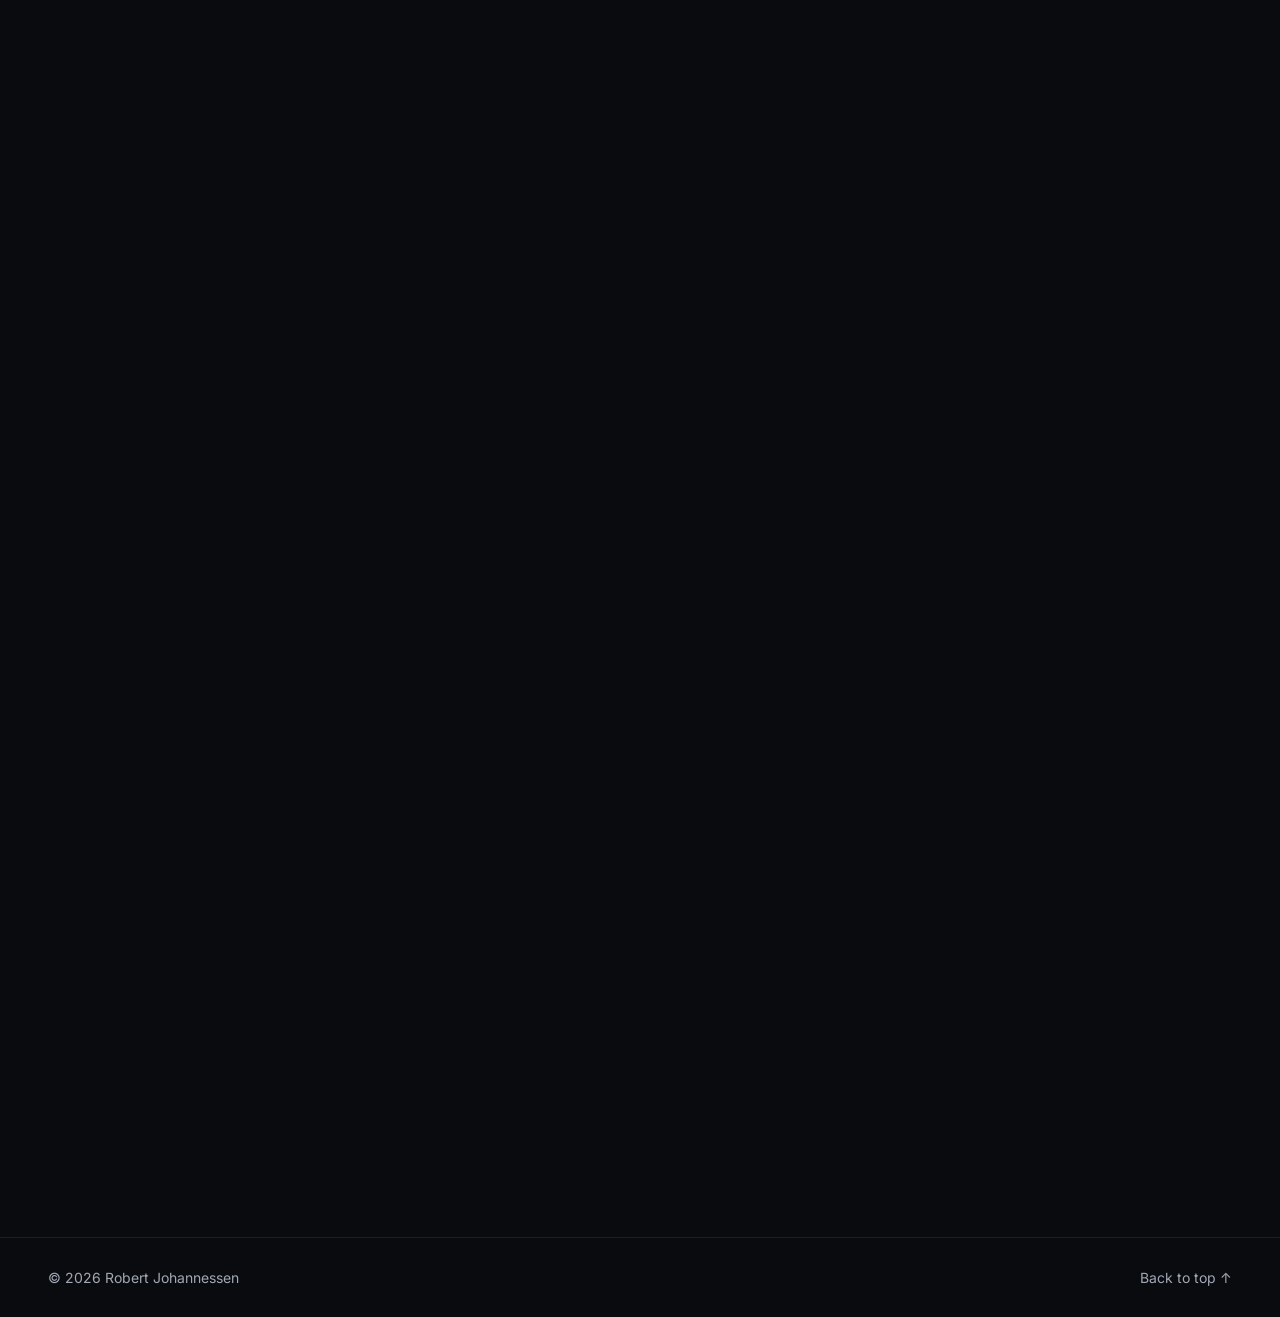
==== commit 839132c6: "Describe Bachelor and Aim30 contributions without percentages" ====
--- a/index.html
+++ b/index.html
@@ -13,7 +13,7 @@
 <link rel="preconnect" href="https://fonts.googleapis.com">
 <link rel="preconnect" href="https://fonts.gstatic.com" crossorigin>
 <link href="https://fonts.googleapis.com/css2?family=Inter:wght@400;500;600&family=JetBrains+Mono:wght@500&family=Space+Grotesk:wght@500;600;700&display=swap" rel="stylesheet">
-<link rel="stylesheet" href="css/style.css?v=8">
+<link rel="stylesheet" href="css/style.css?v=9">
 <script>
   // Apply the saved theme before first paint to avoid a flash
   try { const t = localStorage.getItem('theme'); if (t) document.documentElement.dataset.theme = t; } catch (e) {}
@@ -136,7 +136,7 @@
   <button type="button" class="lb-btn lb-next" aria-label="Next image">›</button>
 </div>
 
-<script src="js/data.js?v=8"></script>
-<script src="js/main.js?v=8"></script>
+<script src="js/data.js?v=9"></script>
+<script src="js/main.js?v=9"></script>
 </body>
 </html>
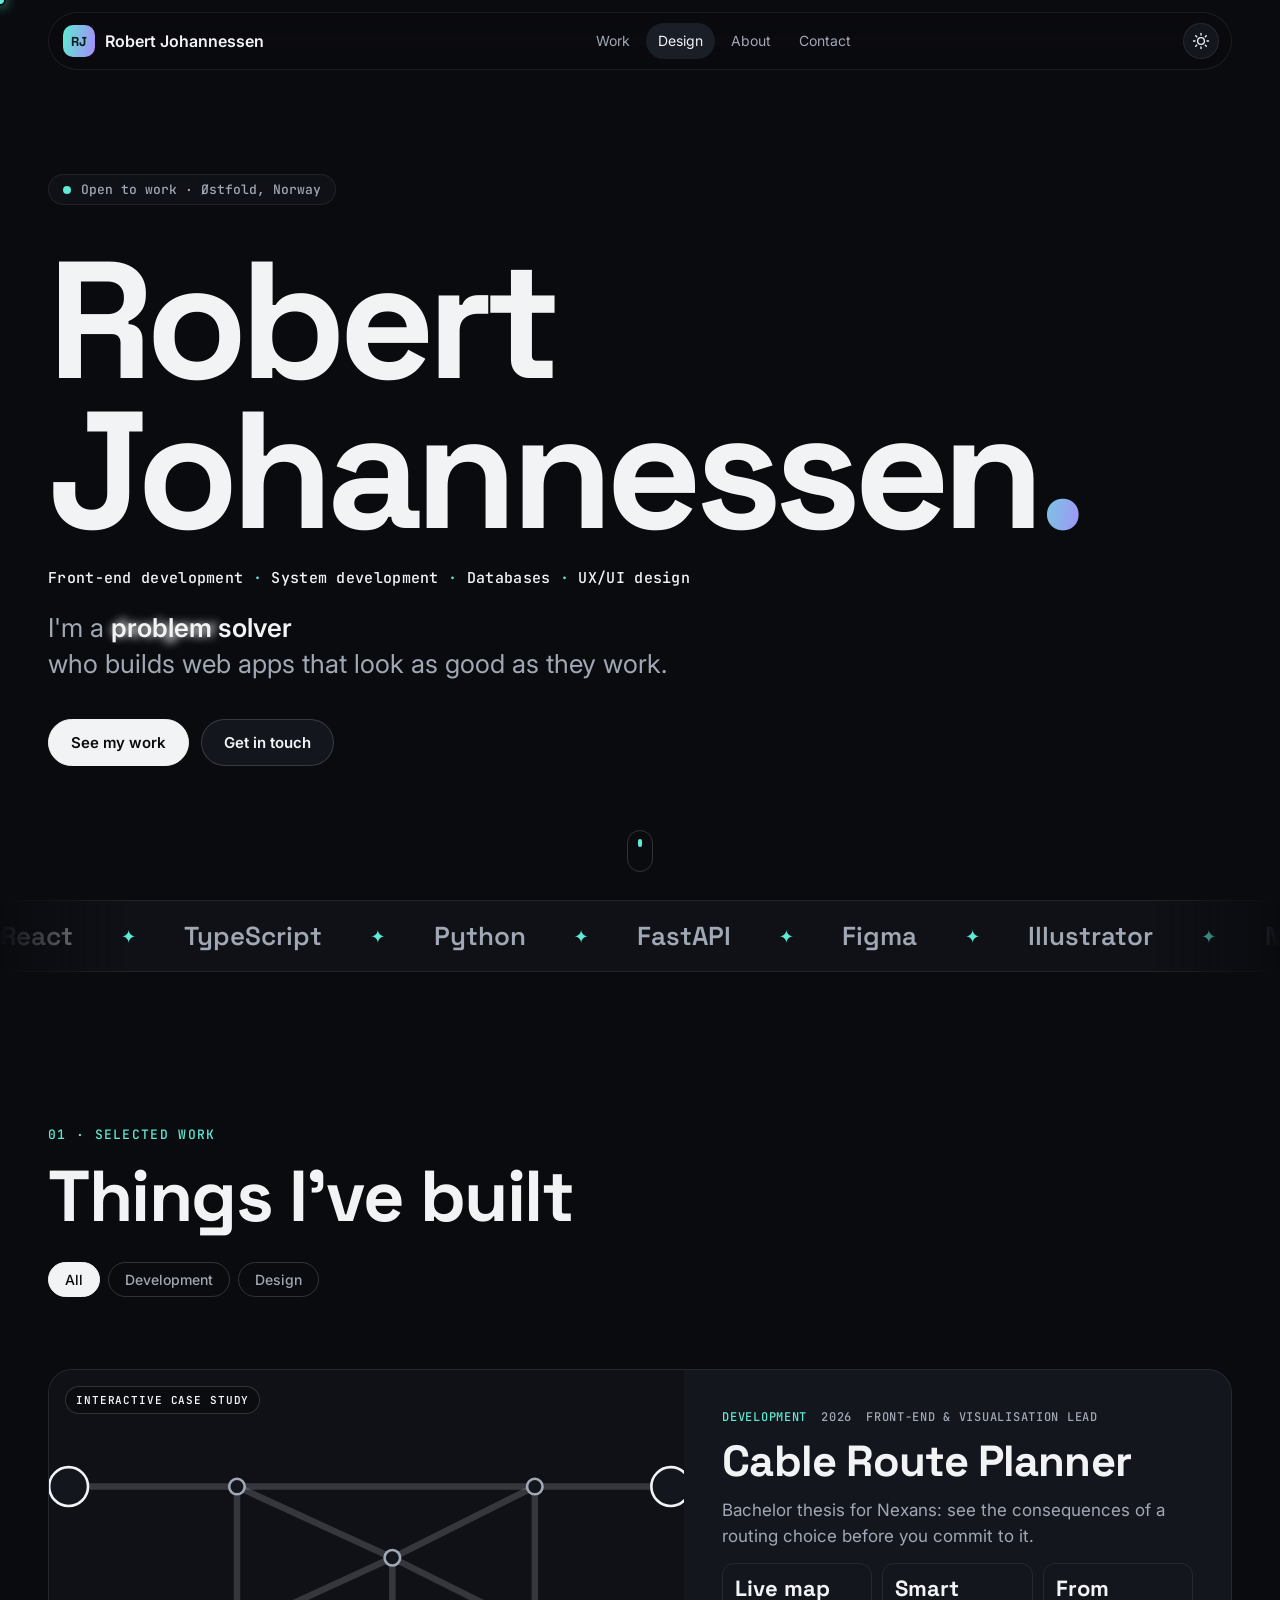
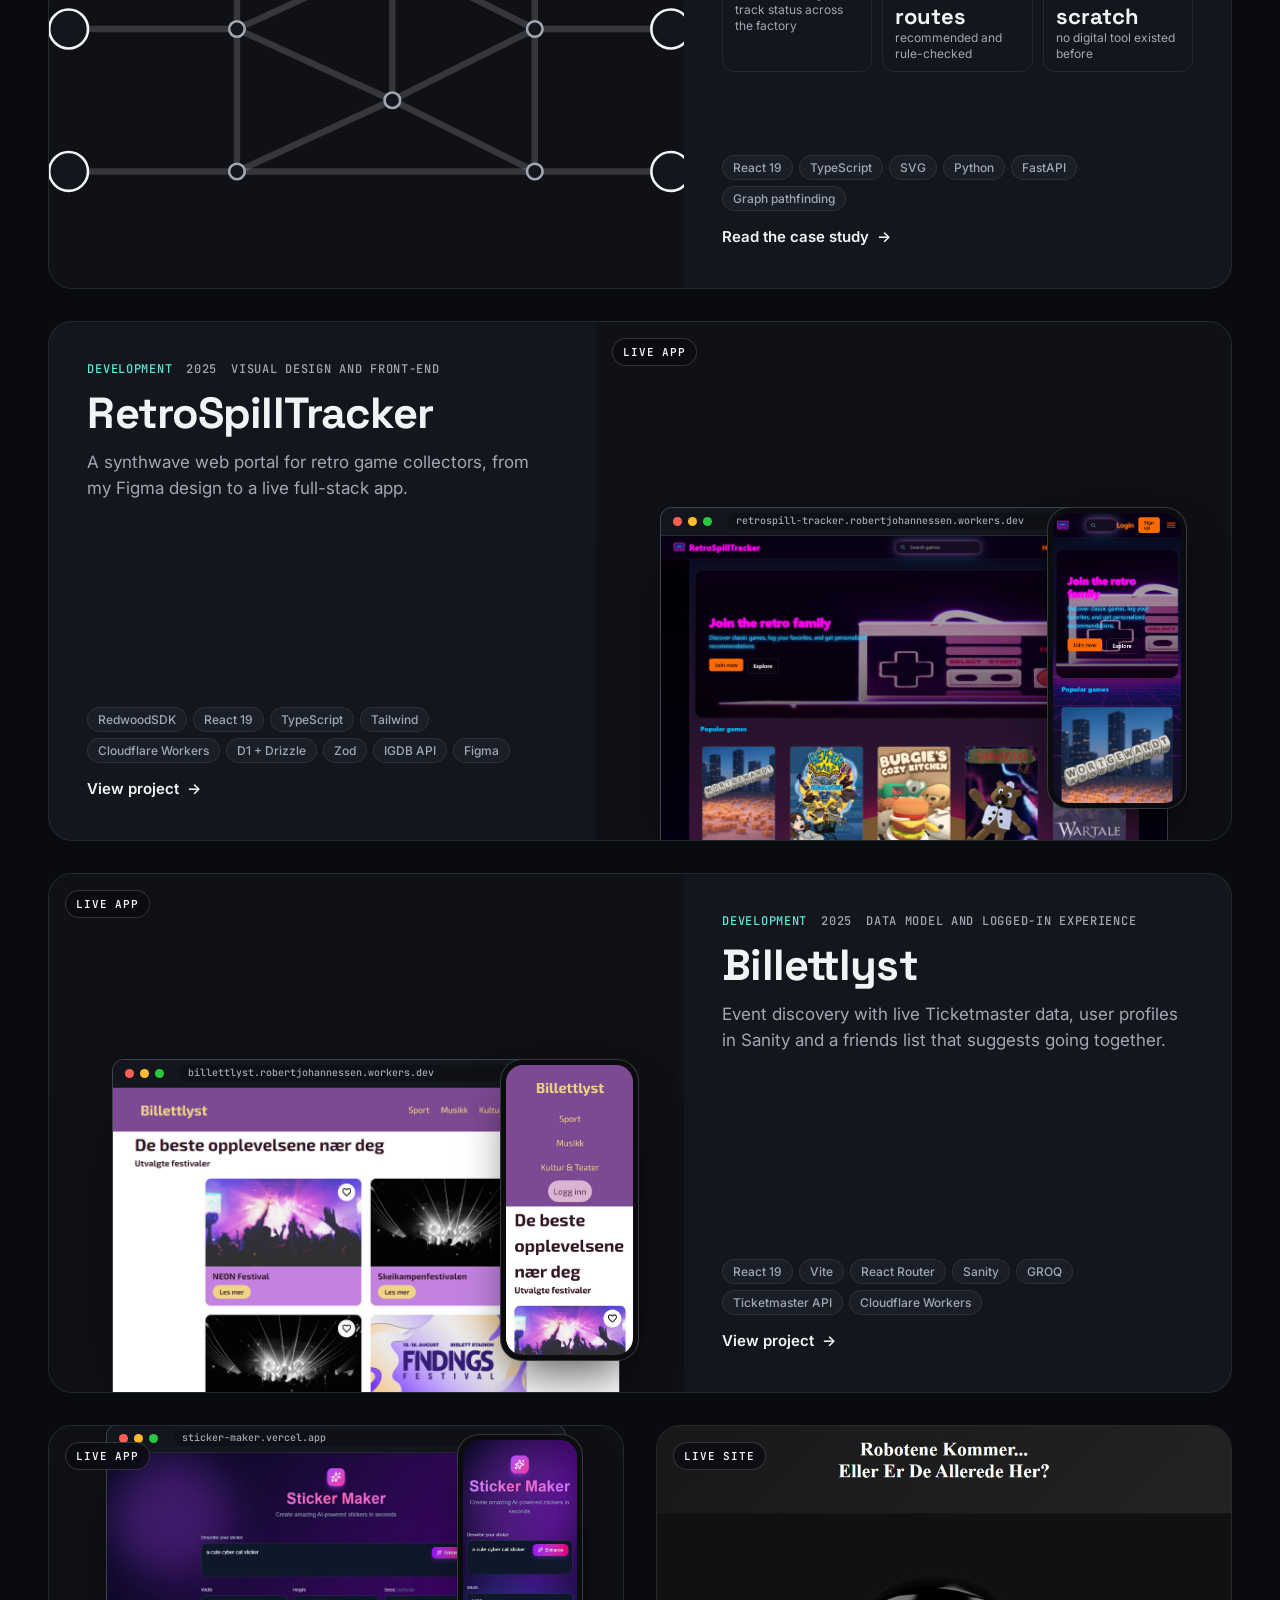
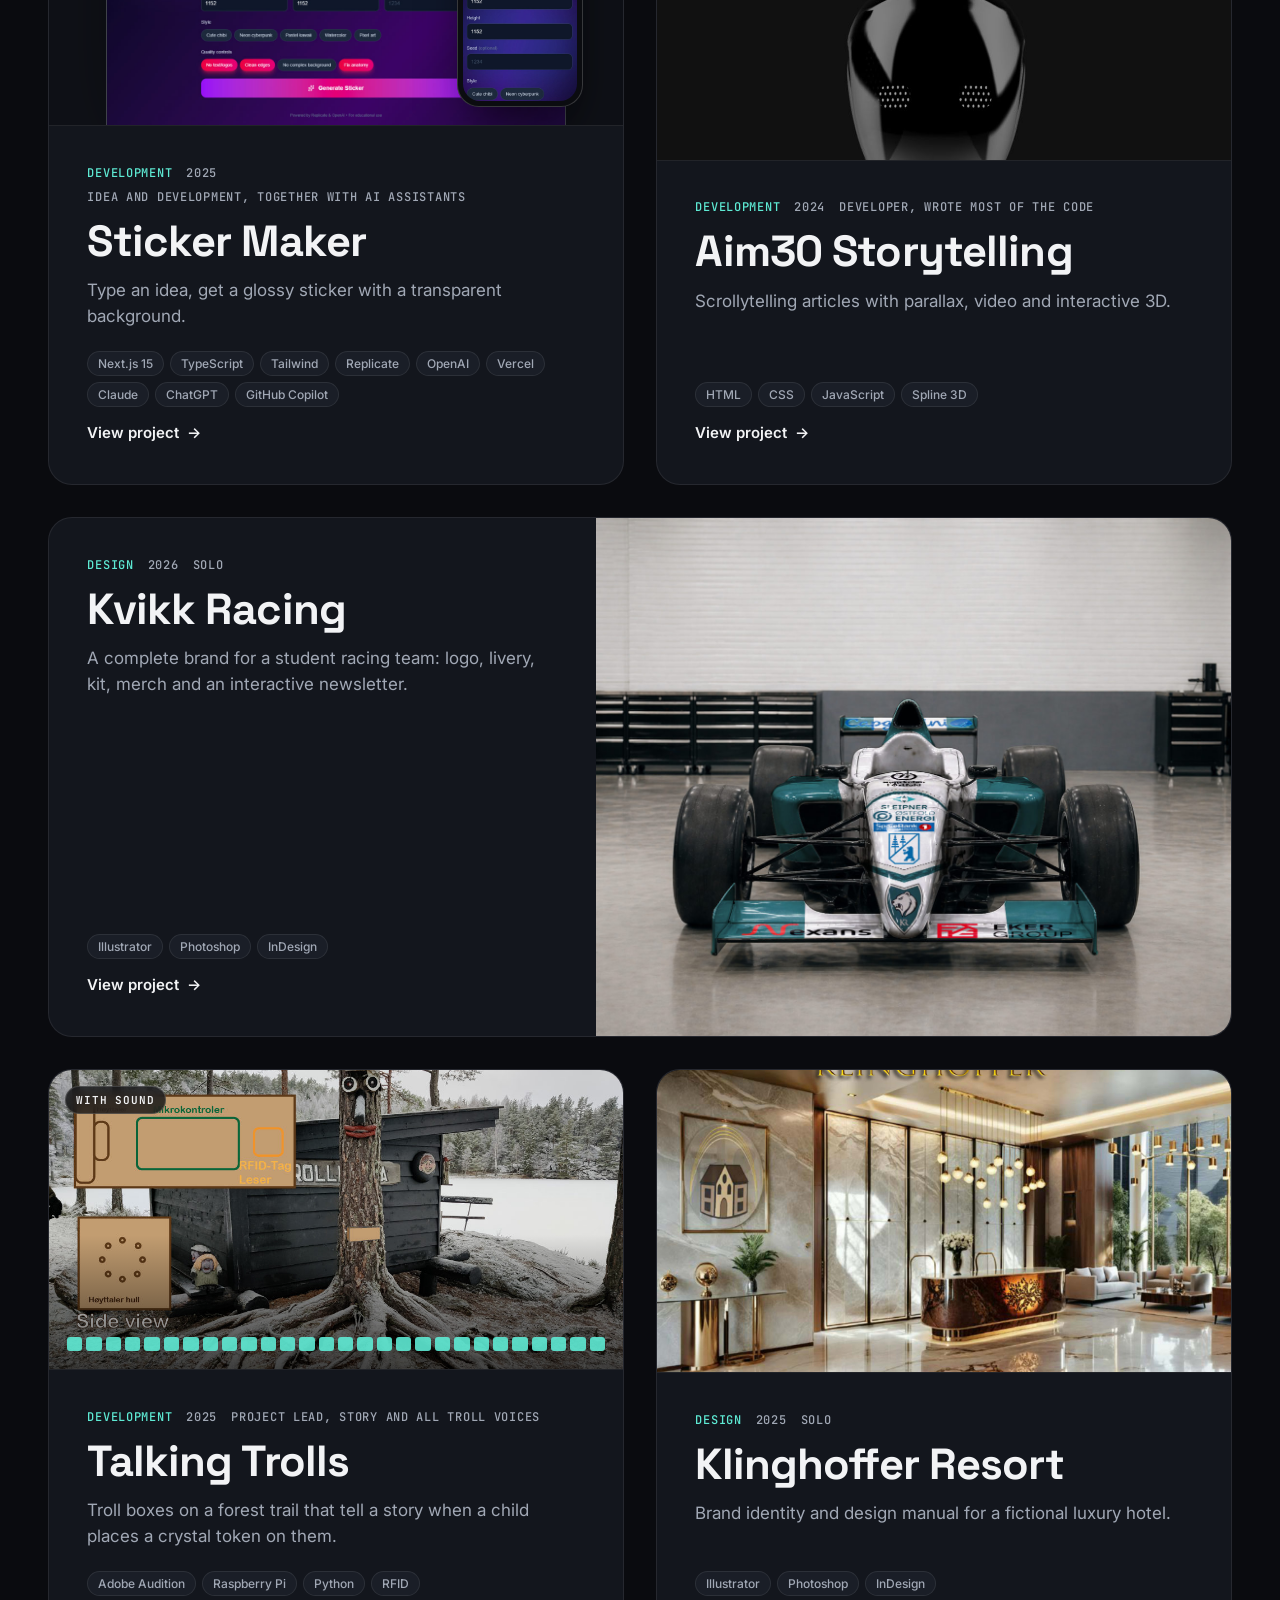
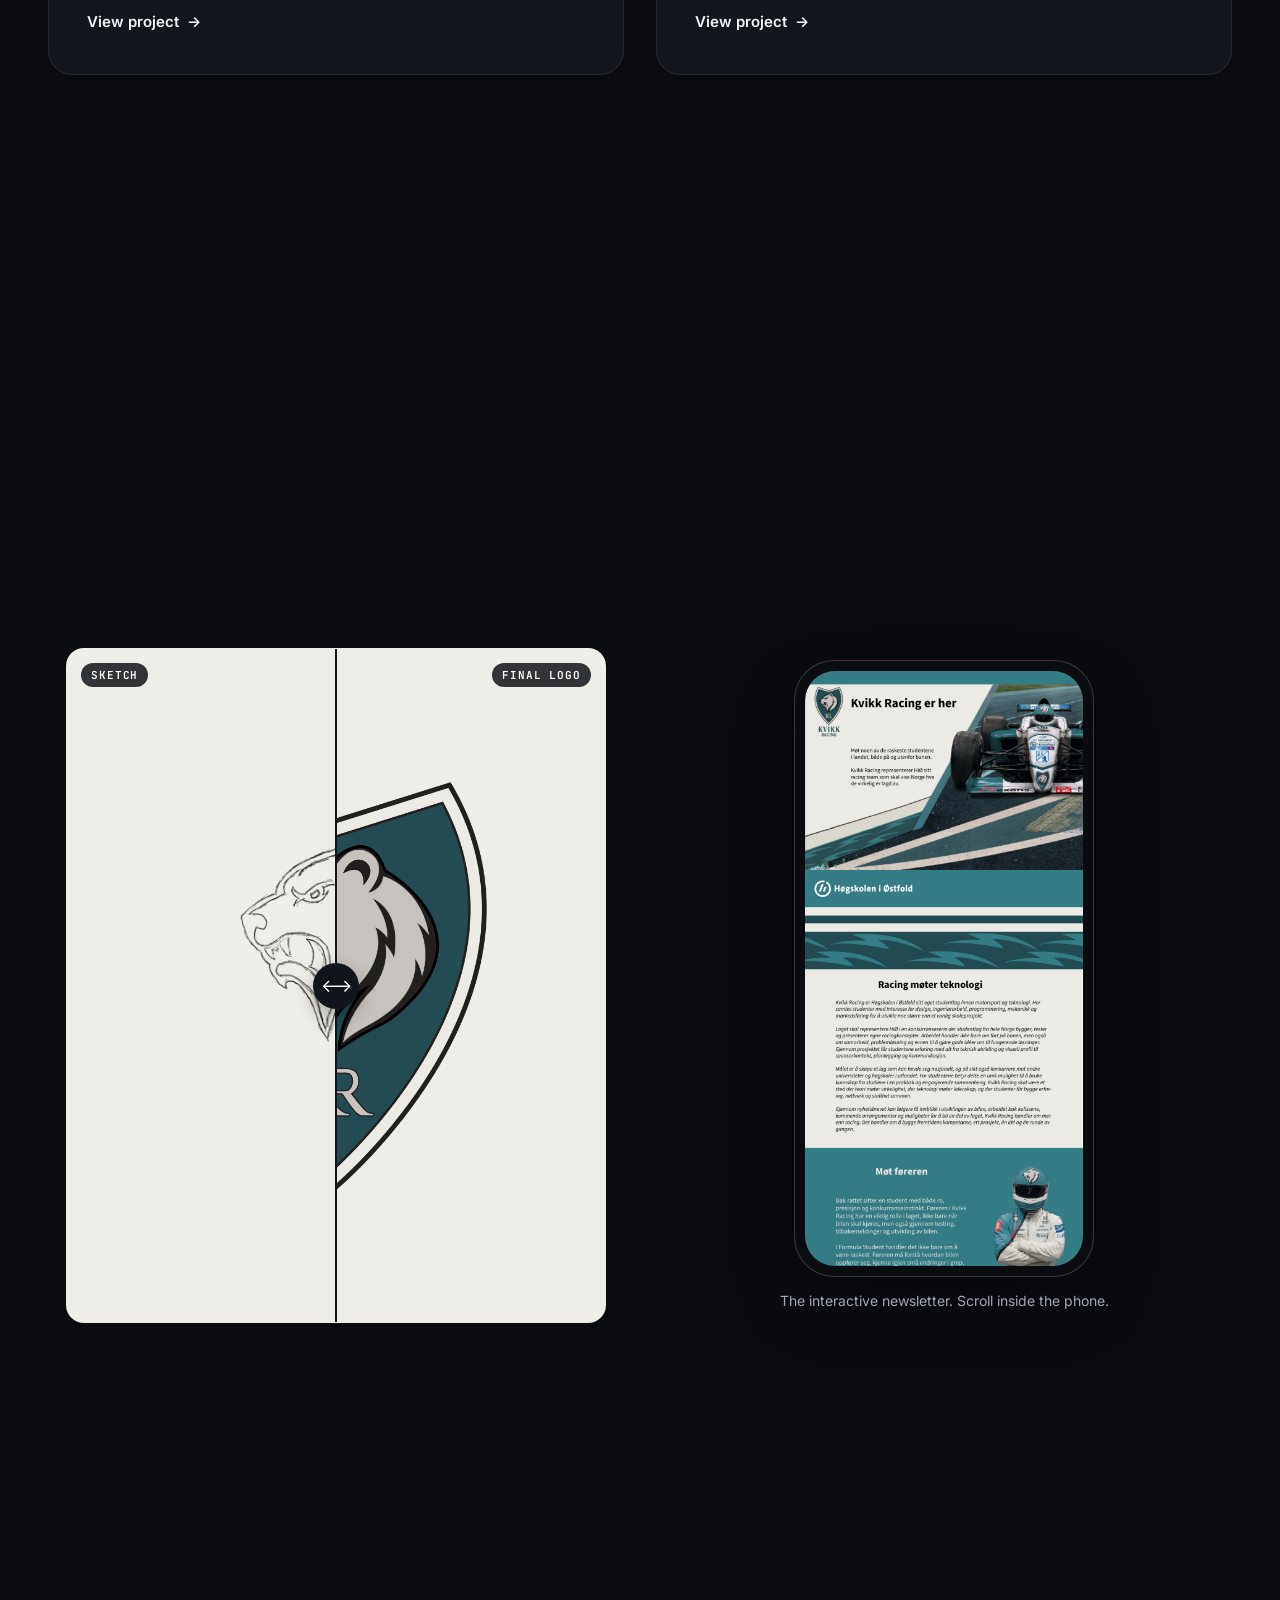
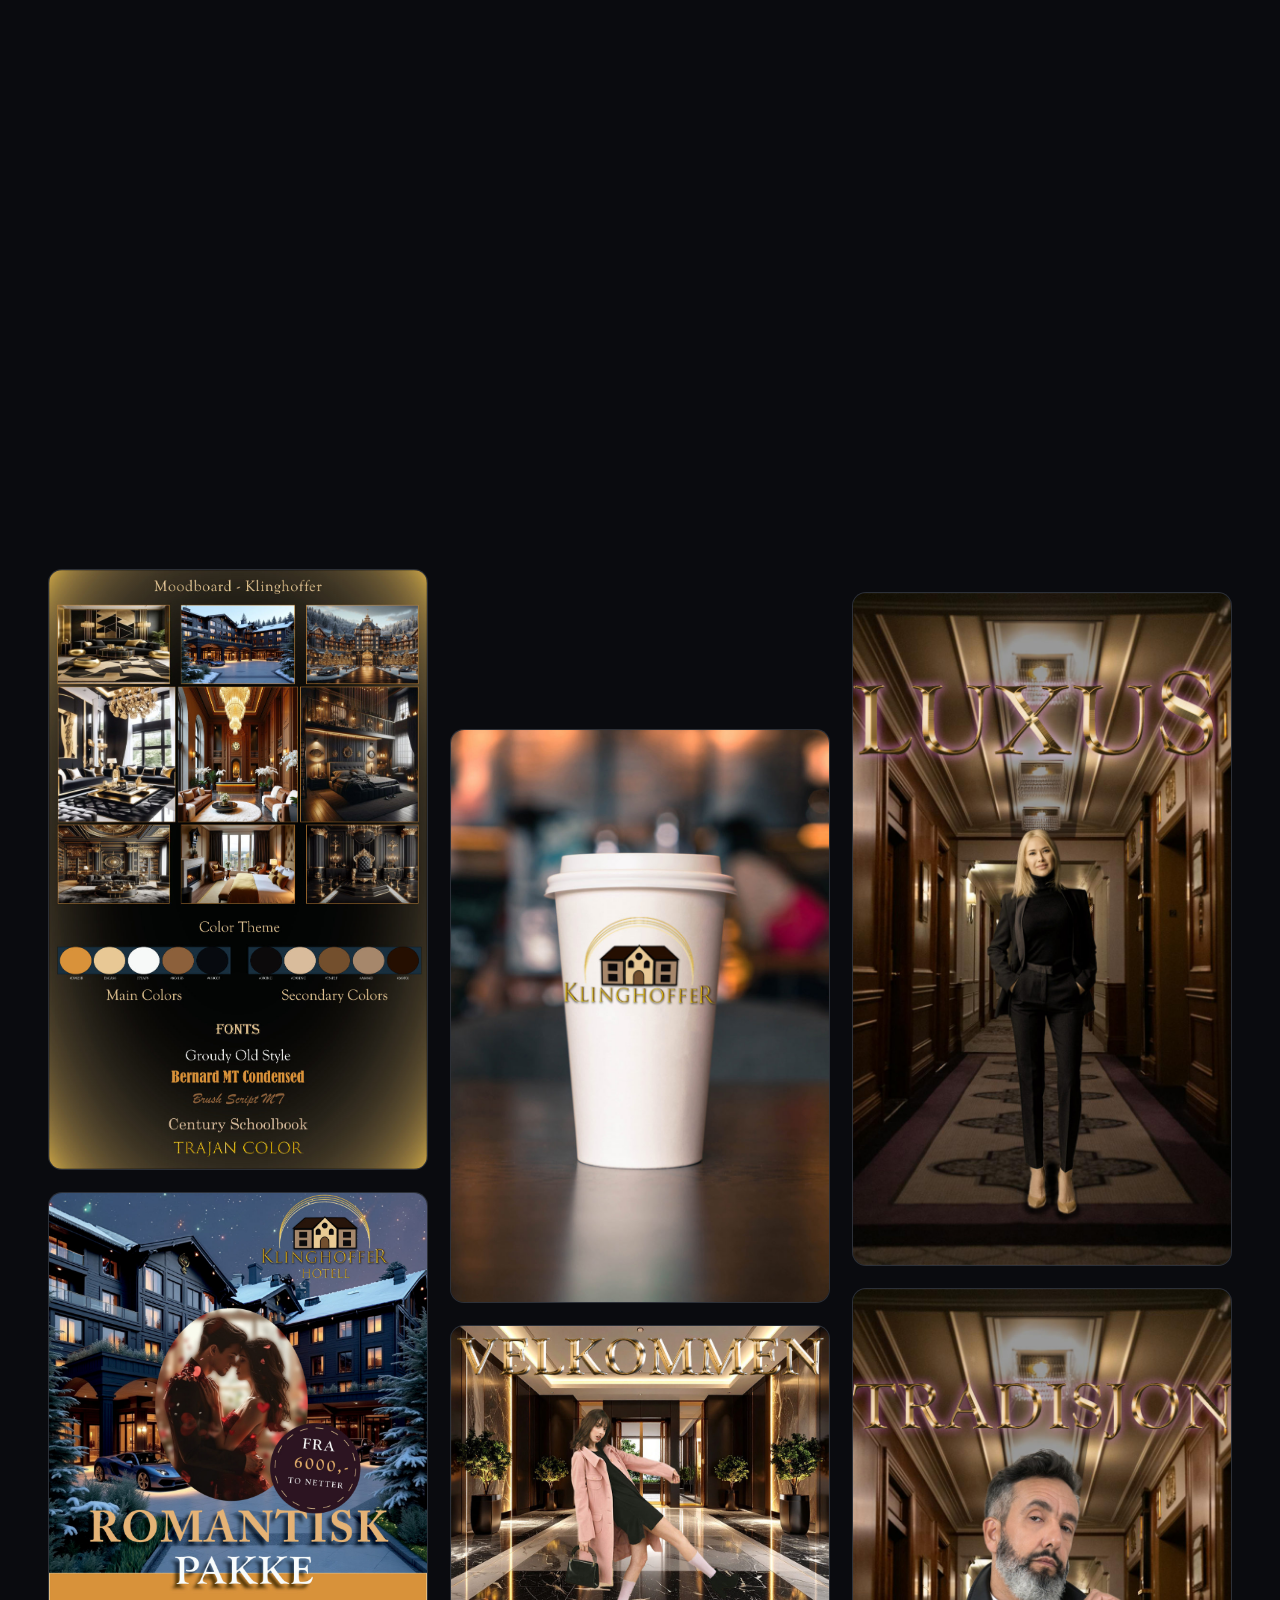
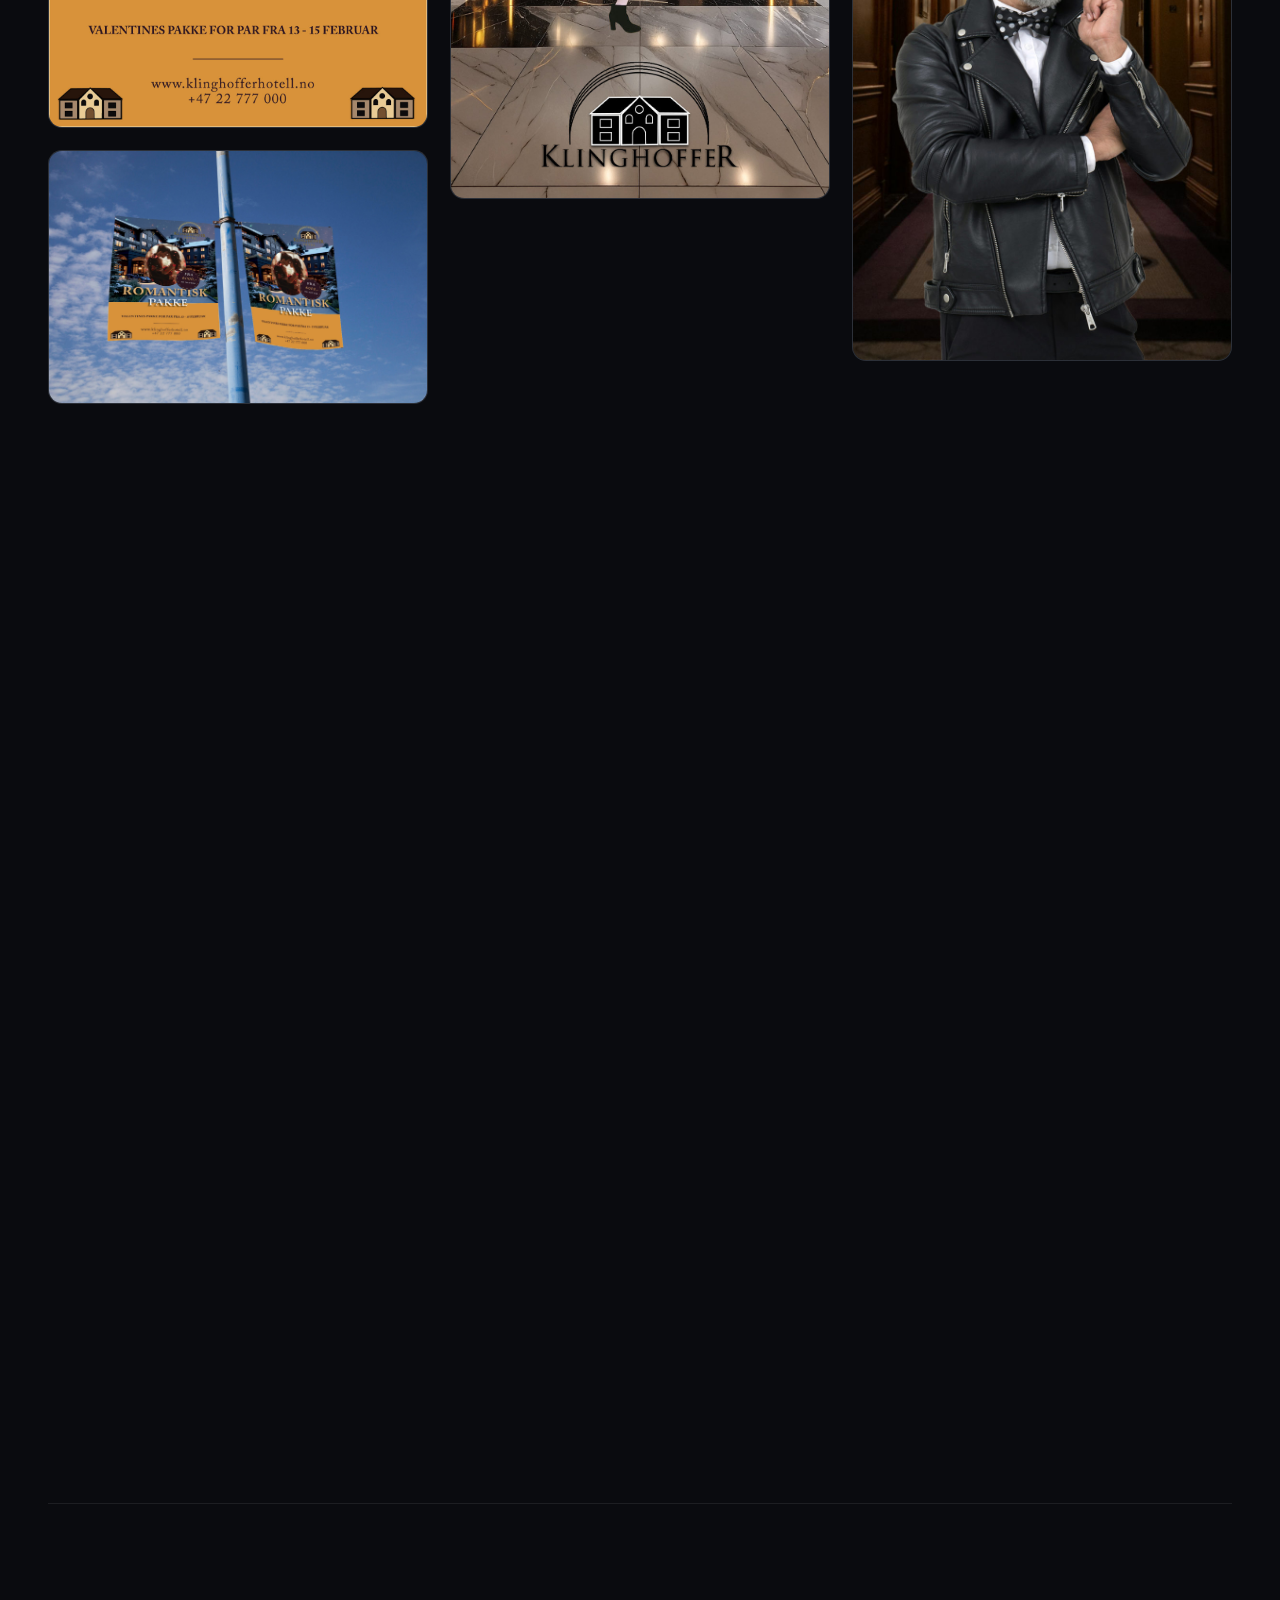
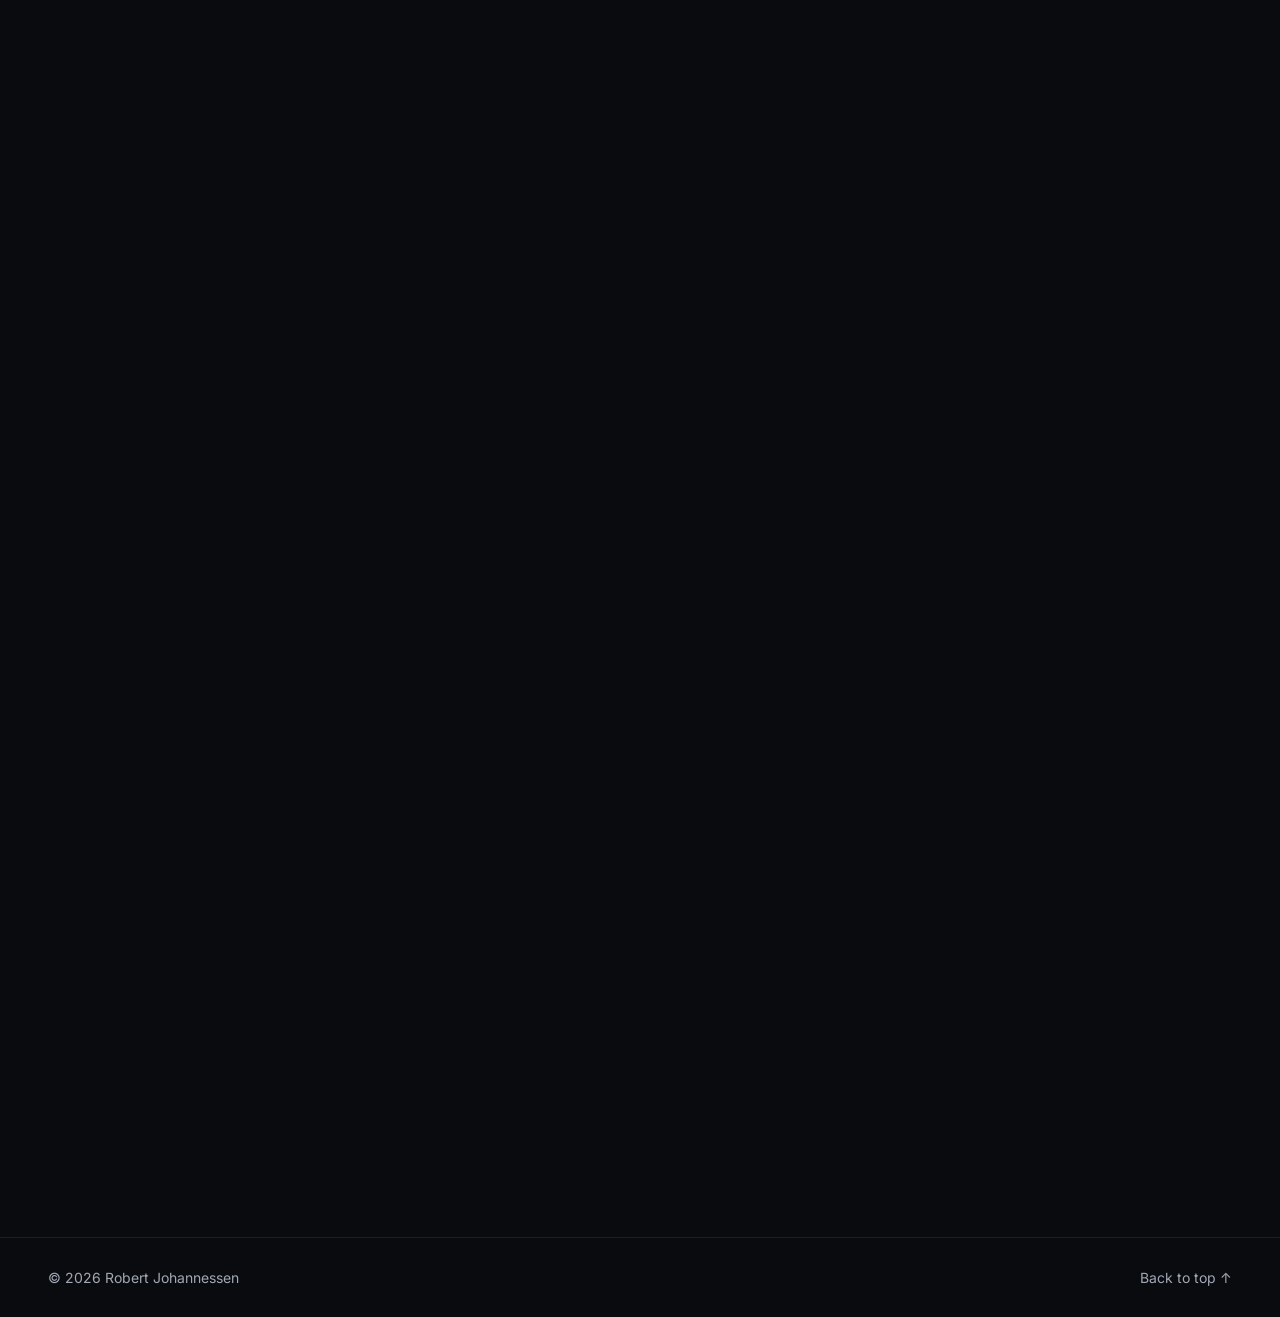
==== commit 1b73d88a: "Add focus areas under the name, database skills and solution stats for the bachelor card" ====
--- a/index.html
+++ b/index.html
@@ -13,7 +13,7 @@
 <link rel="preconnect" href="https://fonts.googleapis.com">
 <link rel="preconnect" href="https://fonts.gstatic.com" crossorigin>
 <link href="https://fonts.googleapis.com/css2?family=Inter:wght@400;500;600&family=JetBrains+Mono:wght@500&family=Space+Grotesk:wght@500;600;700&display=swap" rel="stylesheet">
-<link rel="stylesheet" href="css/style.css?v=9">
+<link rel="stylesheet" href="css/style.css?v=11">
 <script>
   // Apply the saved theme before first paint to avoid a flash
   try { const t = localStorage.getItem('theme'); if (t) document.documentElement.dataset.theme = t; } catch (e) {}
@@ -46,6 +46,7 @@
         <span class="line reveal">Robert</span>
         <span class="line reveal">Johannessen<span class="accent">.</span></span>
       </h1>
+      <p class="hero-areas reveal"><span class="ha-in"><span>Front-end development</span><span>System development</span><span>Databases</span><span>UX/UI design</span></span></p>
       <p class="hero-sub reveal">I'm a <span class="rotator" aria-live="off"><span>developer</span><span>designer</span><span>problem solver</span></span><br>who builds web apps that look as good as they work.</p>
       <div class="hero-cta reveal">
         <a class="btn primary magnetic" href="#work">See my work</a>
@@ -136,7 +137,7 @@
   <button type="button" class="lb-btn lb-next" aria-label="Next image">›</button>
 </div>
 
-<script src="js/data.js?v=9"></script>
-<script src="js/main.js?v=9"></script>
+<script src="js/data.js?v=11"></script>
+<script src="js/main.js?v=11"></script>
 </body>
 </html>
--- a/css/style.css
+++ b/css/style.css
@@ -135,6 +135,11 @@
 @keyframes pulse { 70% { box-shadow: 0 0 0 10px transparent; } 100% { box-shadow: 0 0 0 0 transparent; } }
 .hero-title { font-size: clamp(56px, 13vw, 190px); line-height: .9; margin: 28px 0 28px; font-weight: 700; letter-spacing: -.045em; }
 .hero-title .line { display: block; }
+/* Each item starts with a dot; the inner row is shifted left and clipped so a dot never starts or ends a line */
+.hero-areas { overflow: hidden; margin: -6px 0 22px; font: 500 clamp(12px, 1.4vw, 15px) var(--mono); color: var(--text); letter-spacing: .02em; }
+.hero-areas .ha-in { display: flex; flex-wrap: wrap; row-gap: 4px; margin-left: -28px; }
+.hero-areas .ha-in span { white-space: nowrap; }
+.hero-areas .ha-in span::before { content: "·"; display: inline-block; width: 28px; text-align: center; color: var(--accent); }
 .hero-sub { font-size: clamp(18px, 2.4vw, 26px); color: var(--muted); max-width: 680px; line-height: 1.4; }
 /* Words share one grid cell on the text baseline and cross-fade, so nothing is clipped or floats */
 .rotator { display: inline-grid; color: var(--text); font-weight: 600; }
@@ -367,7 +372,9 @@
   .projects { grid-template-columns: 1fr; }
   .nav nav { display: none; }
   .brand-name { font-size: 15px; }
-  .stats b { font-size: 18px; }
+  .stats { grid-template-columns: 1fr; gap: 8px; }
+  .stats div { display: flex; align-items: baseline; gap: 10px; }
+  .stats b { font-size: 17px; white-space: nowrap; }
   .devices { padding: 10% 6% 0; }
   .phone { right: 5%; width: 26%; border-radius: 16px; padding: 3px; }
   .phone img { border-radius: 13px; }
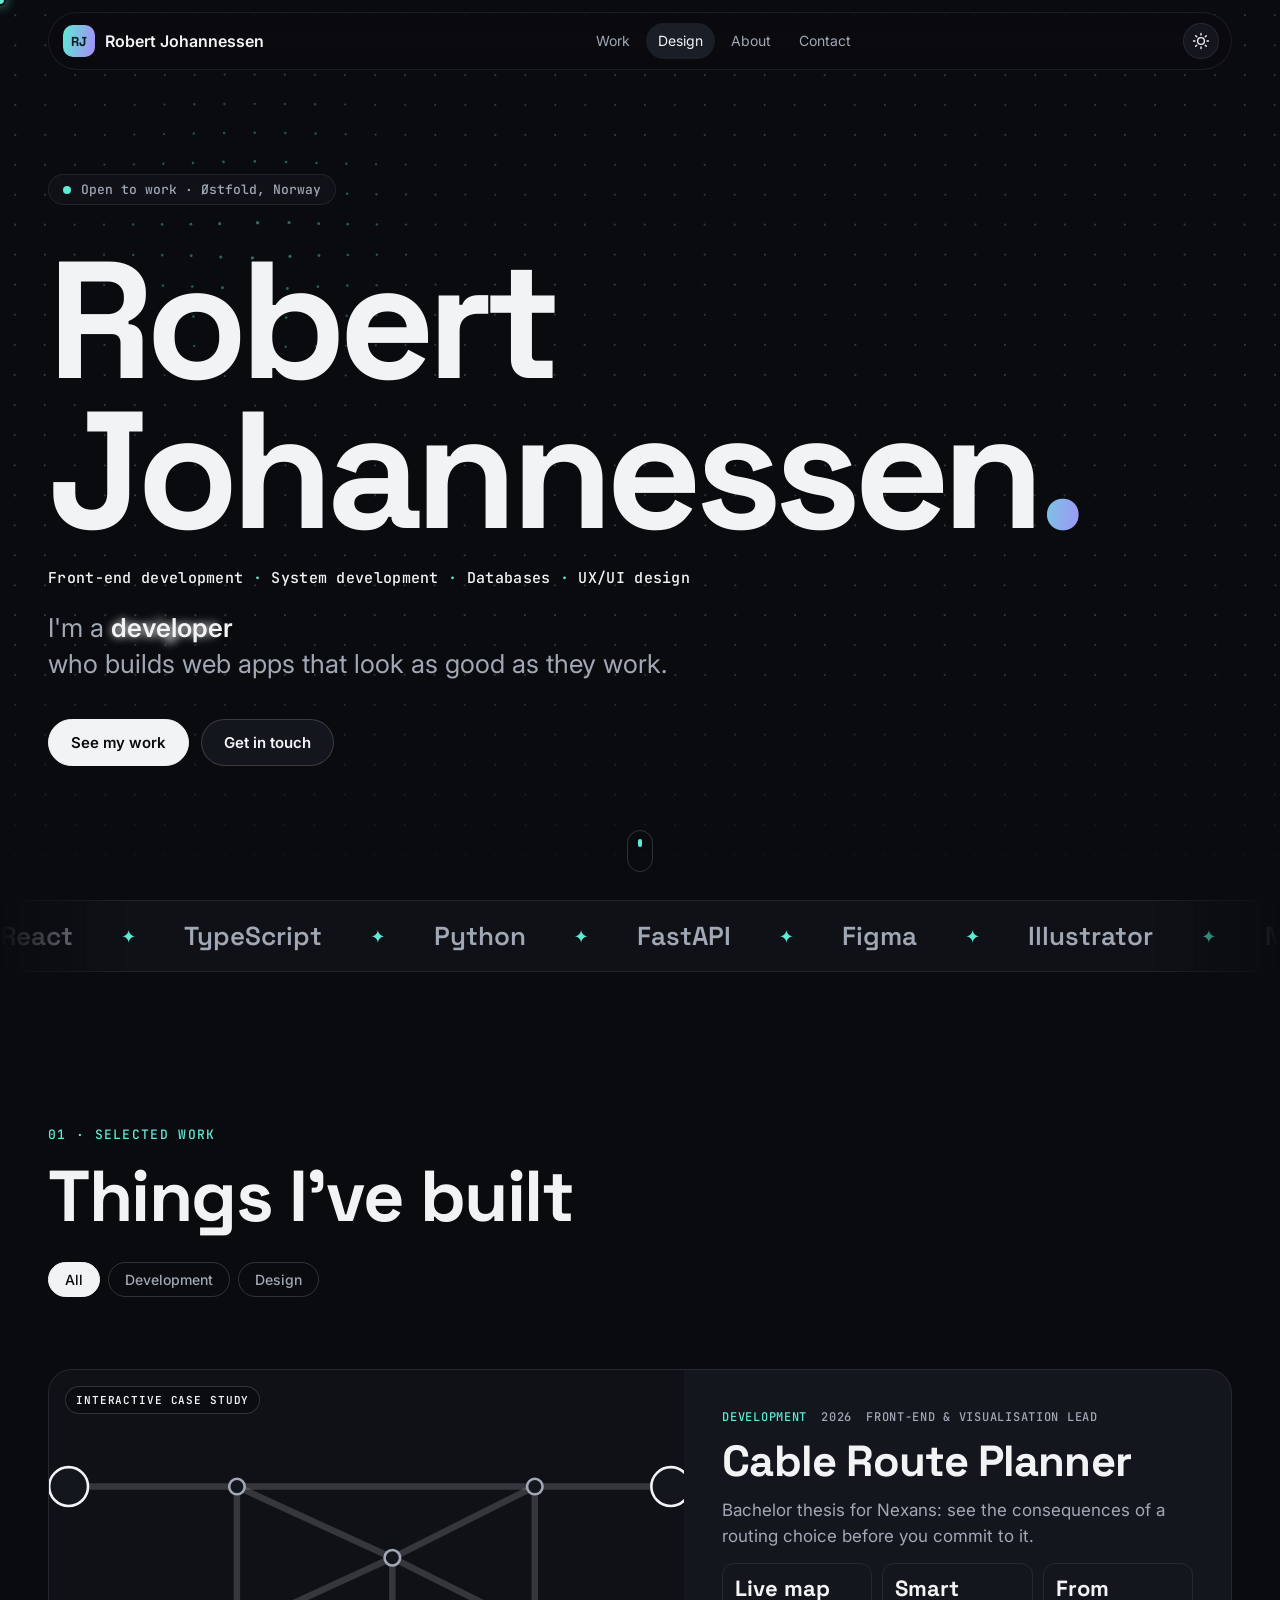
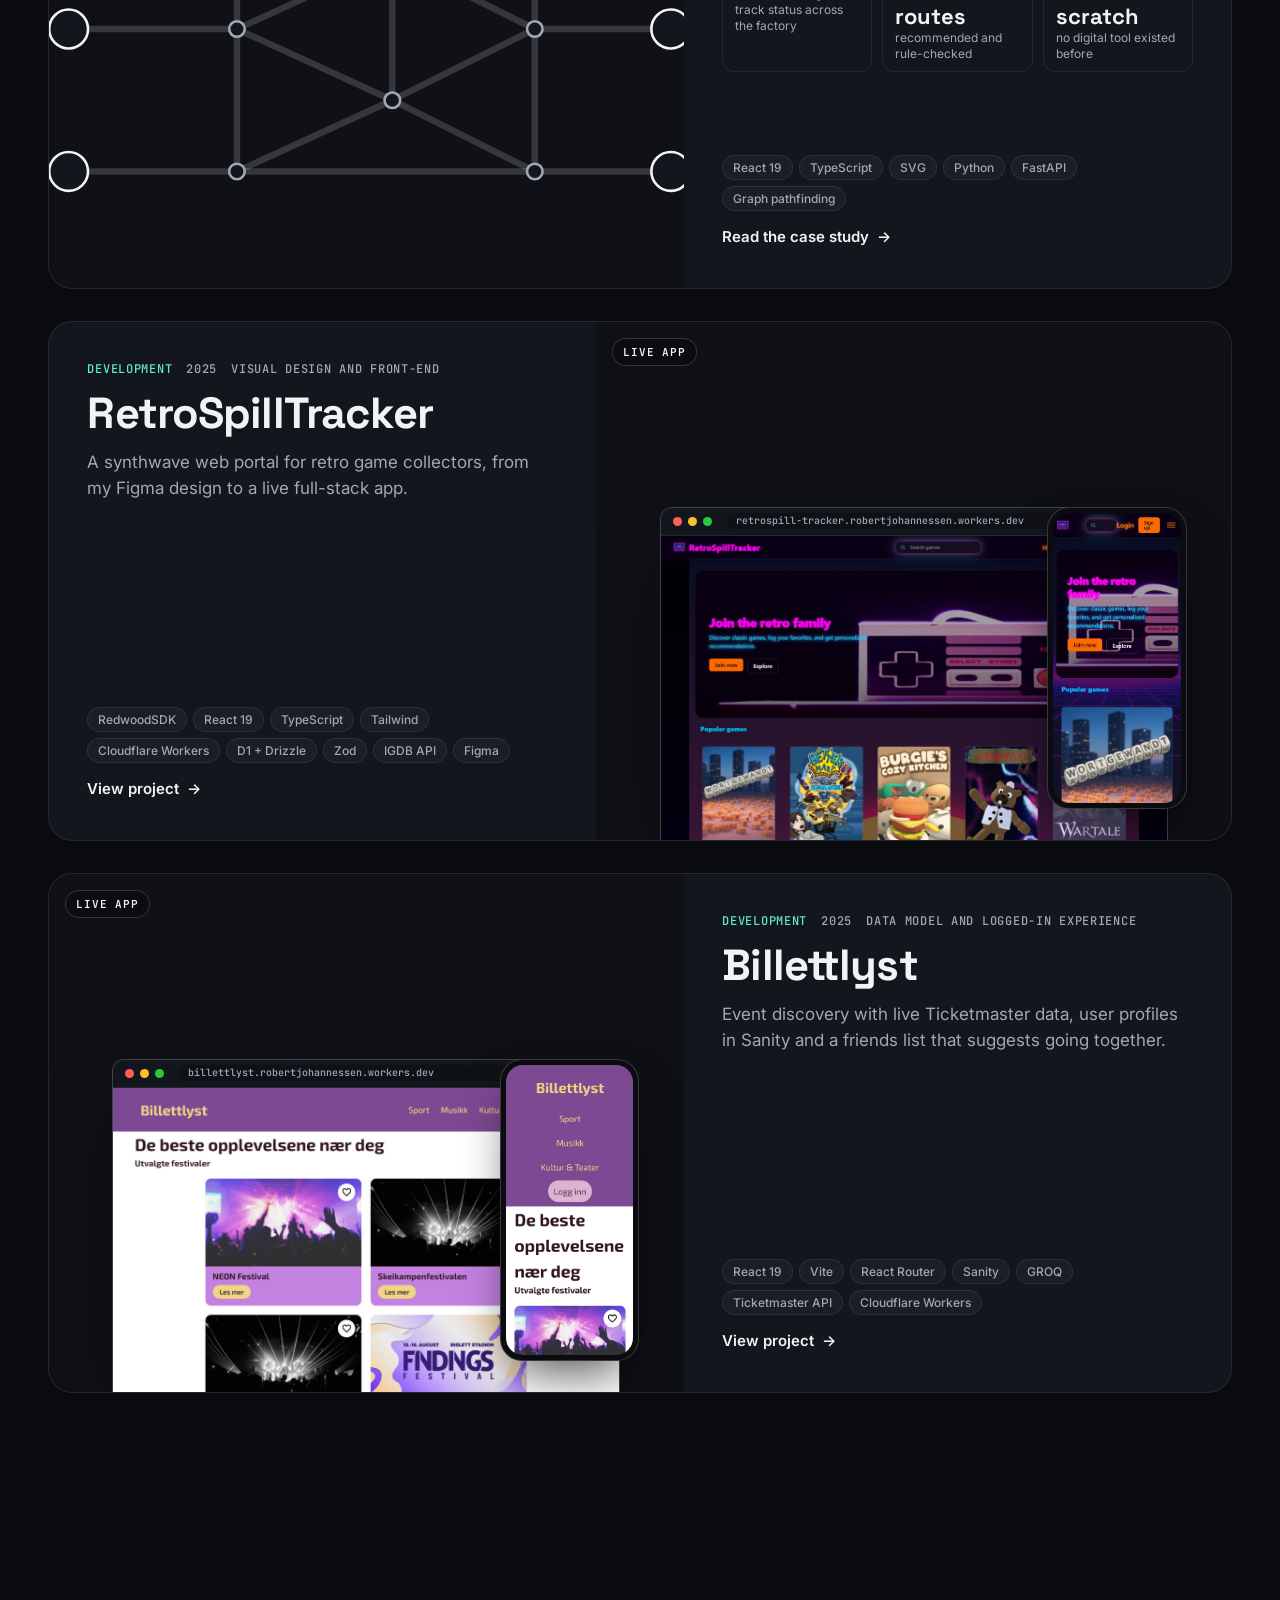
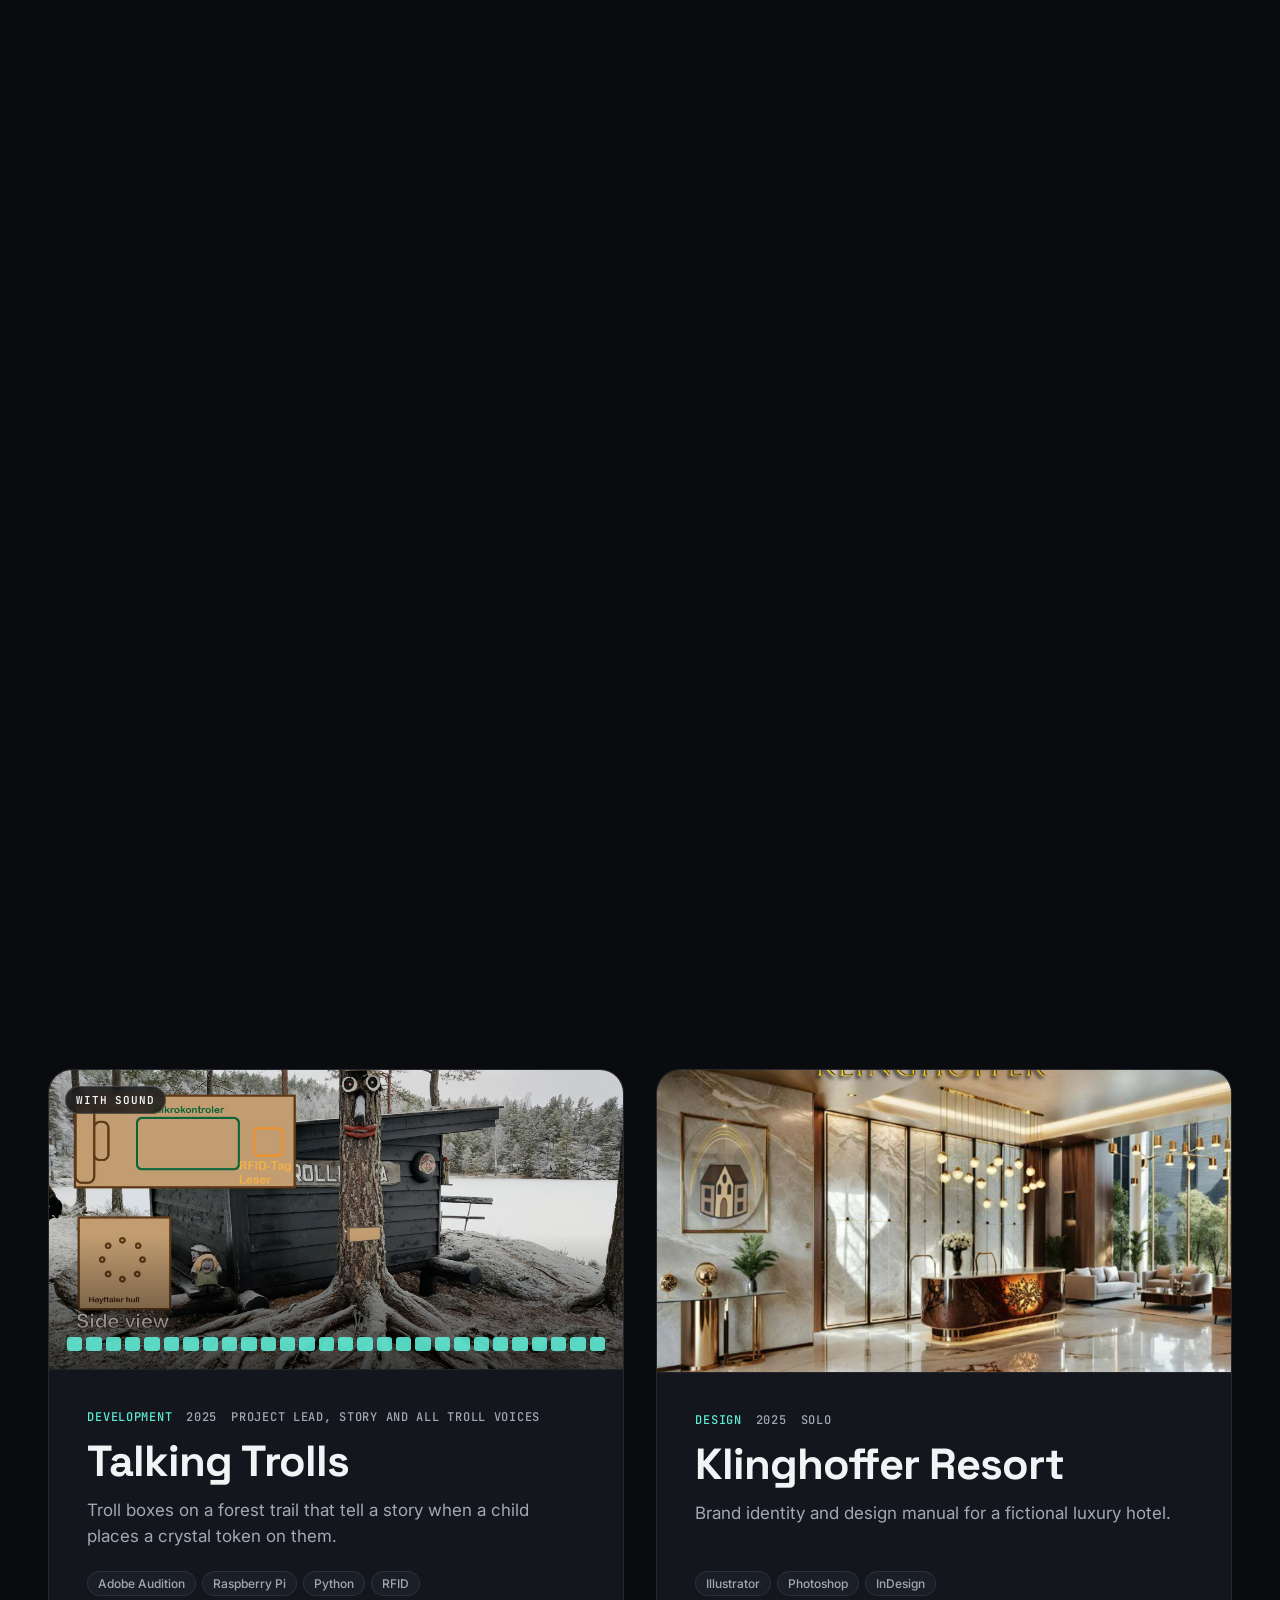
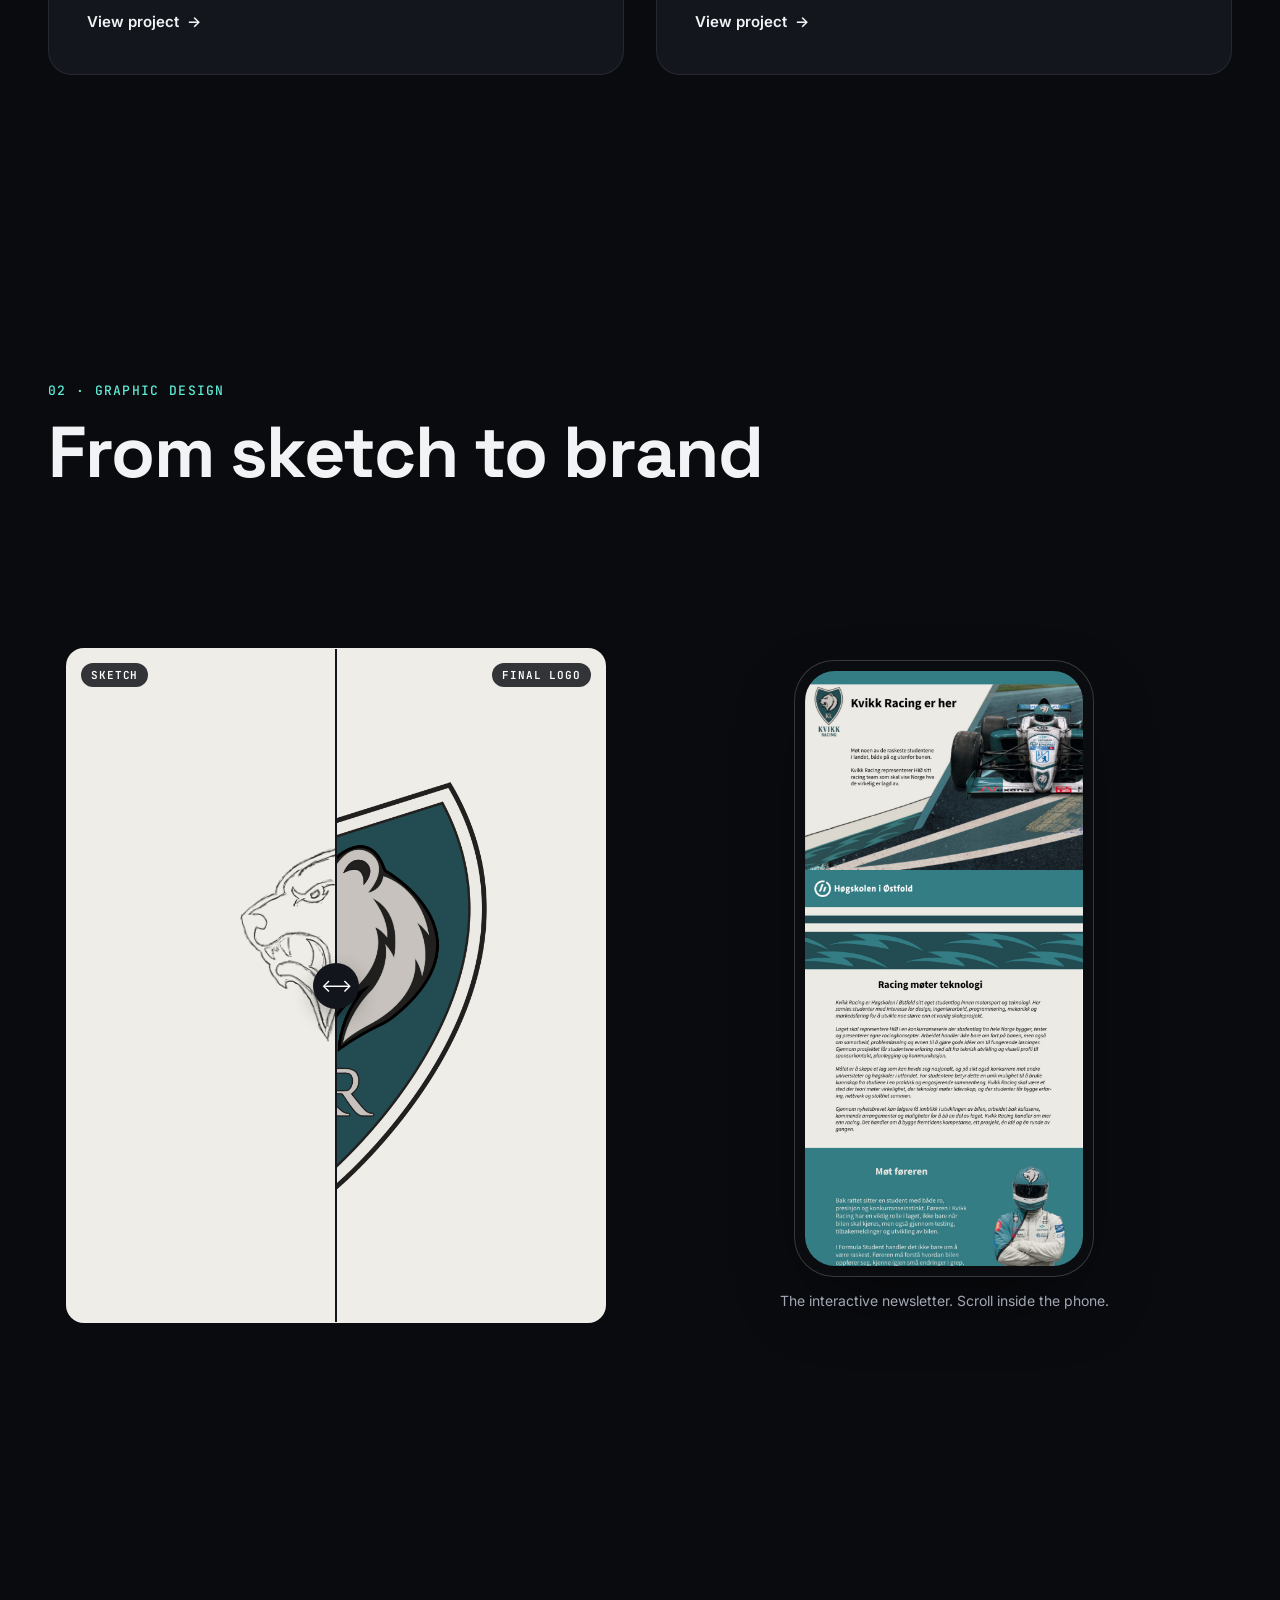
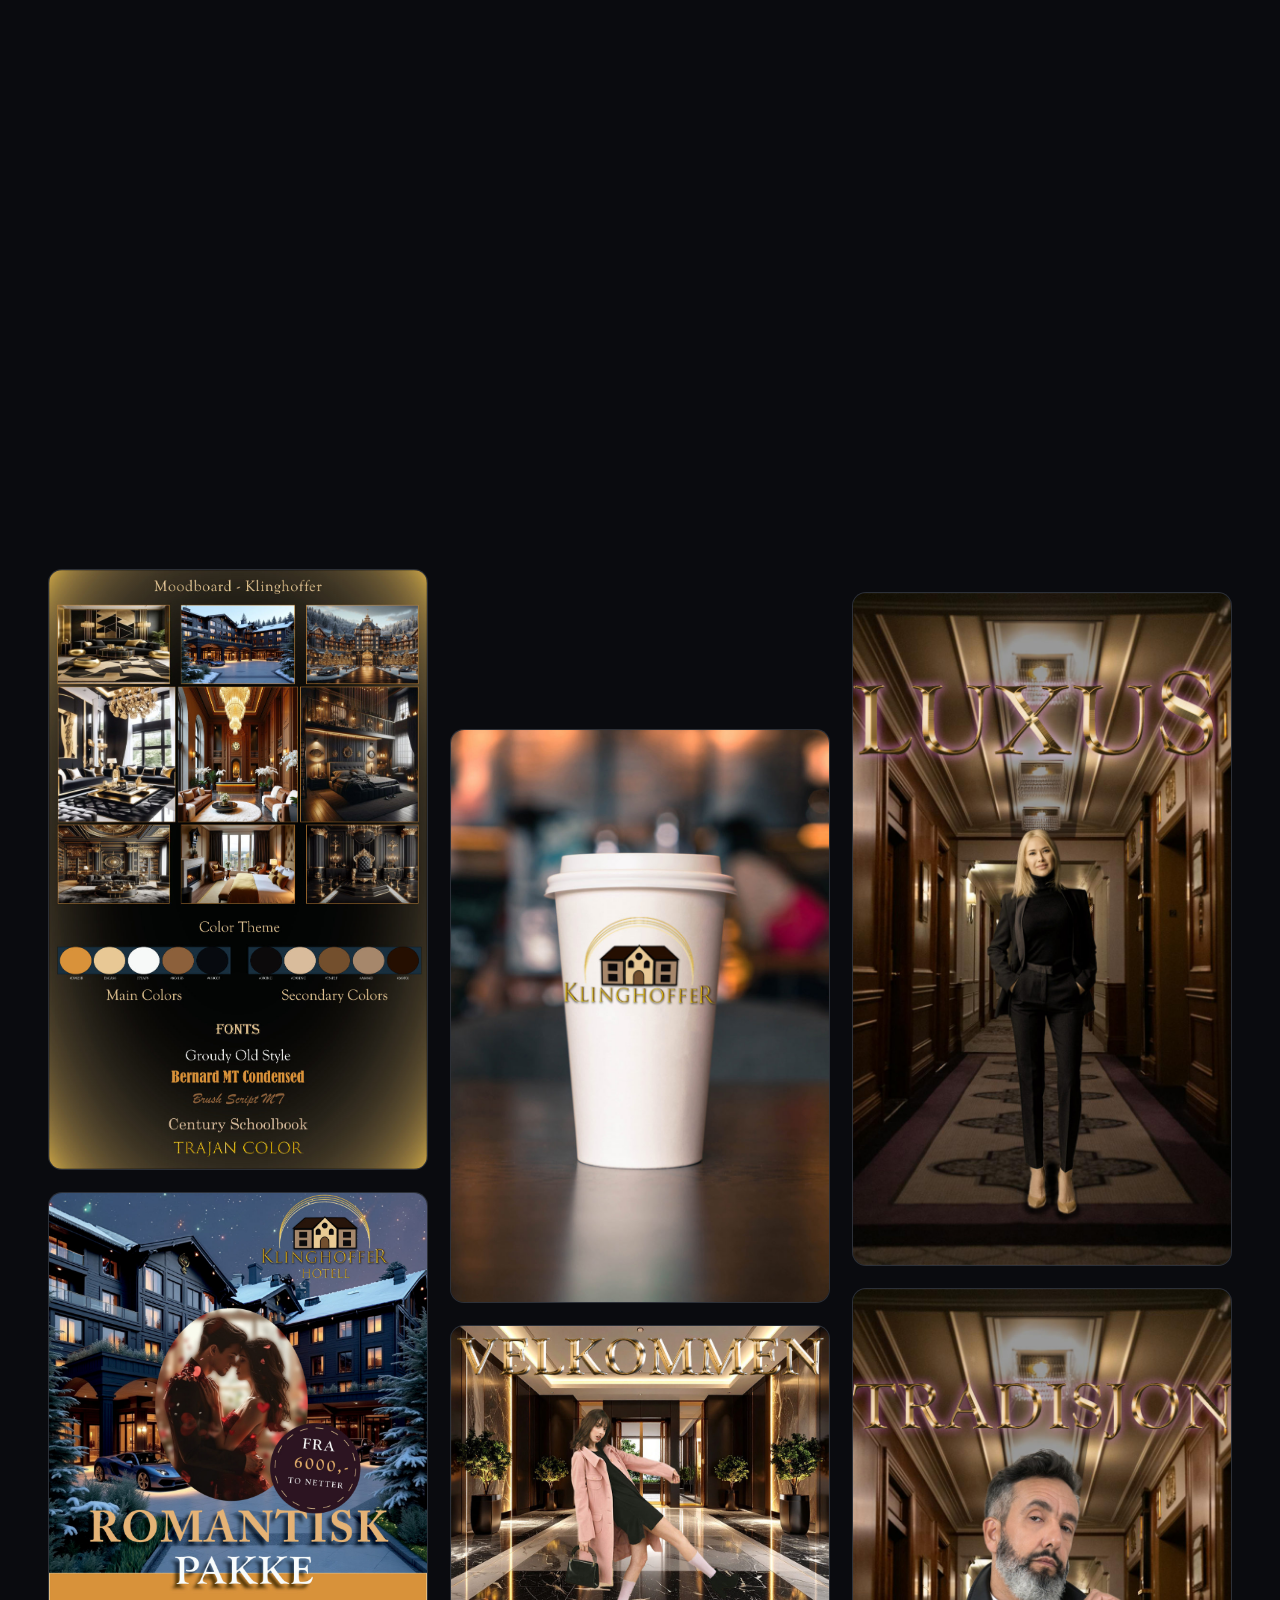
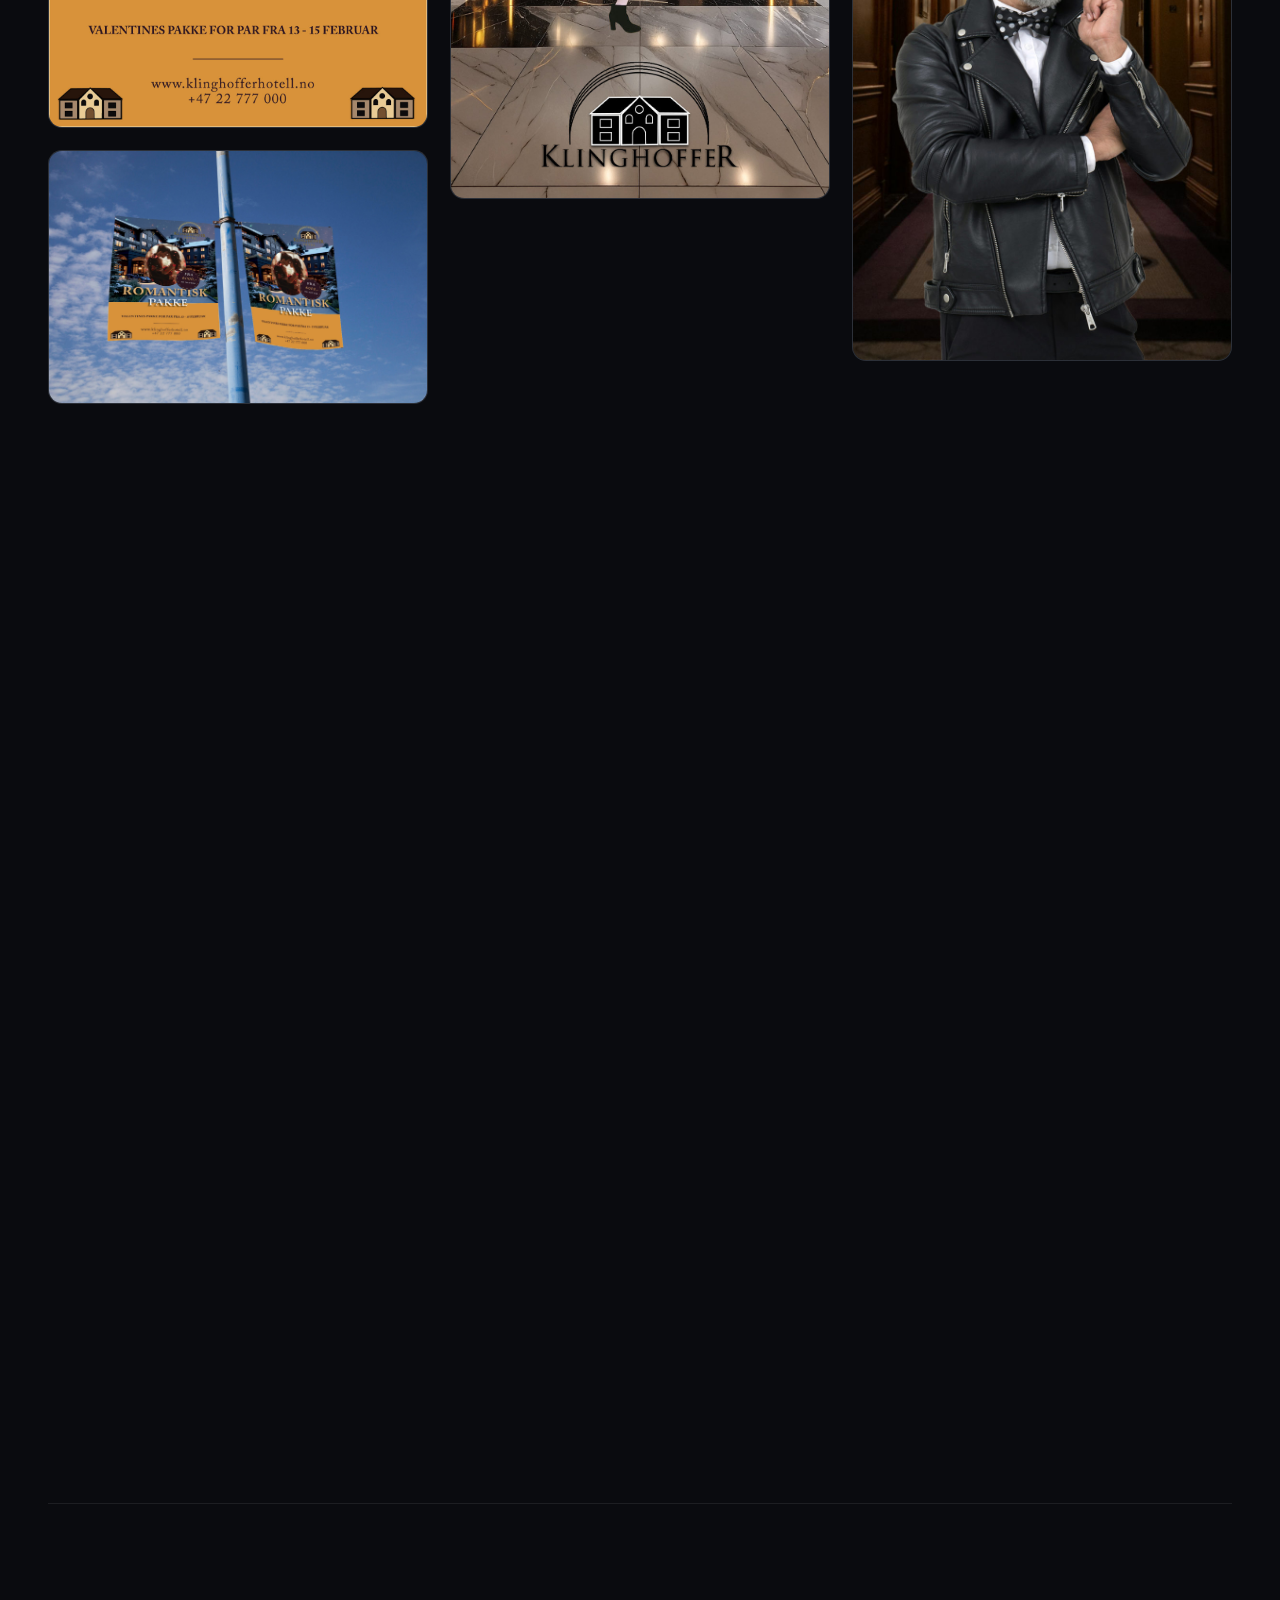
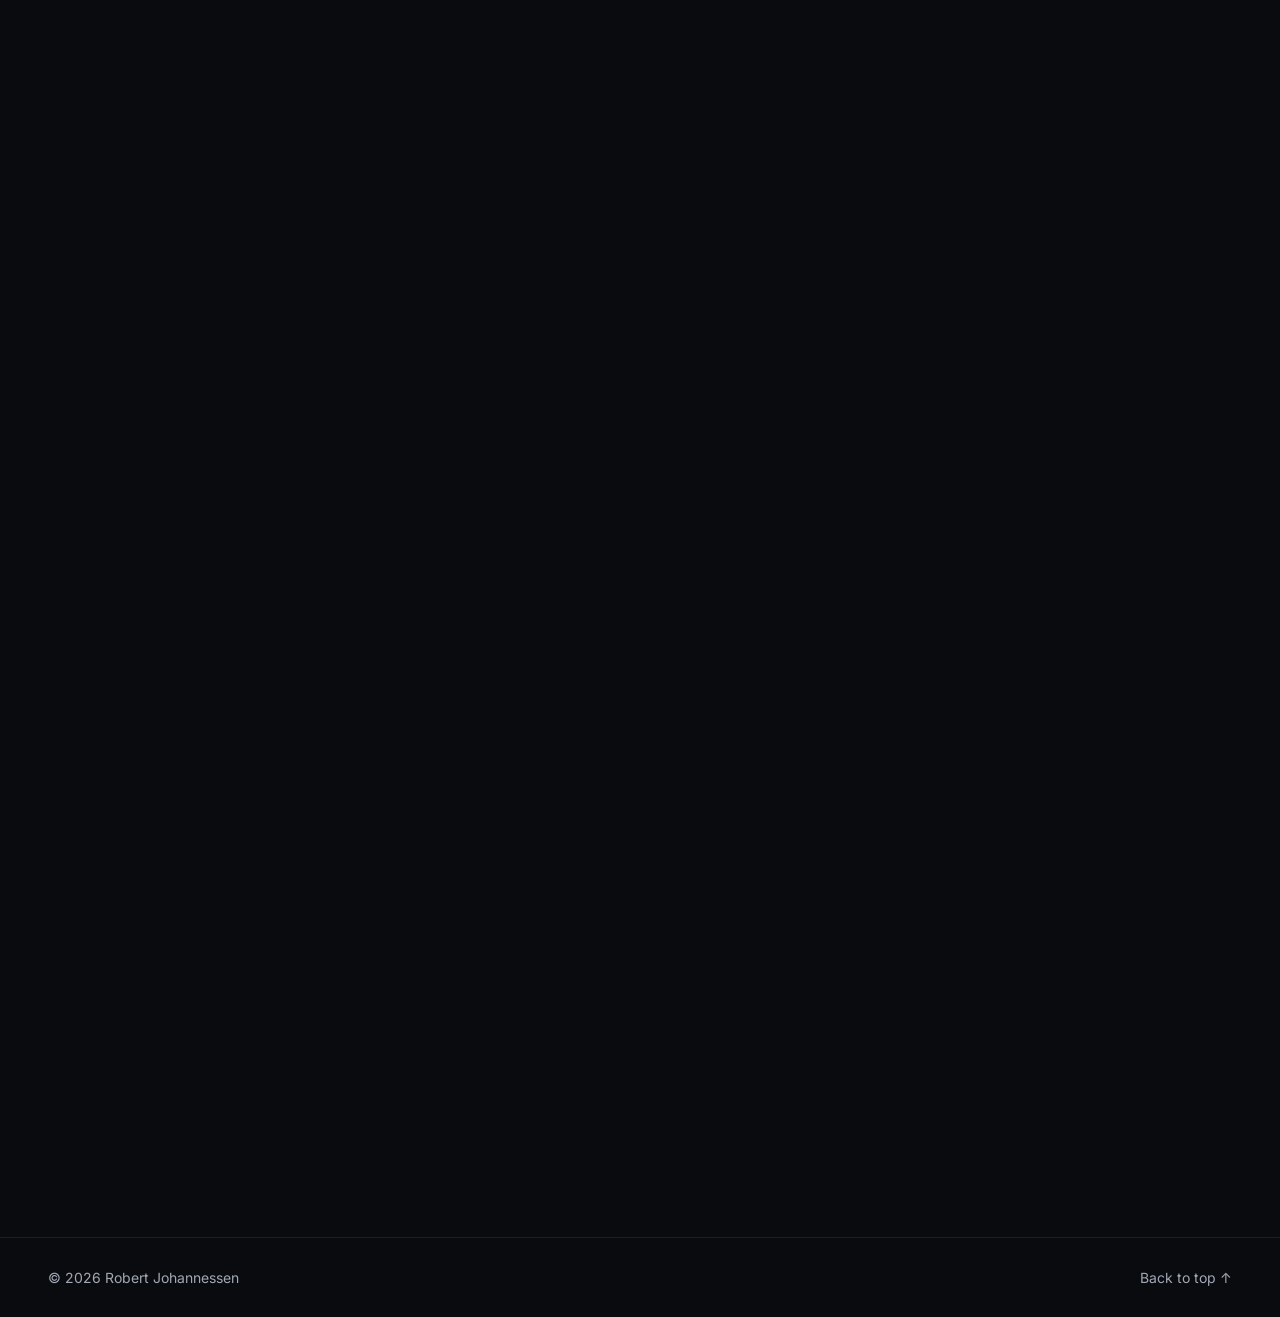
==== commit d636e008: "Remove grade note from the education entry" ====
--- a/index.html
+++ b/index.html
@@ -13,7 +13,7 @@
 <link rel="preconnect" href="https://fonts.googleapis.com">
 <link rel="preconnect" href="https://fonts.gstatic.com" crossorigin>
 <link href="https://fonts.googleapis.com/css2?family=Inter:wght@400;500;600&family=JetBrains+Mono:wght@500&family=Space+Grotesk:wght@500;600;700&display=swap" rel="stylesheet">
-<link rel="stylesheet" href="css/style.css?v=11">
+<link rel="stylesheet" href="css/style.css?v=12">
 <script>
   // Apply the saved theme before first paint to avoid a flash
   try { const t = localStorage.getItem('theme'); if (t) document.documentElement.dataset.theme = t; } catch (e) {}
@@ -137,7 +137,7 @@
   <button type="button" class="lb-btn lb-next" aria-label="Next image">›</button>
 </div>
 
-<script src="js/data.js?v=11"></script>
-<script src="js/main.js?v=11"></script>
+<script src="js/data.js?v=12"></script>
+<script src="js/main.js?v=12"></script>
 </body>
 </html>
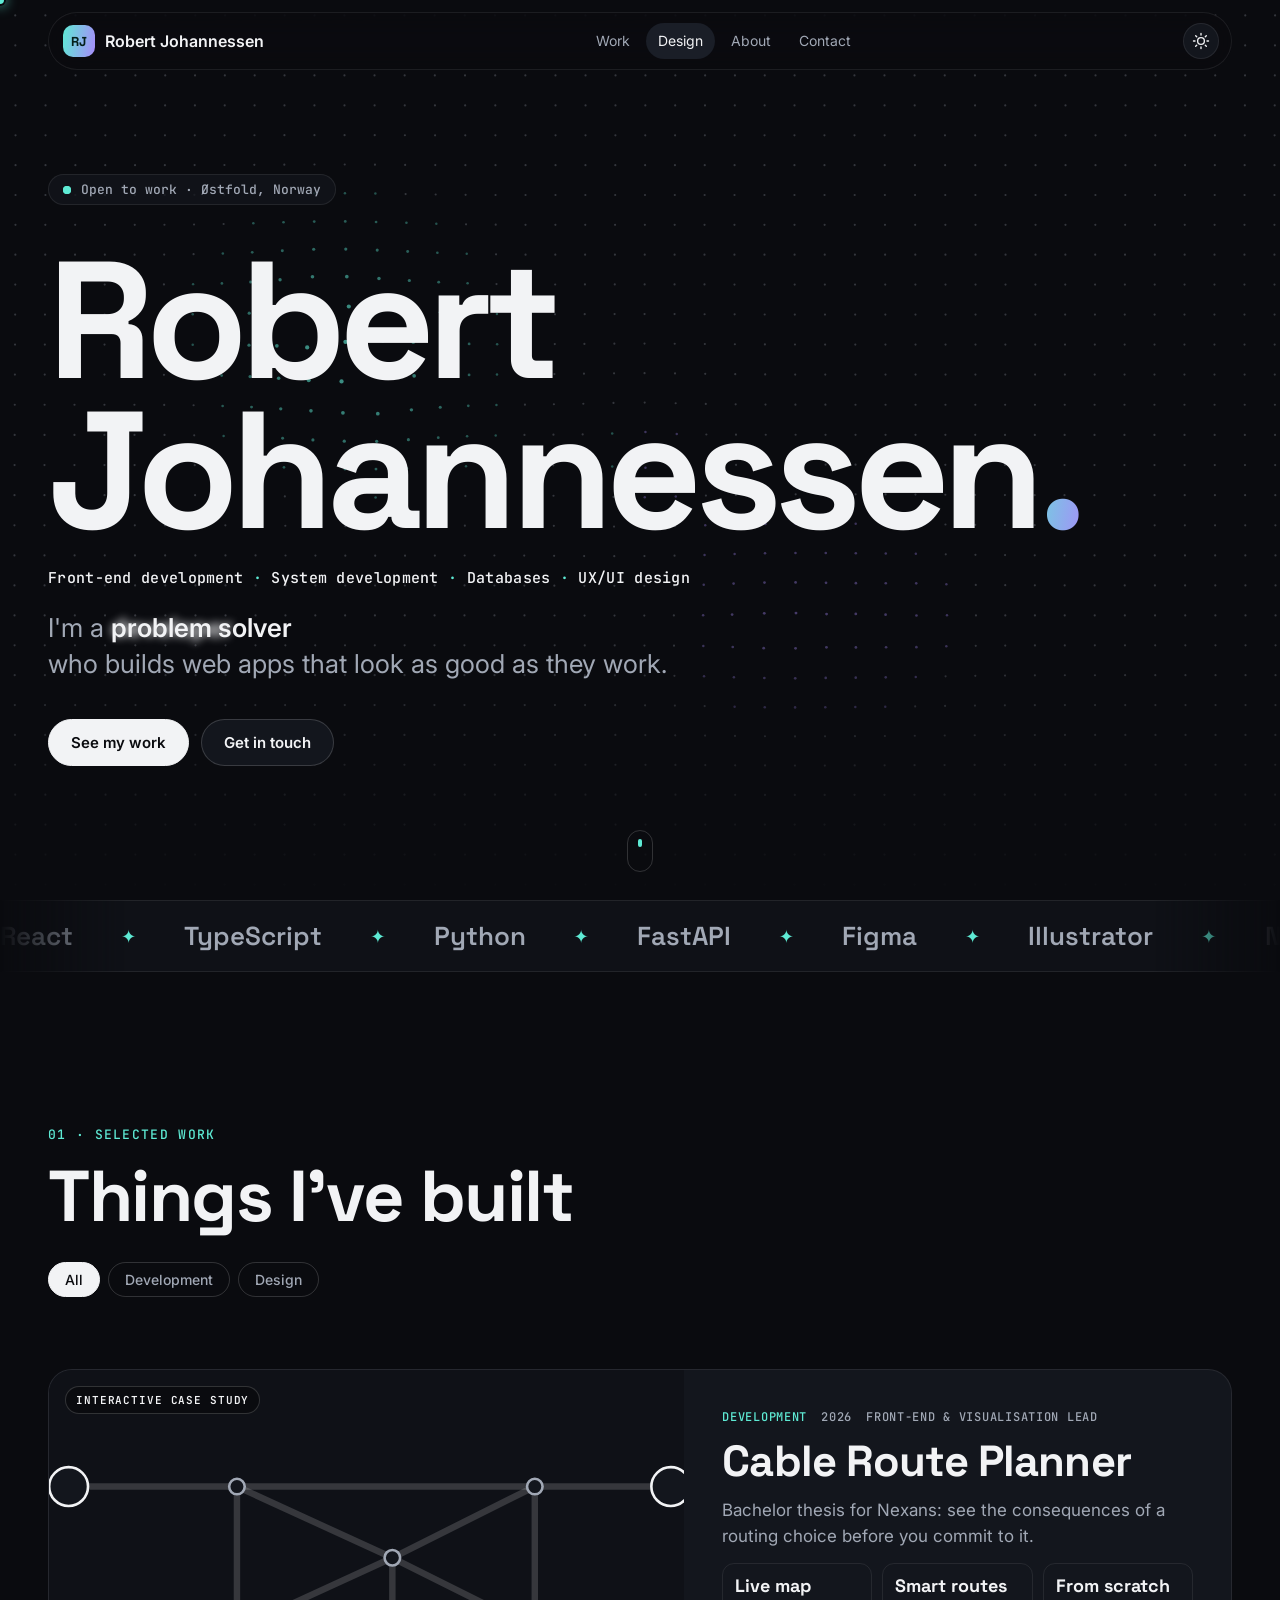
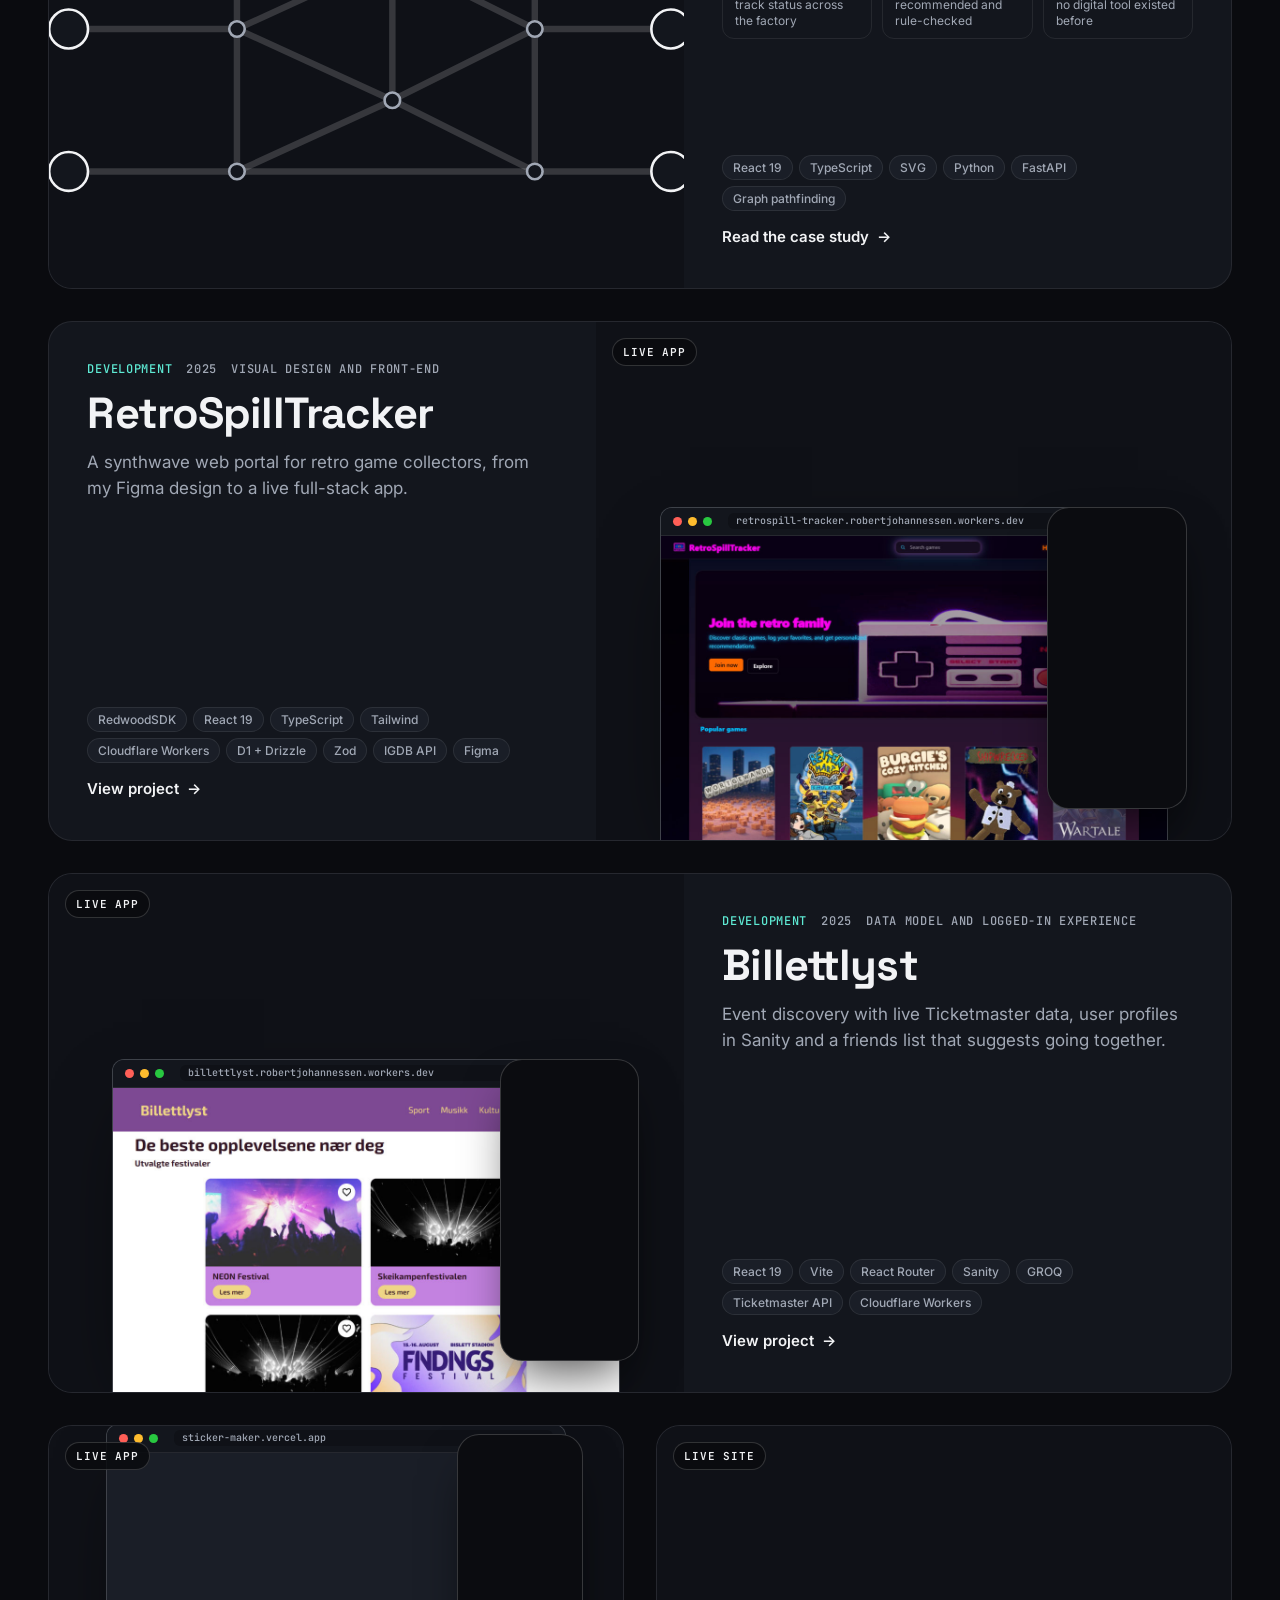
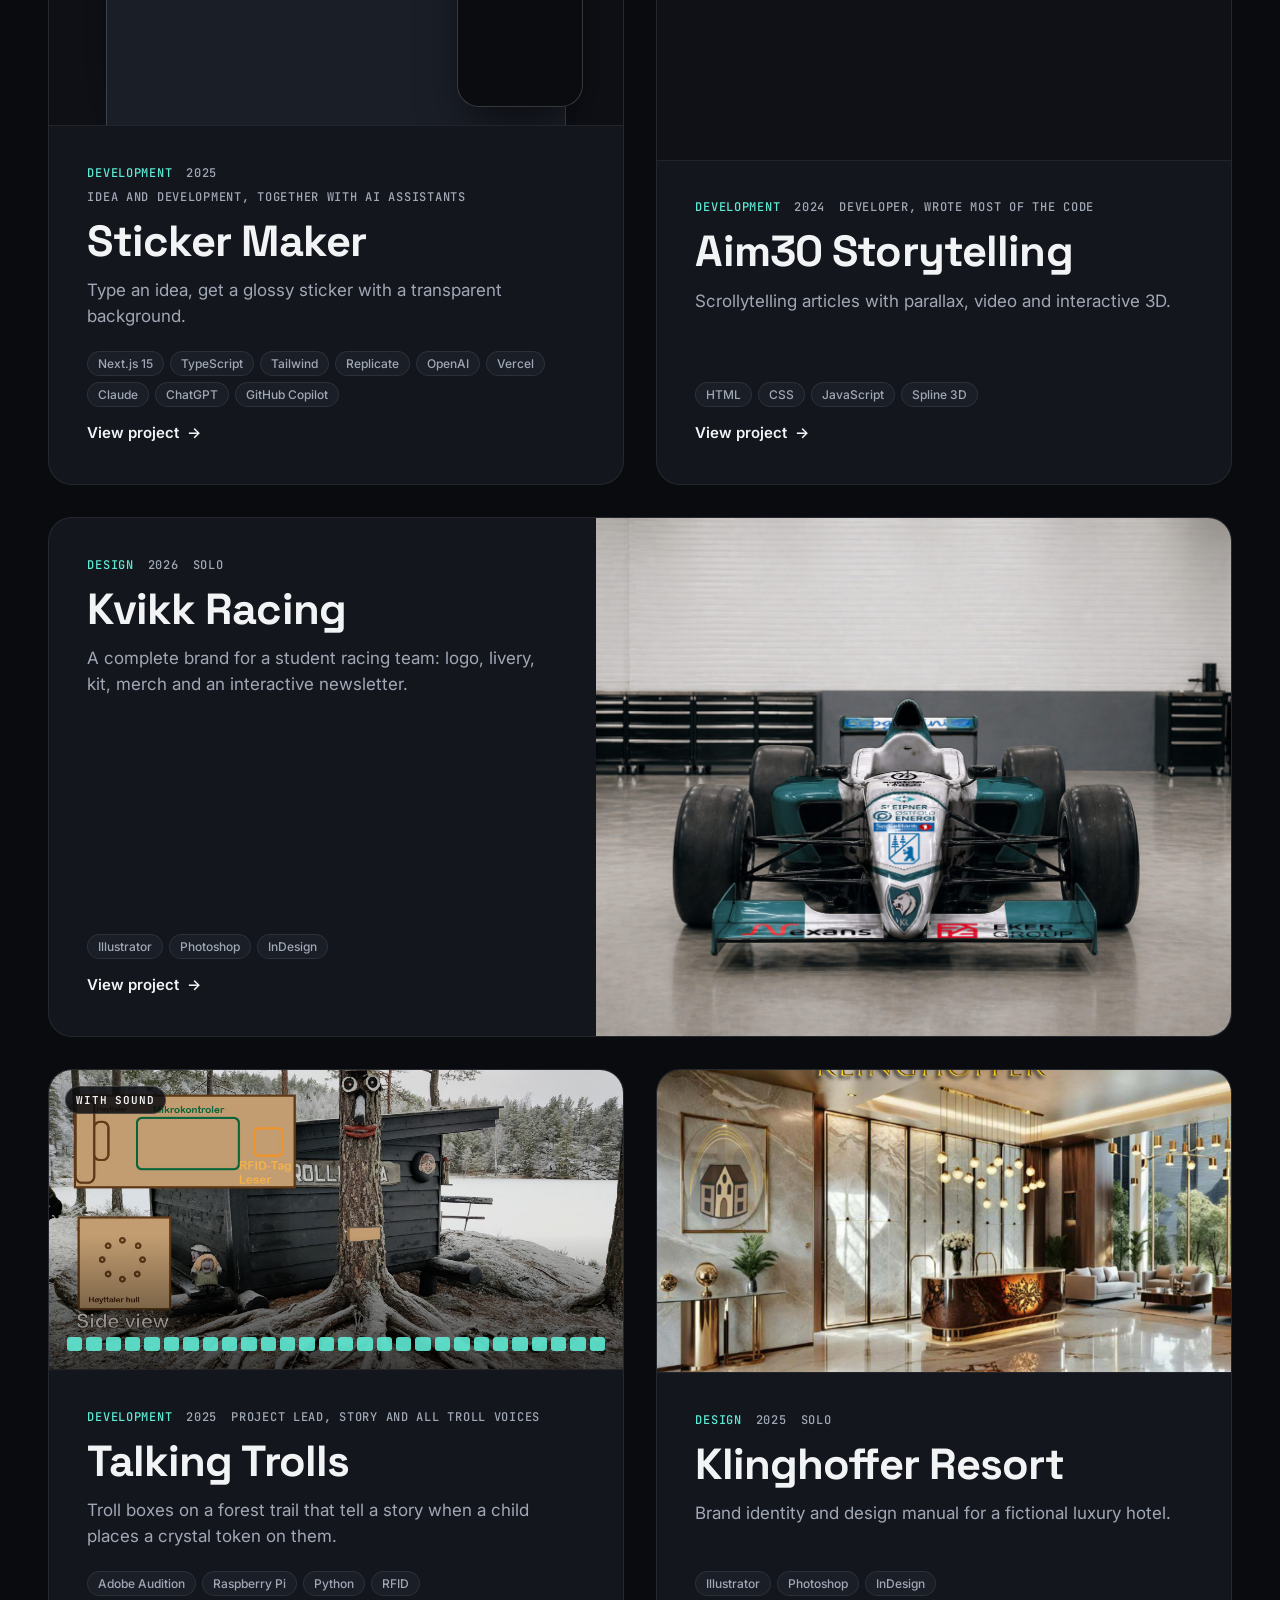
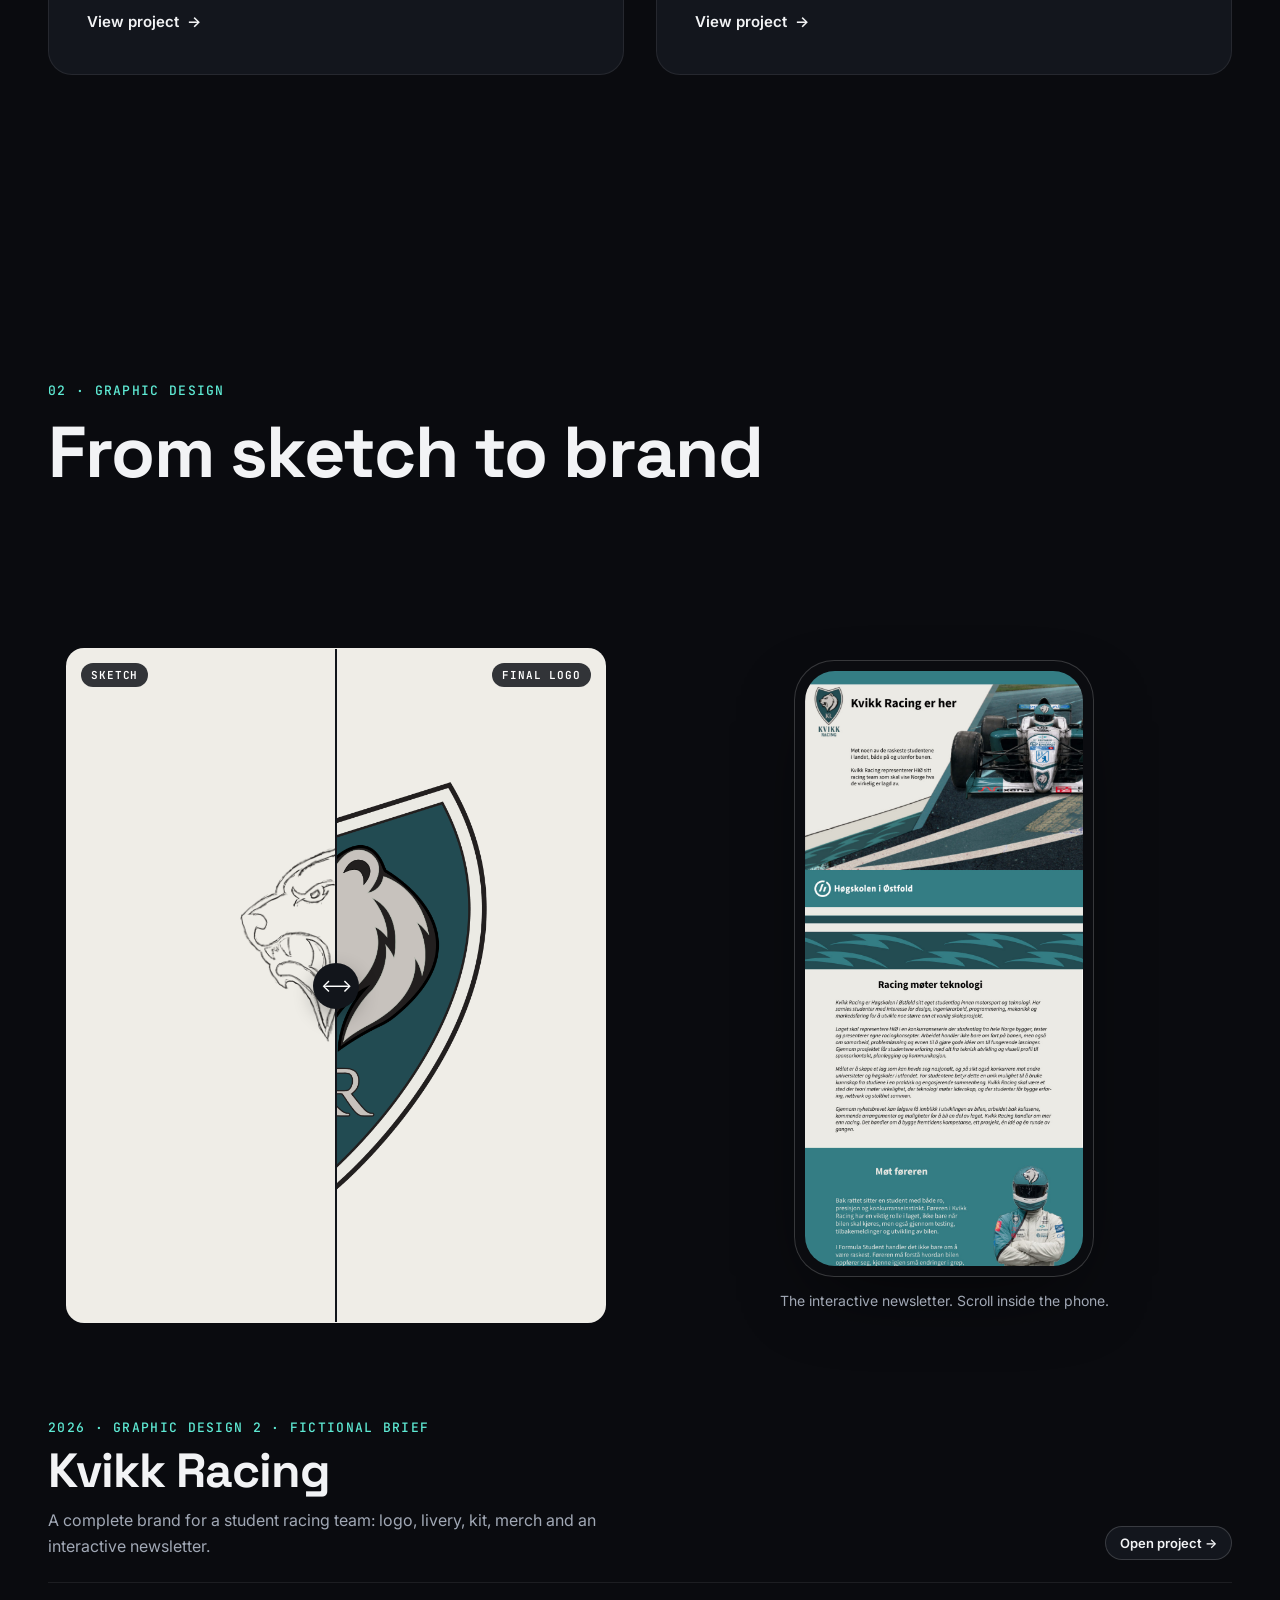
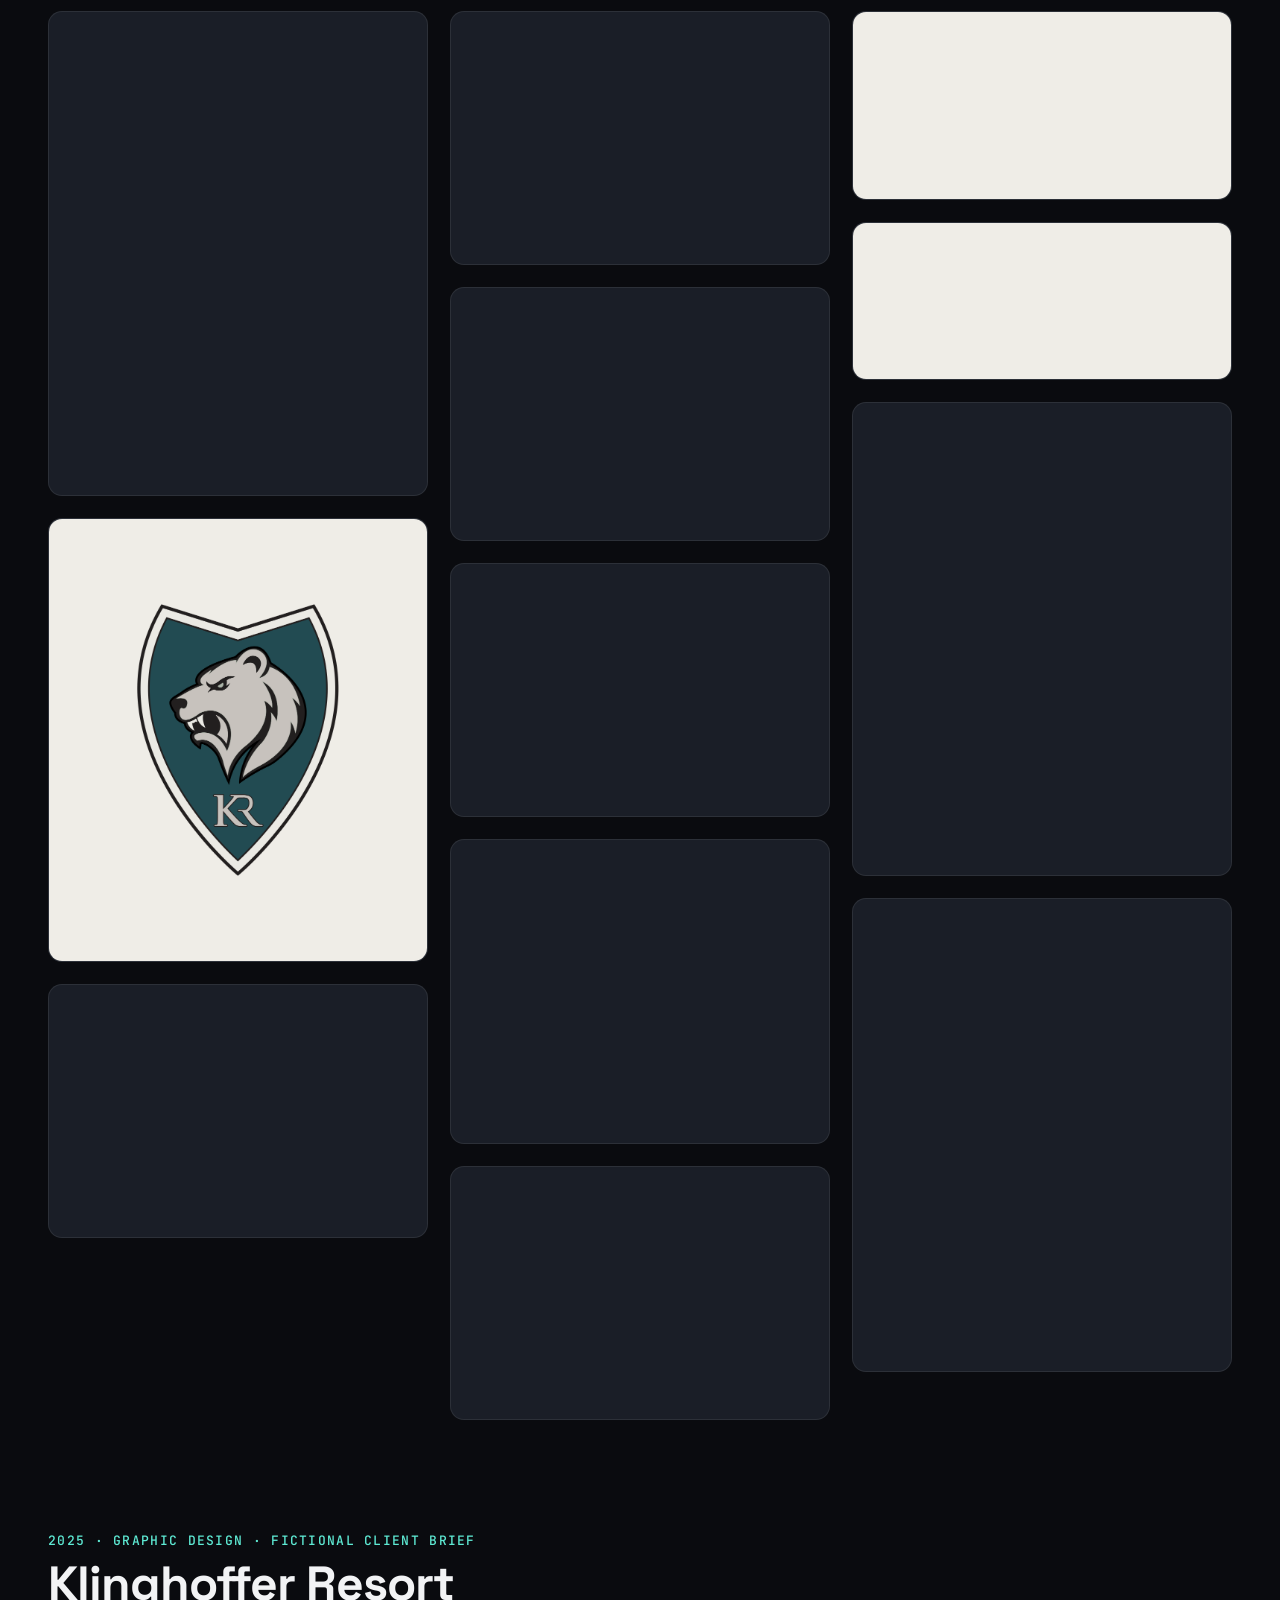
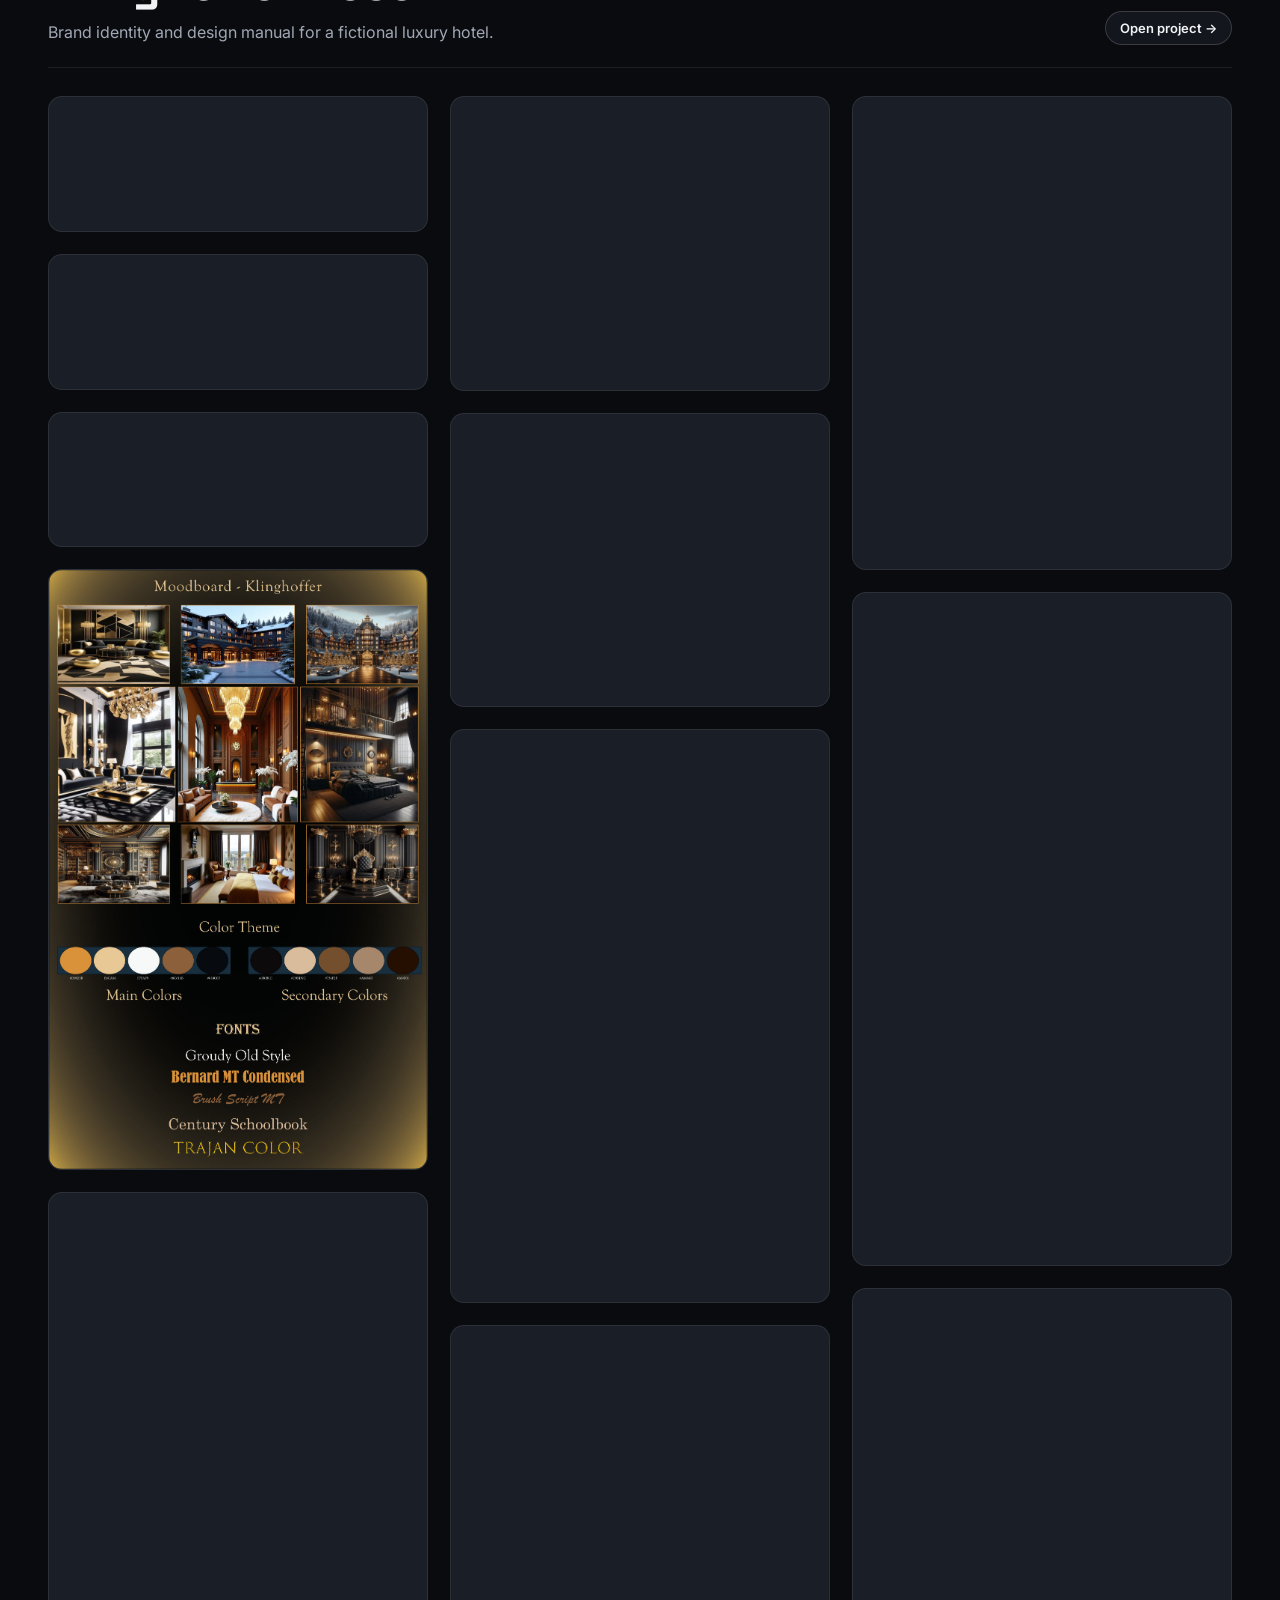
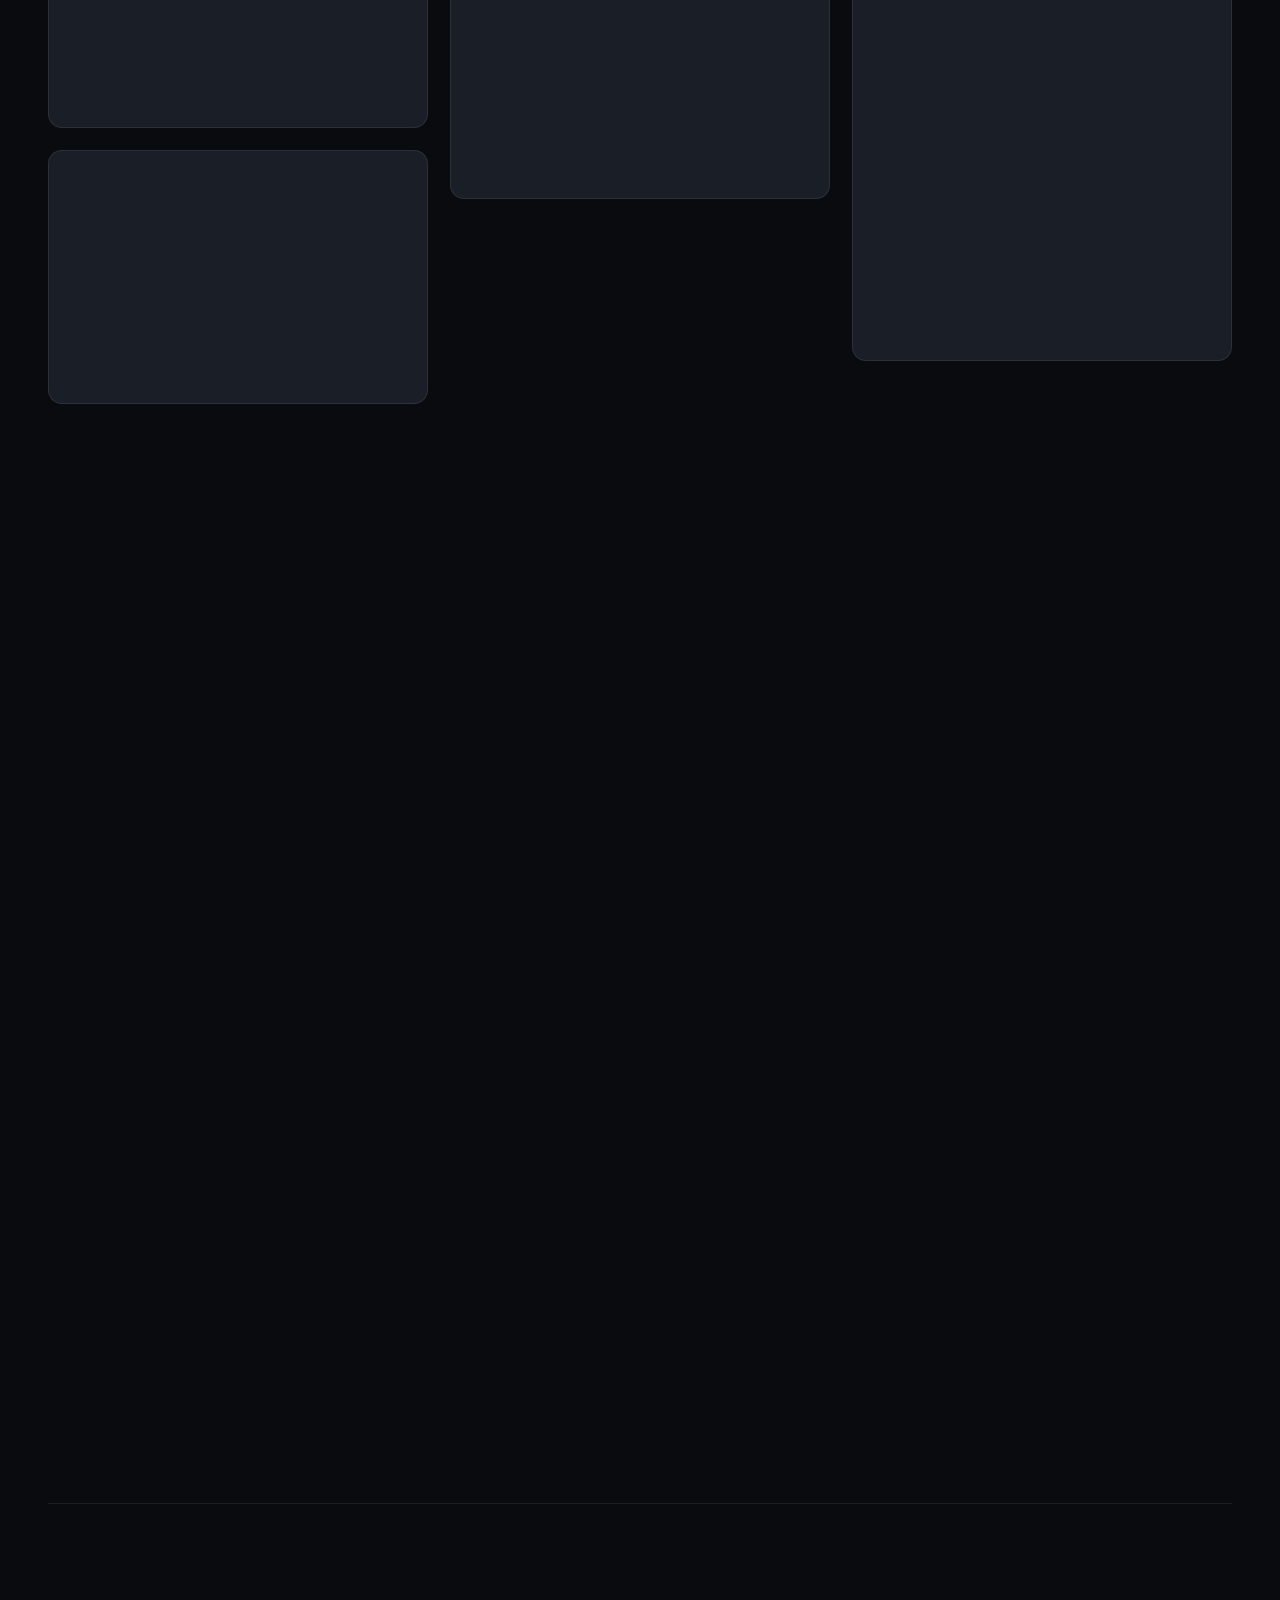
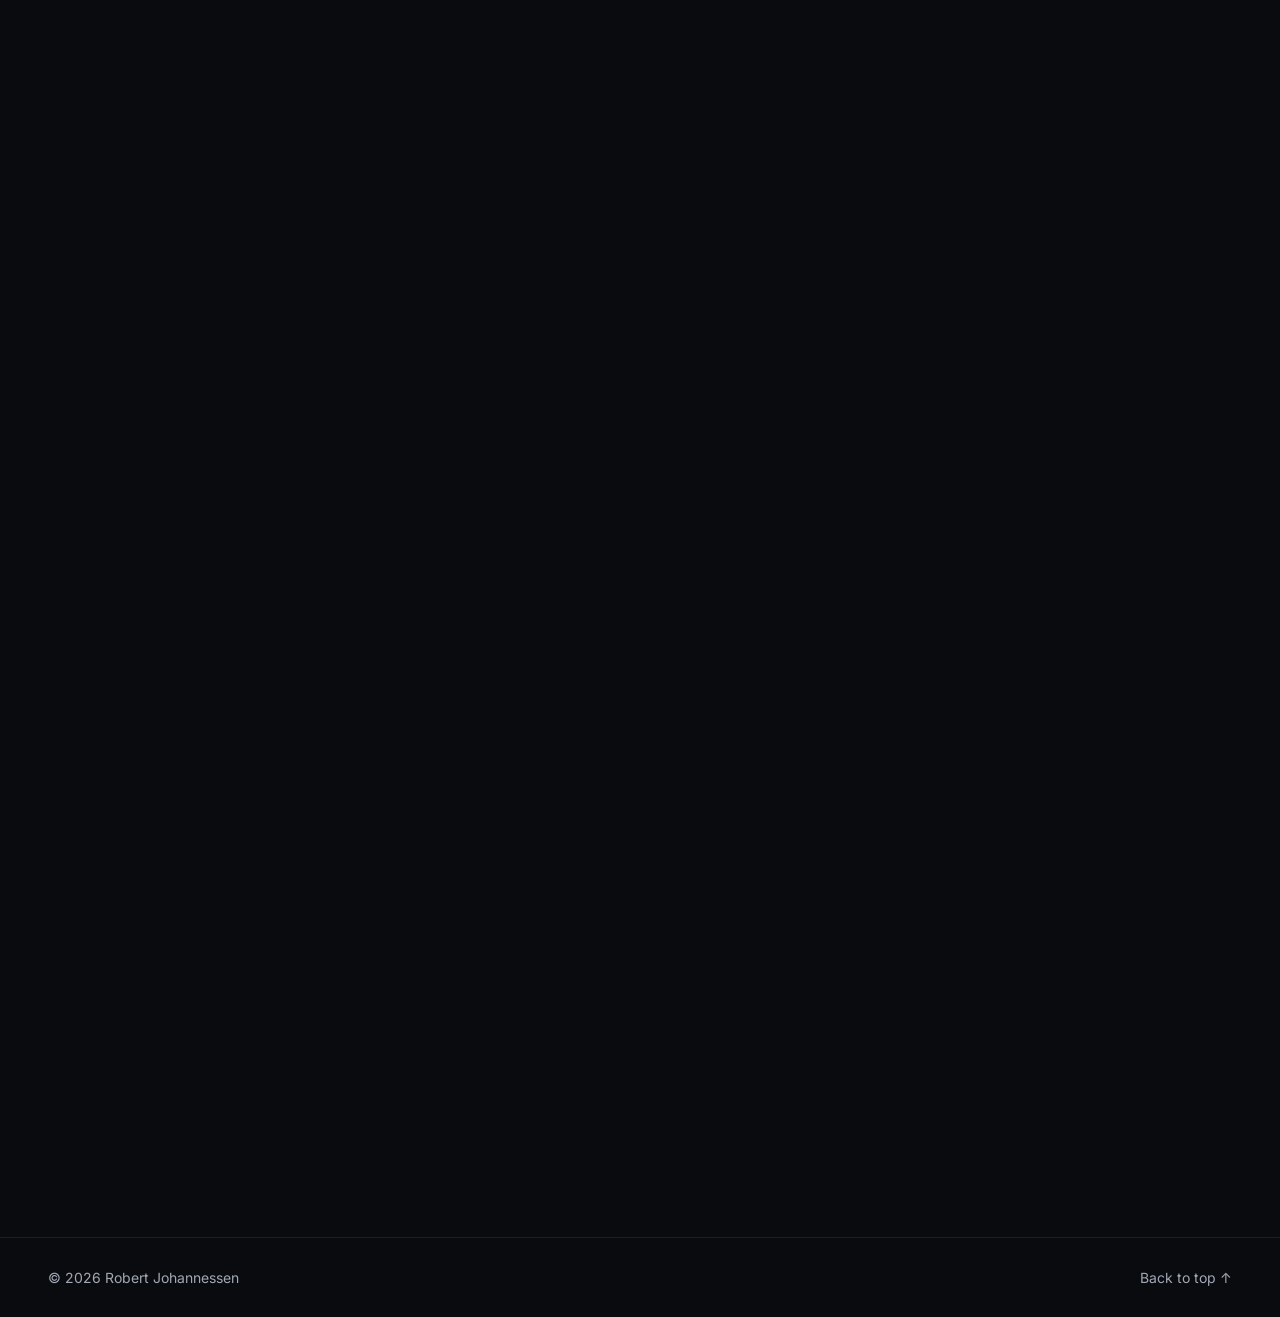
==== commit 818d83da: "Fix big-screen lag and the page lock when reopening a project Cap the hero dot field at 60 fps and a" ====
--- a/index.html
+++ b/index.html
@@ -13,10 +13,11 @@
 <link rel="preconnect" href="https://fonts.googleapis.com">
 <link rel="preconnect" href="https://fonts.gstatic.com" crossorigin>
 <link href="https://fonts.googleapis.com/css2?family=Inter:wght@400;500;600&family=JetBrains+Mono:wght@500&family=Space+Grotesk:wght@500;600;700&display=swap" rel="stylesheet">
-<link rel="stylesheet" href="css/style.css?v=12">
+<link rel="stylesheet" href="css/style.css?v=13">
 <script>
   // Apply the saved theme before first paint to avoid a flash
   try { const t = localStorage.getItem('theme'); if (t) document.documentElement.dataset.theme = t; } catch (e) {}
+  document.documentElement.classList.add('js');
 </script>
 </head>
 <body>
@@ -82,7 +83,7 @@
     <div class="design-grid">
       <div class="compare reveal" id="compare" data-cursor="Drag"></div>
       <div class="phone-scroll reveal" aria-label="Kvikk Racing newsletter, scroll inside">
-        <div class="phone-frame"><div class="phone-screen" tabindex="0"><img src="assets/design/kvikk-newsletter.jpg" alt="Kvikk Racing newsletter, full length" loading="lazy"></div></div>
+        <div class="phone-frame"><div class="phone-screen" tabindex="0"><img src="assets/design/kvikk-newsletter.jpg" alt="Kvikk Racing newsletter, full length" loading="lazy" decoding="async"></div></div>
         <p class="caption">The interactive newsletter. Scroll inside the phone.</p>
       </div>
     </div>
@@ -137,7 +138,17 @@
   <button type="button" class="lb-btn lb-next" aria-label="Next image">›</button>
 </div>
 
-<script src="js/data.js?v=12"></script>
-<script src="js/main.js?v=12"></script>
+<script src="js/data.js?v=13"></script>
+<script src="js/main.js?v=13"></script>
+<script>
+  // If a script failed to load (say a network hiccup), try once more, then show the page without the effects rather than a blank screen
+  addEventListener('load', () => {
+    try {
+      if (window.siteReady) return sessionStorage.removeItem('retried');
+      if (!sessionStorage.getItem('retried')) { sessionStorage.setItem('retried', '1'); return location.reload(); }
+    } catch (e) {}
+    document.documentElement.classList.remove('js');
+  });
+</script>
 </body>
 </html>
--- a/css/style.css
+++ b/css/style.css
@@ -1,3 +1,7 @@
+/* The card spotlight changes these on every mouse move. Not inheriting means the rest of the card isn't restyled each time. */
+@property --mx { syntax: "<percentage>"; inherits: false; initial-value: 50%; }
+@property --my { syntax: "<percentage>"; inherits: false; initial-value: 50%; }
+
 /* ---------- Tokens ---------- */
 :root {
   --bg: #0a0b0f;
@@ -130,9 +134,10 @@
 .hero-canvas { position: absolute; inset: 0; width: 100%; height: 100%; z-index: -1; }
 .hero::after { content: ""; position: absolute; inset: auto 0 0; height: 30%; background: linear-gradient(transparent, var(--bg)); z-index: -1; pointer-events: none; }
 .hero-inner { max-width: 1200px; width: 100%; margin: 0 auto; }
-.eyebrow { display: inline-flex; align-items: center; gap: 10px; font: 500 13px var(--mono); color: var(--muted); padding: 6px 14px; border-radius: 999px; border: 1px solid var(--line); background: color-mix(in srgb, var(--surface) 60%, transparent); backdrop-filter: blur(6px); }
-.pulse { width: 8px; height: 8px; border-radius: 50%; background: var(--accent); box-shadow: 0 0 0 0 var(--accent); animation: pulse 2s infinite; }
-@keyframes pulse { 70% { box-shadow: 0 0 0 10px transparent; } 100% { box-shadow: 0 0 0 0 transparent; } }
+.eyebrow { display: inline-flex; align-items: center; gap: 10px; font: 500 13px var(--mono); color: var(--muted); padding: 6px 14px; border-radius: 999px; border: 1px solid var(--line); background: color-mix(in srgb, var(--surface) 75%, transparent); }
+.pulse { position: relative; width: 8px; height: 8px; border-radius: 50%; background: var(--accent); }
+.pulse::after { content: ""; position: absolute; inset: 0; border-radius: 50%; background: var(--accent); animation: pulse 2s infinite; }
+@keyframes pulse { 0% { transform: scale(1); opacity: .7; } 70%, 100% { transform: scale(3.5); opacity: 0; } }
 .hero-title { font-size: clamp(56px, 13vw, 190px); line-height: .9; margin: 28px 0 28px; font-weight: 700; letter-spacing: -.045em; }
 .hero-title .line { display: block; }
 /* Each item starts with a dot; the inner row is shifted left and clipped so a dot never starts or ends a line */
@@ -145,6 +150,7 @@
 .rotator { display: inline-grid; color: var(--text); font-weight: 600; }
 .rotator span { grid-area: 1/1; white-space: nowrap; opacity: 0; transform: translateY(.45em); filter: blur(4px); transition: opacity .45s var(--ease), transform .6s var(--ease), filter .45s var(--ease); }
 .rotator span.on { opacity: 1; transform: none; filter: none; }
+html:not(.js) .rotator span:first-child { opacity: 1; transform: none; filter: none; }
 .rotator span.out { opacity: 0; transform: translateY(-.45em); filter: blur(4px); }
 .hero-cta { display: flex; flex-wrap: wrap; gap: 12px; margin-top: 36px; }
 .scroll-hint { position: absolute; bottom: 28px; left: 50%; translate: -50% 0; width: 26px; height: 42px; border: 1.5px solid var(--line-strong); border-radius: 999px; }
@@ -153,7 +159,7 @@
 
 /* ---------- Marquee ---------- */
 .marquee { border-block: 1px solid var(--line); overflow: hidden; padding: 18px 0; background: var(--bg-2); mask-image: linear-gradient(90deg, transparent, #000 10%, #000 90%, transparent); }
-.marquee-track { display: flex; gap: 48px; width: max-content; animation: marquee 40s linear infinite; font: 600 clamp(18px, 2.4vw, 26px) var(--display); color: var(--muted); }
+.marquee-track { display: flex; gap: 48px; width: max-content; animation: marquee 80s linear infinite; font: 600 clamp(18px, 2.4vw, 26px) var(--display); color: var(--muted); }
 .marquee-track span { display: inline-flex; align-items: center; gap: 48px; white-space: nowrap; }
 .marquee-track span::after { content: "✦"; color: var(--accent); font-size: .7em; }
 .marquee:hover .marquee-track { animation-play-state: paused; }
@@ -172,11 +178,11 @@
 /* ---------- Project cards ---------- */
 .projects { display: grid; grid-template-columns: repeat(2, 1fr); gap: clamp(20px, 3vw, 32px); }
 .project {
-  --mx: 50%; --my: 50%;
   position: relative; border-radius: calc(var(--radius) + 6px); background: var(--surface); border: 1px solid var(--line);
   overflow: hidden; display: flex; flex-direction: column; text-decoration: none; color: inherit;
   transition: transform .5s var(--ease), border-color .3s, opacity .4s, box-shadow .4s;
 }
+.project::before, .project::after { --mx: inherit; --my: inherit; }
 .project::before { content: ""; position: absolute; inset: 0; pointer-events: none; z-index: 2; border-radius: inherit; opacity: 0; transition: opacity .3s;
   background: radial-gradient(500px circle at var(--mx) var(--my), color-mix(in srgb, var(--accent) 14%, transparent), transparent 45%); }
 .project:hover::before { opacity: 1; }
@@ -200,7 +206,7 @@
 .tools span { font: 500 12px var(--body); padding: 4px 10px; border-radius: 999px; background: var(--surface-2); border: 1px solid var(--line); color: var(--muted); }
 .stats { display: grid; grid-template-columns: repeat(3, 1fr); gap: 10px; }
 .stats div { border: 1px solid var(--line); border-radius: 12px; padding: 10px 12px; }
-.stats b { display: block; font: 700 22px var(--display); }
+.stats b { display: block; font: 700 18px var(--display); }
 .stats span { font-size: 12px; color: var(--muted); line-height: 1.3; display: block; }
 .card-actions { display: flex; flex-wrap: wrap; gap: 8px; }
 .open-hint { display: inline-flex; align-items: center; gap: 8px; font-weight: 600; font-size: 15px; }
@@ -233,7 +239,7 @@
 .network .nd.big { stroke: var(--text); }
 .network text { font: 600 11px var(--mono); fill: var(--muted); }
 @keyframes draw { 0% { stroke-dashoffset: 1; } 45%, 70% { stroke-dashoffset: 0; } 100% { stroke-dashoffset: -1; } }
-.badge { position: absolute; left: 16px; top: 16px; z-index: 3; font: 600 11px var(--mono); text-transform: uppercase; letter-spacing: .08em; padding: 6px 10px; border-radius: 999px; background: color-mix(in srgb, var(--bg) 75%, transparent); border: 1px solid var(--line-strong); backdrop-filter: blur(6px); }
+.badge { position: absolute; left: 16px; top: 16px; z-index: 3; font: 600 11px var(--mono); text-transform: uppercase; letter-spacing: .08em; padding: 6px 10px; border-radius: 999px; background: color-mix(in srgb, var(--bg) 85%, transparent); border: 1px solid var(--line-strong); }
 
 /* Audio visual (trolls) */
 .audio-visual .cover-img { filter: saturate(.9); }
@@ -306,7 +312,7 @@
 .footer a { text-decoration: none; }
 
 /* ---------- Project overlay ---------- */
-.overlay { position: fixed; inset: 0; z-index: 80; background: color-mix(in srgb, var(--bg) 60%, transparent); backdrop-filter: blur(10px); -webkit-backdrop-filter: blur(10px); opacity: 0; transition: opacity .35s; }
+.overlay { position: fixed; inset: 0; z-index: 80; background: color-mix(in srgb, var(--bg) 90%, transparent); opacity: 0; transition: opacity .35s; }
 .overlay.open { opacity: 1; }
 .overlay-scroll { position: absolute; inset: 0; overflow-y: auto; overscroll-behavior: contain; padding: clamp(12px, 3vw, 40px); }
 .overlay-content { max-width: 1100px; margin: 0 auto; background: var(--bg); border: 1px solid var(--line-strong); border-radius: 28px; padding: clamp(24px, 5vw, 64px); transform: translateY(40px); transition: transform .5s var(--ease); box-shadow: var(--shadow); }
@@ -334,7 +340,7 @@
 .live-frame .browser-bar em { height: 22px; line-height: 22px; font-size: 12px; }
 .live-frame iframe { display: block; width: 100%; height: min(72vh, 760px); border: 0; background: #fff; }
 .live-placeholder { display: grid; place-items: center; gap: 14px; min-height: 340px; text-align: center; padding: 24px; background-size: cover; background-position: top; position: relative; }
-.live-placeholder::before { content: ""; position: absolute; inset: 0; background: color-mix(in srgb, var(--bg) 70%, transparent); backdrop-filter: blur(3px); }
+.live-placeholder::before { content: ""; position: absolute; inset: 0; background: color-mix(in srgb, var(--bg) 78%, transparent); }
 .live-placeholder > * { position: relative; }
 .hint { font-size: 14px; color: var(--muted); margin: 10px 0 0; }
 .players { display: grid; gap: 14px; }
@@ -356,11 +362,22 @@
 .lb-close { position: absolute; top: 18px; right: 18px; }
 
 /* ---------- Reveal ---------- */
-.reveal { opacity: 0; transform: translateY(28px); transition: opacity .9s var(--ease), transform .9s var(--ease); transition-delay: var(--d, 0s); }
-.reveal.in { opacity: 1; transform: none; }
-.no-js .reveal { opacity: 1; transform: none; }
+/* Only hidden while the script is working (html.js), so a failed script can never leave a blank page */
+.reveal { transition: opacity .9s var(--ease), transform .9s var(--ease); transition-delay: var(--d, 0s); }
+.js .reveal { opacity: 0; transform: translateY(28px); }
+.js .reveal.in { opacity: 1; transform: none; }
+
+/* Endless animations are paused while off screen or behind an open project */
+.paused, .paused * { animation-play-state: paused !important; }
 
 /* ---------- Responsive ---------- */
+/* Big monitors: scale the content up in steps so it fills the screen instead of looking tiny in the middle */
+@media (min-width: 2400px) and (min-height: 1200px) {
+  .nav, .hero-inner, .marquee-track, .section, .footer, .overlay-content, .overlay-close { zoom: 1.2; }
+}
+@media (min-width: 3000px) and (min-height: 1700px) {
+  .nav, .hero-inner, .marquee-track, .section, .footer, .overlay-content, .overlay-close { zoom: 1.6; }
+}
 @media (max-width: 960px) {
   .project.featured, .project.featured:nth-of-type(even) { flex-direction: column; min-height: 0; }
   .project.featured .project-media { min-height: 0; aspect-ratio: 16 / 11; flex: none; }
@@ -386,5 +403,5 @@
 }
 @media (prefers-reduced-motion: reduce) {
   *, *::before, *::after { animation-duration: .01ms !important; animation-iteration-count: 1 !important; transition-duration: .01ms !important; scroll-behavior: auto !important; }
-  .reveal { opacity: 1; transform: none; }
-}
+  .js .reveal { opacity: 1; transform: none; }
+}
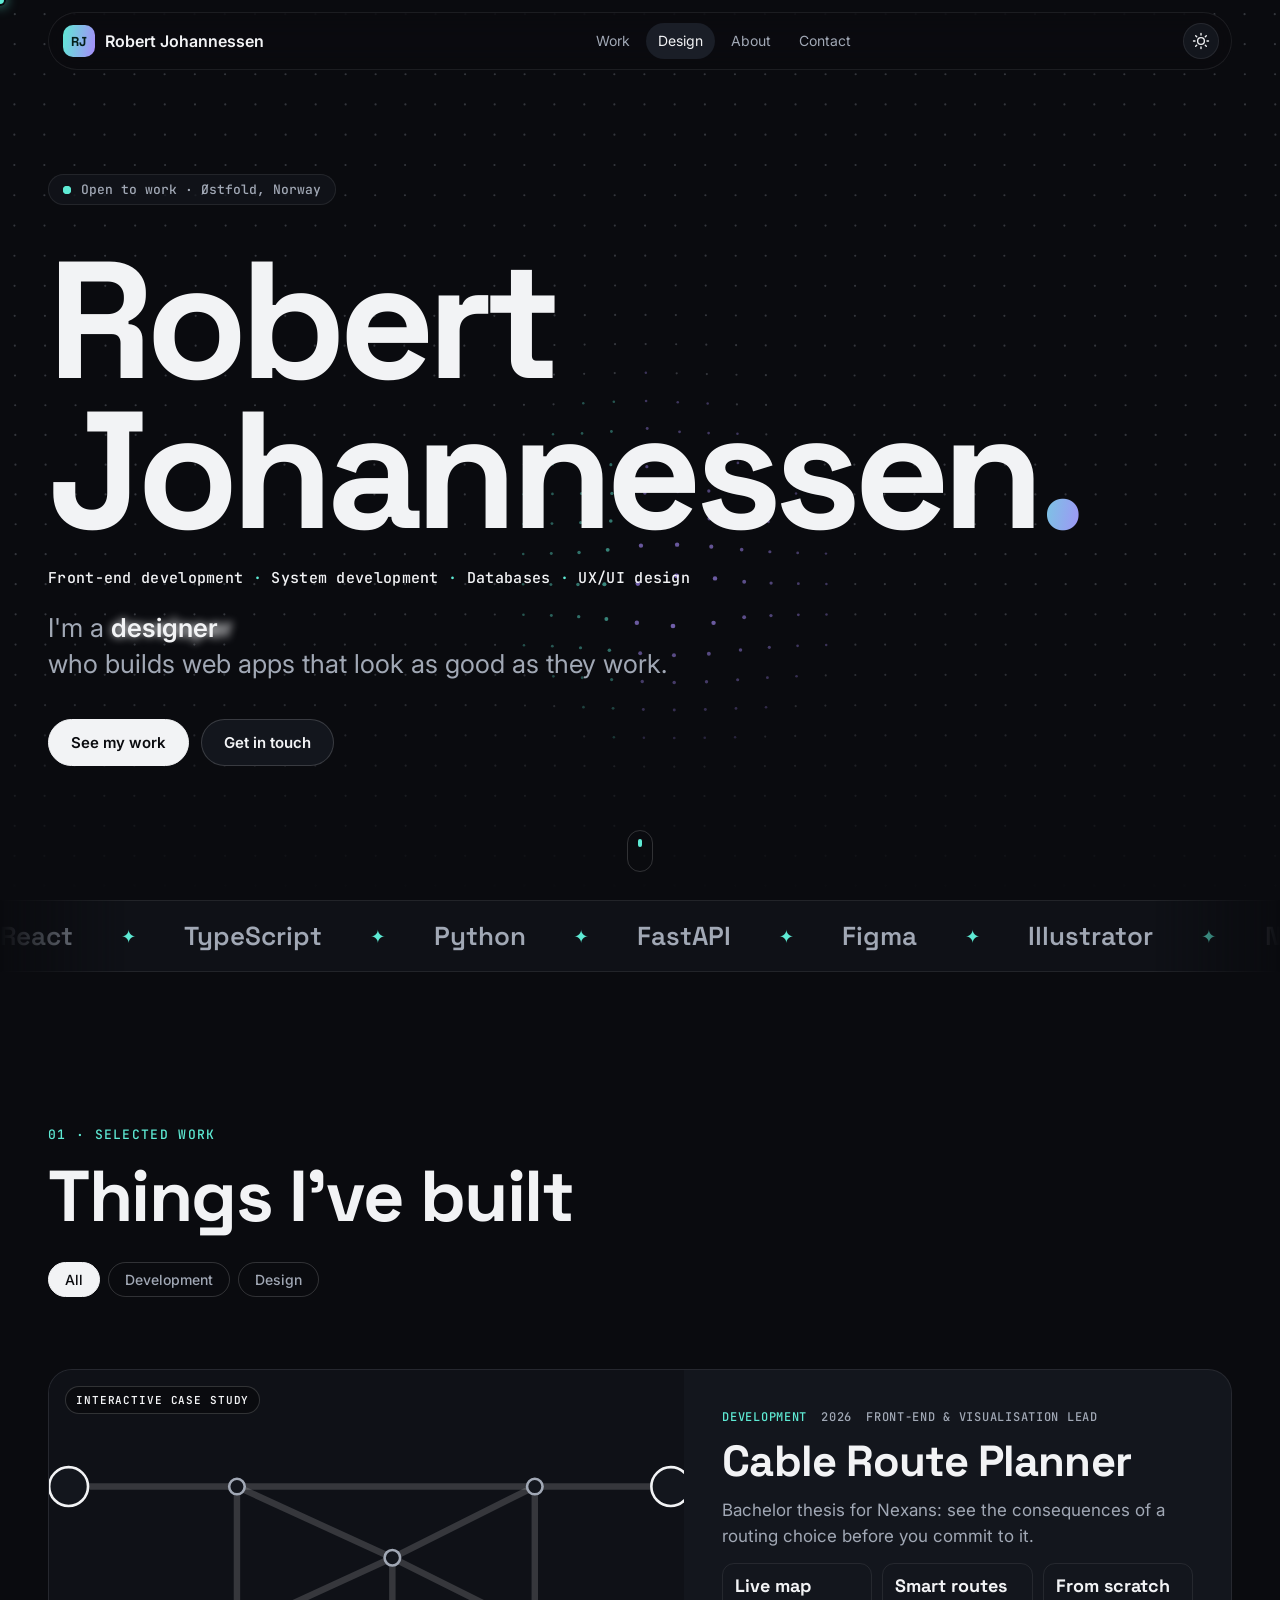
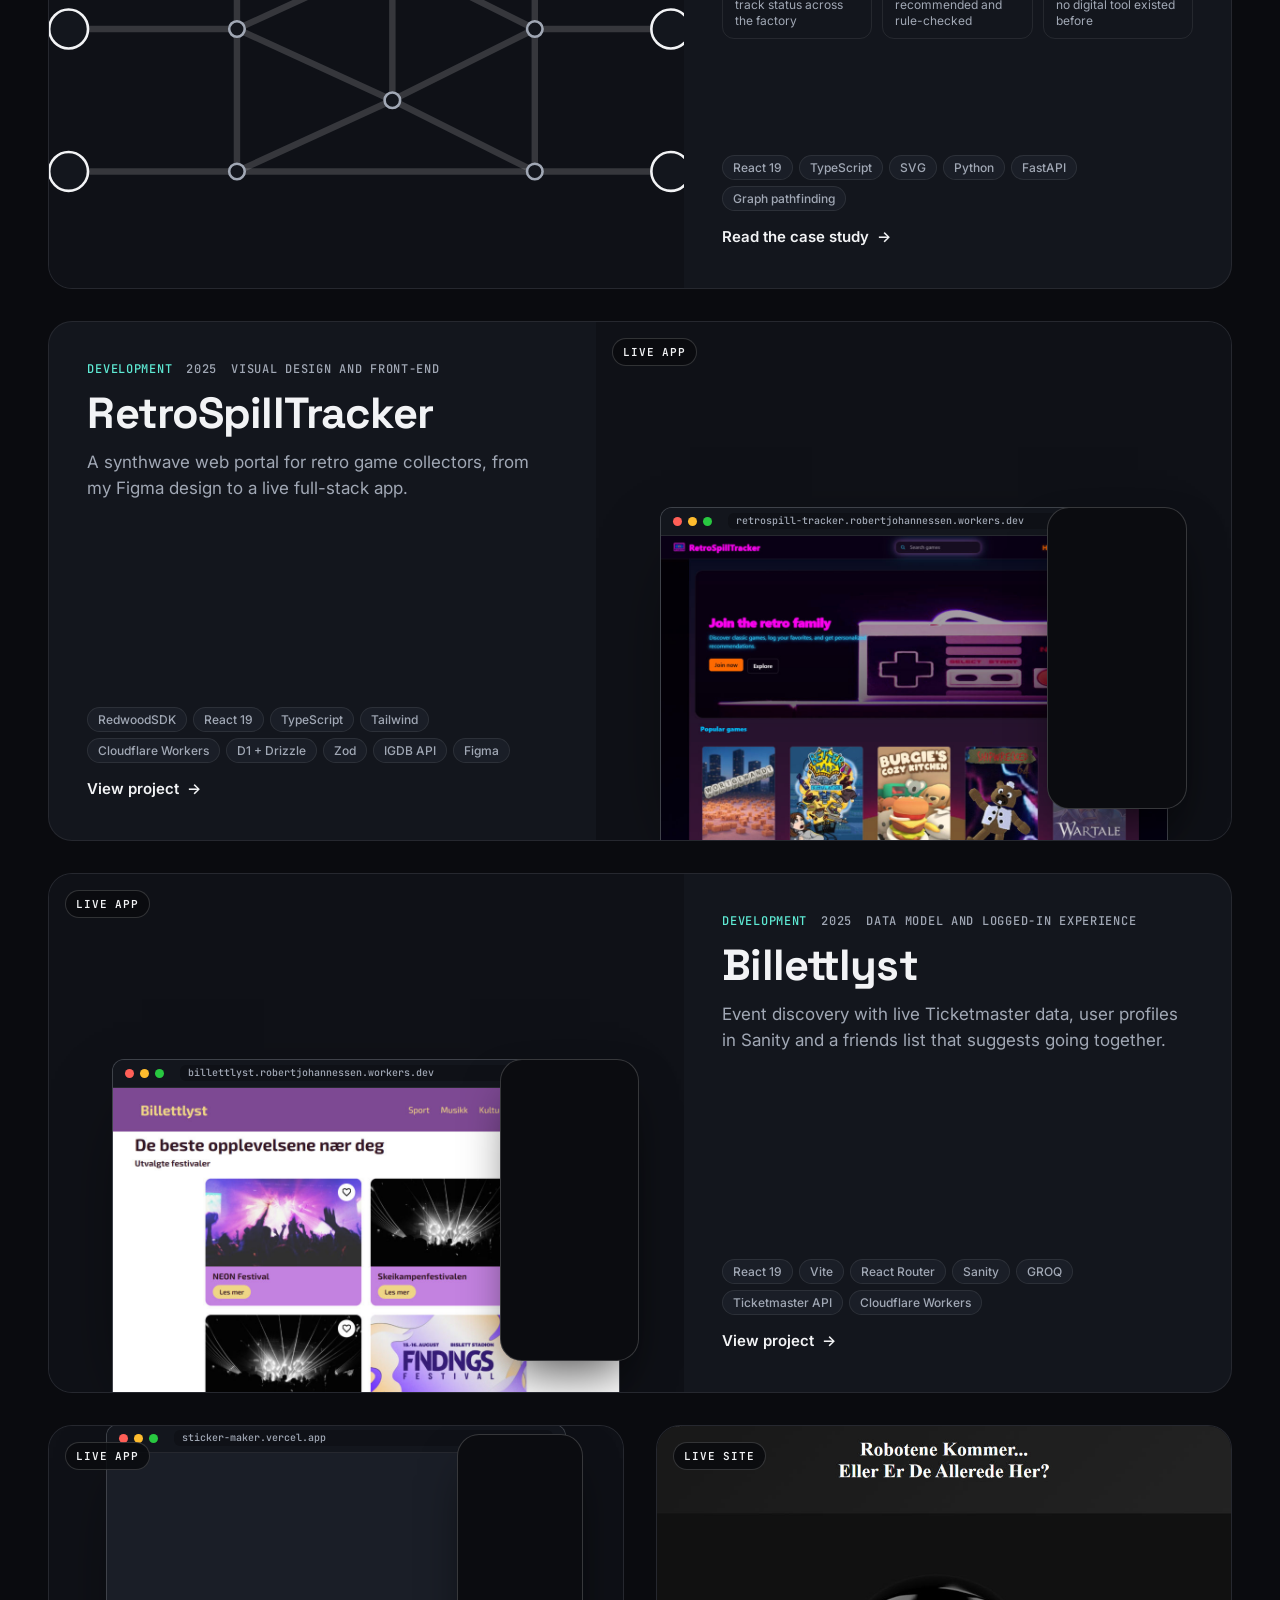
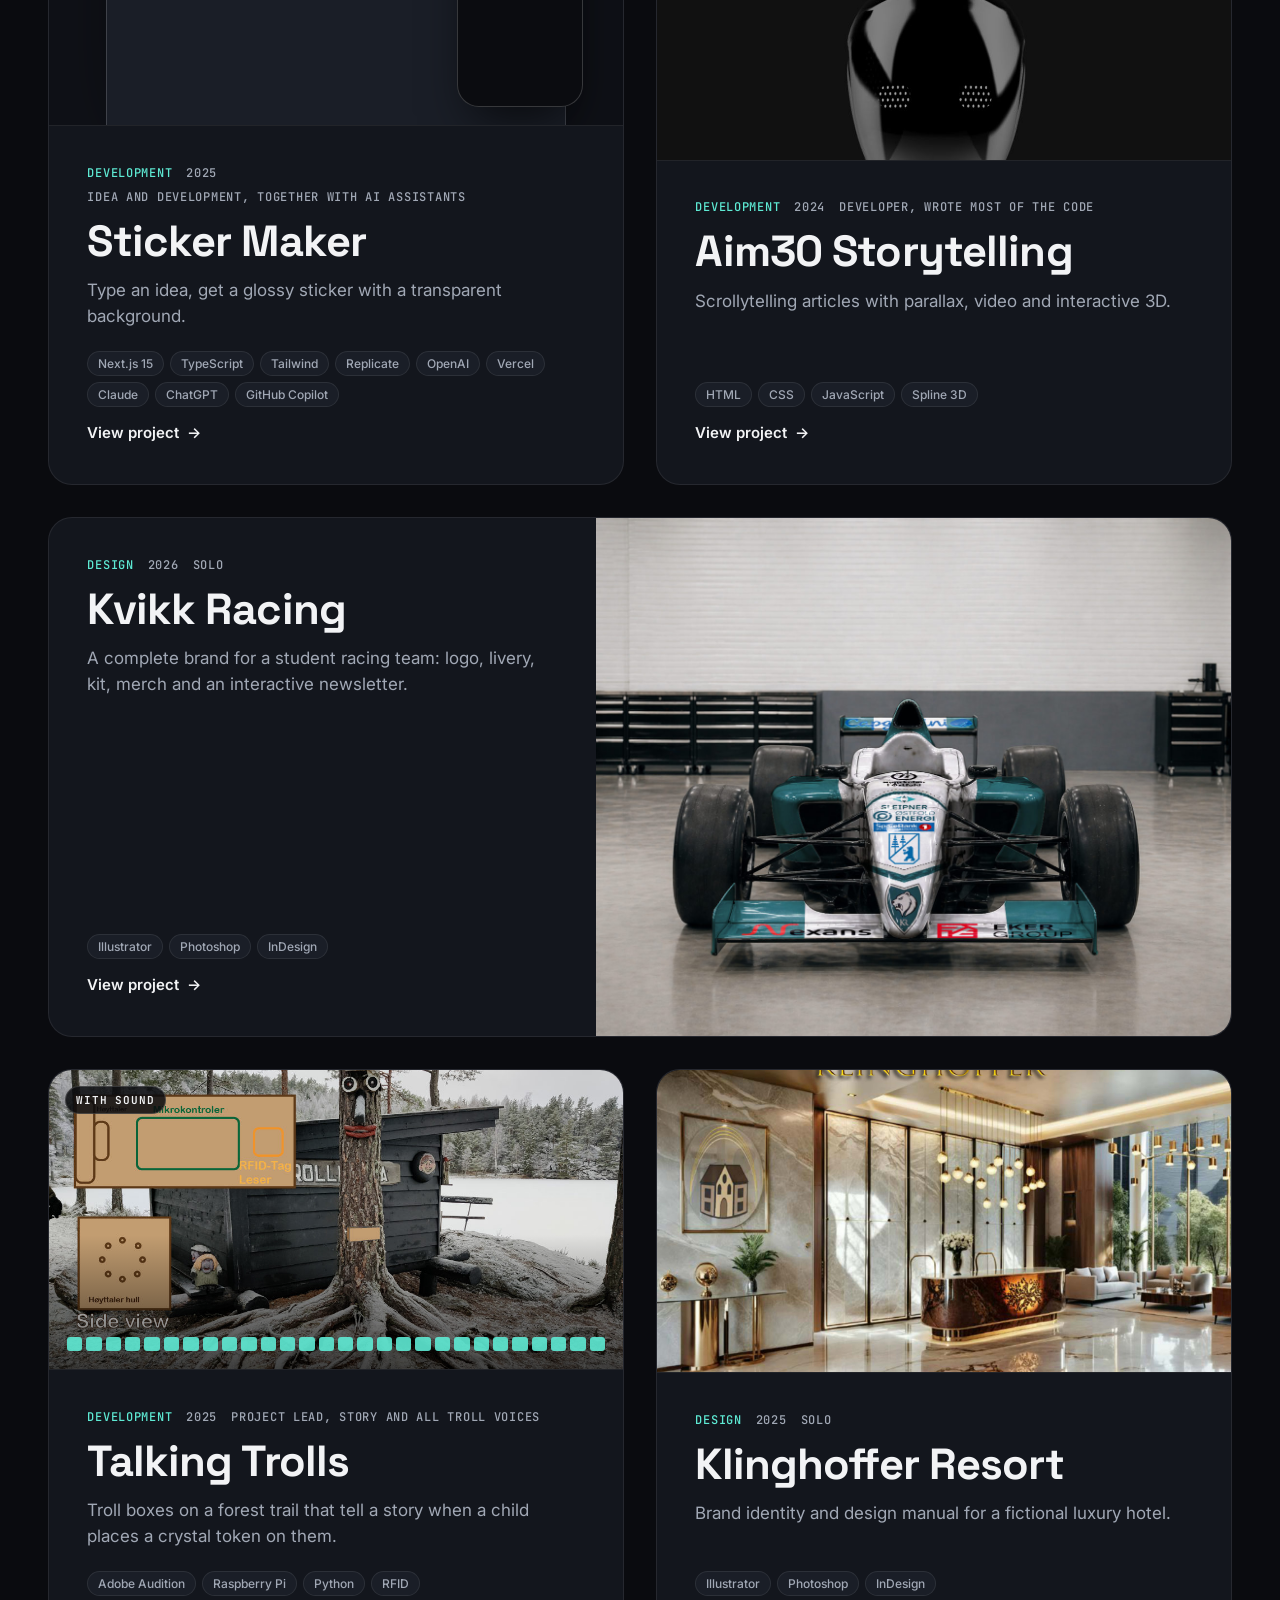
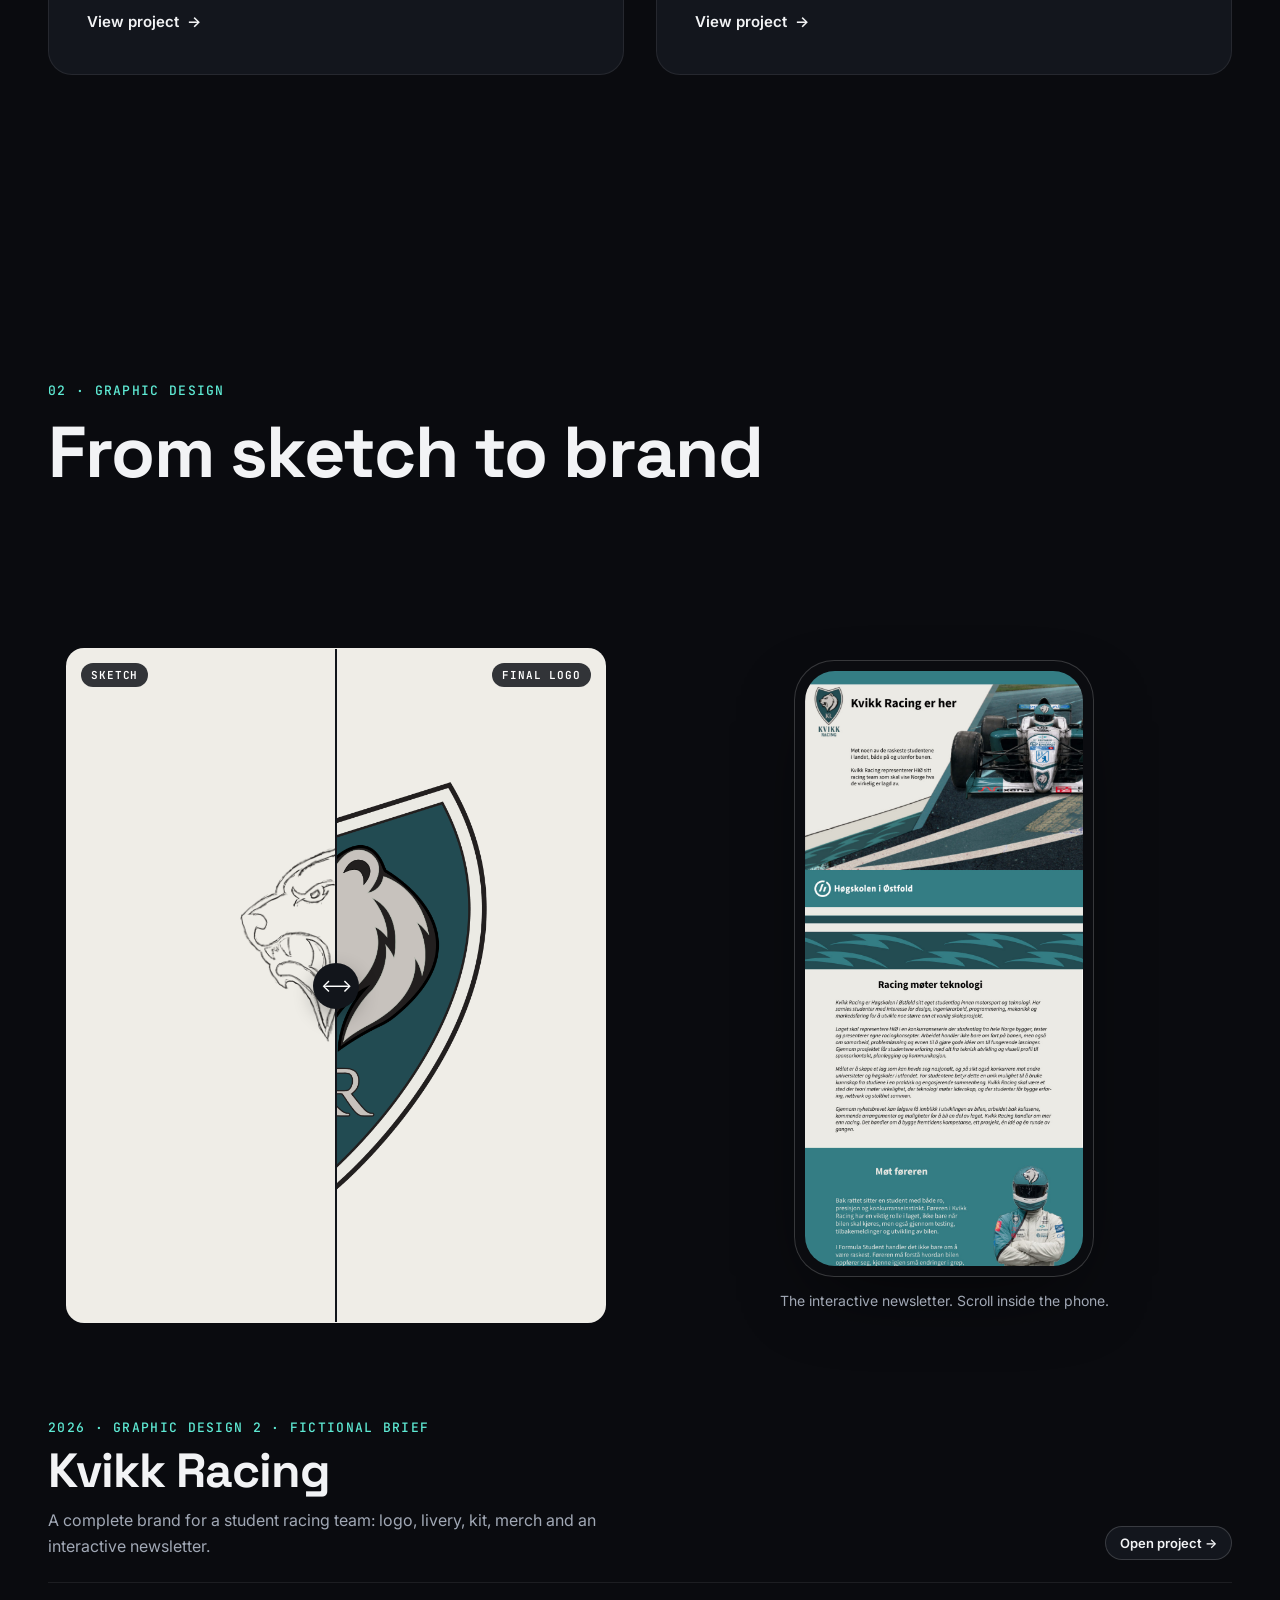
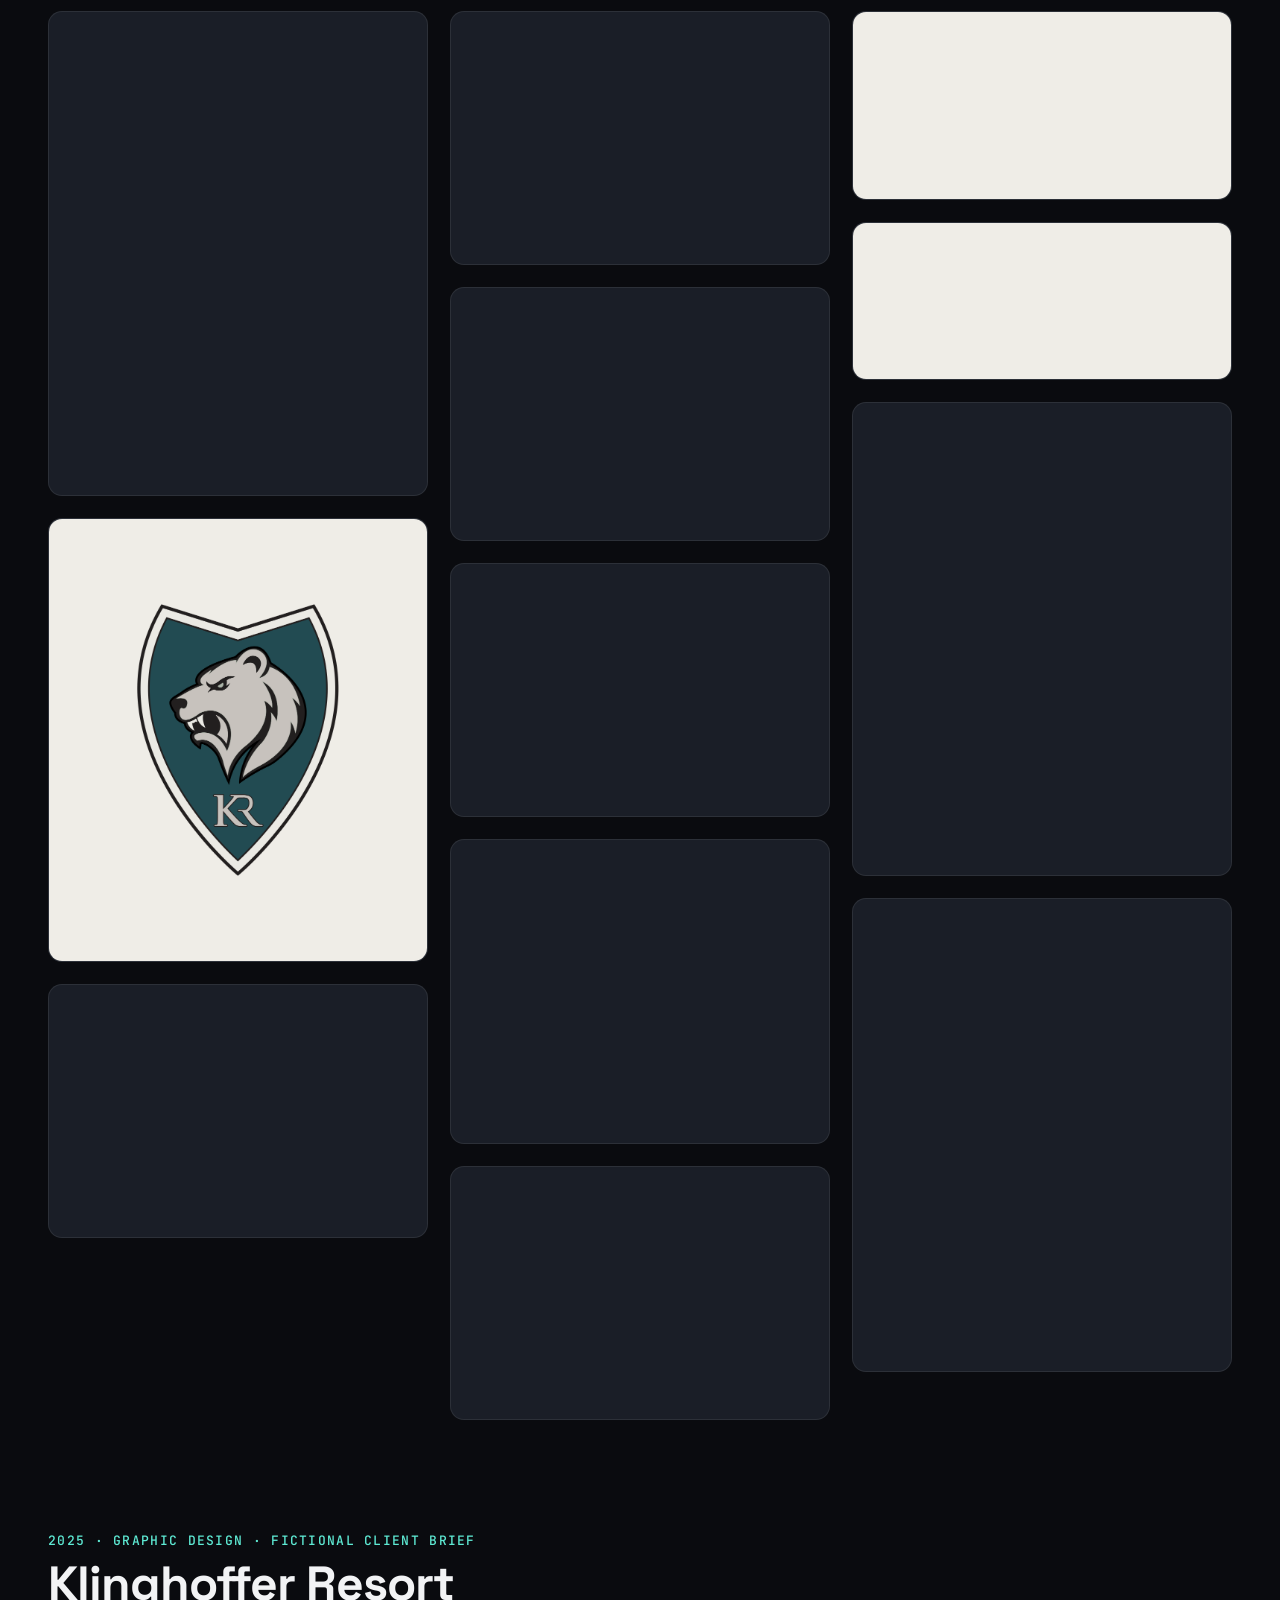
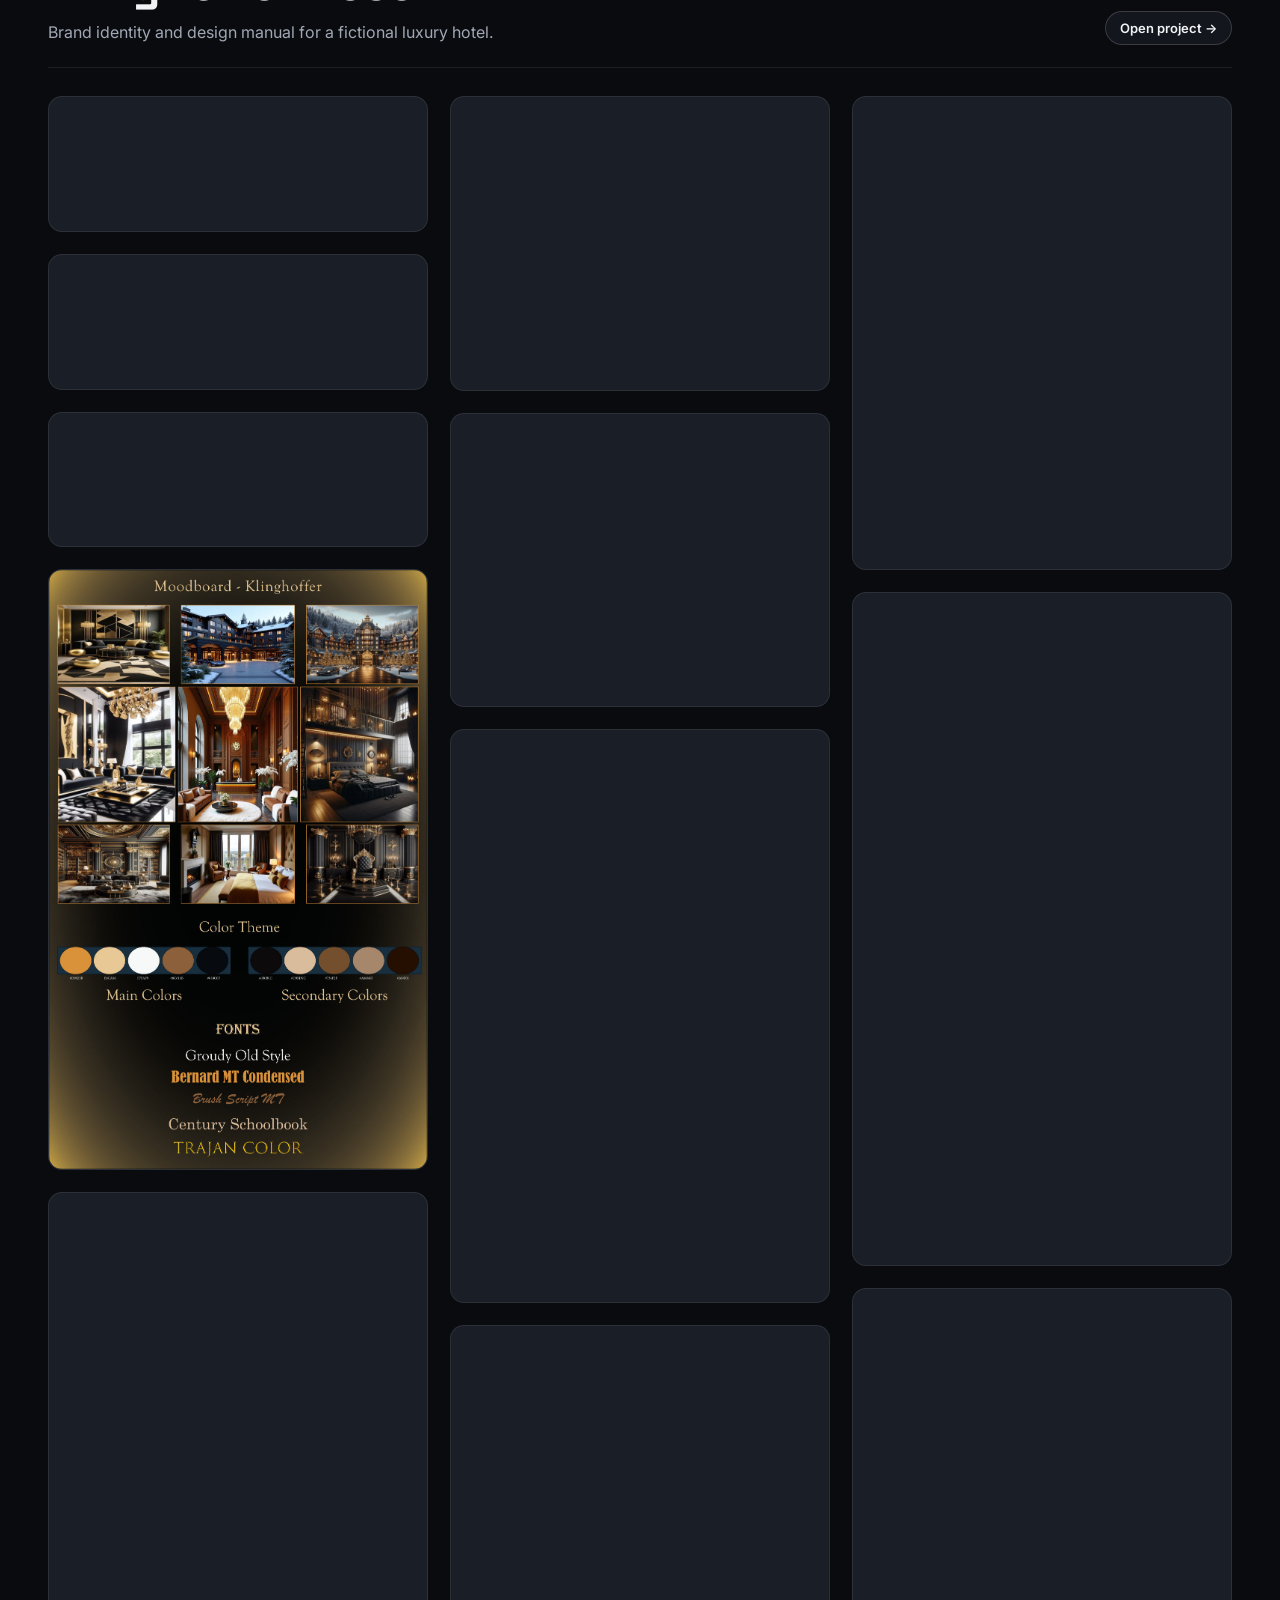
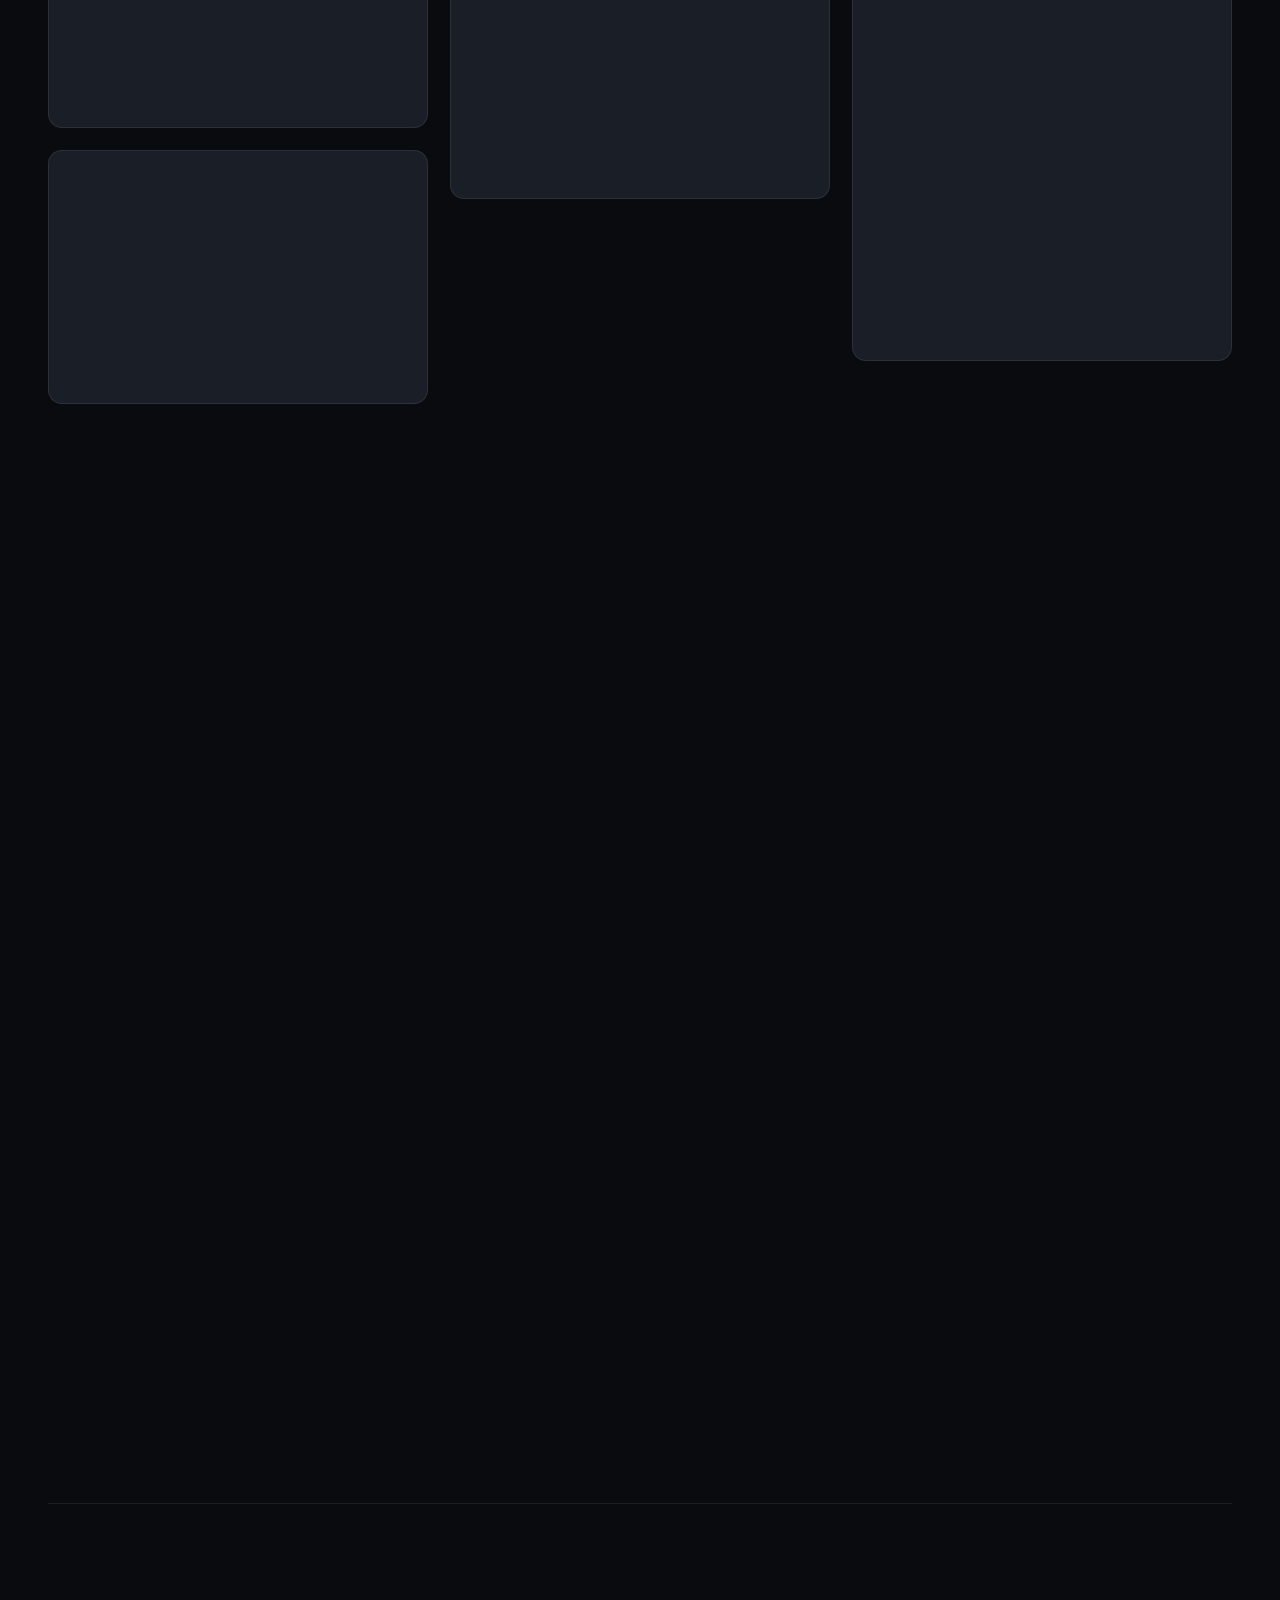
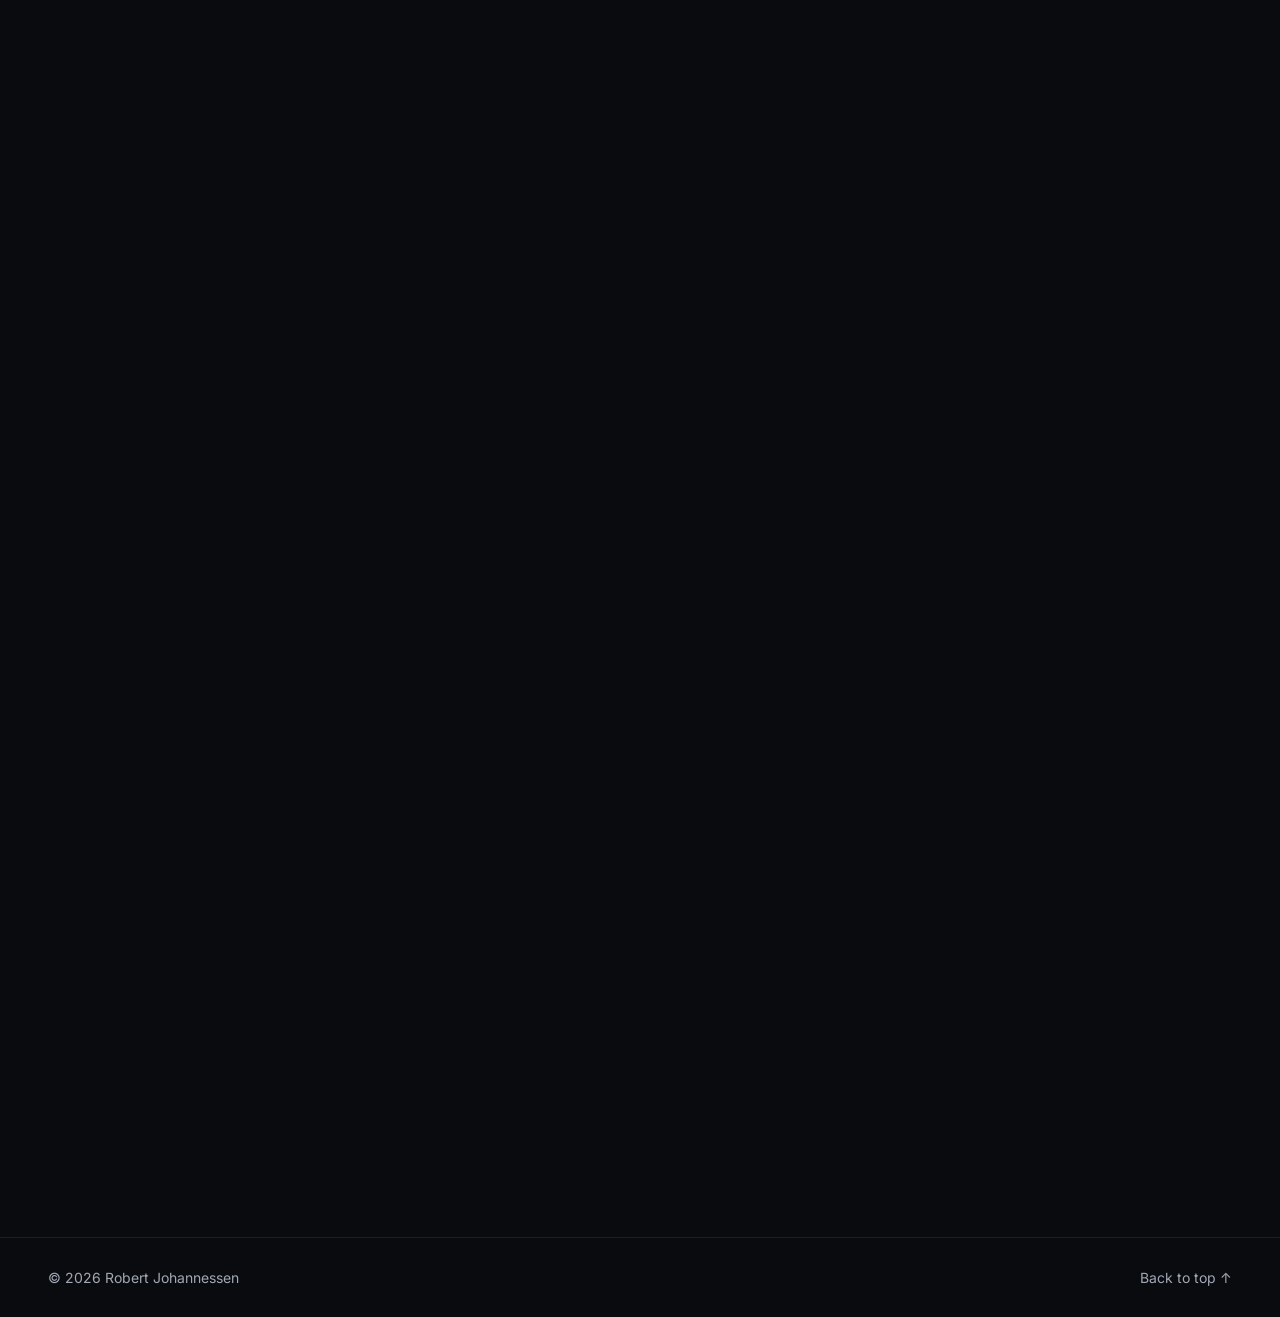
==== commit 6314ff91: "Keep the cursor label bubble on the pointer" ====
--- a/index.html
+++ b/index.html
@@ -139,7 +139,7 @@
 </div>
 
 <script src="js/data.js?v=13"></script>
-<script src="js/main.js?v=13"></script>
+<script src="js/main.js?v=14"></script>
 <script>
   // If a script failed to load (say a network hiccup), try once more, then show the page without the effects rather than a blank screen
   addEventListener('load', () => {
